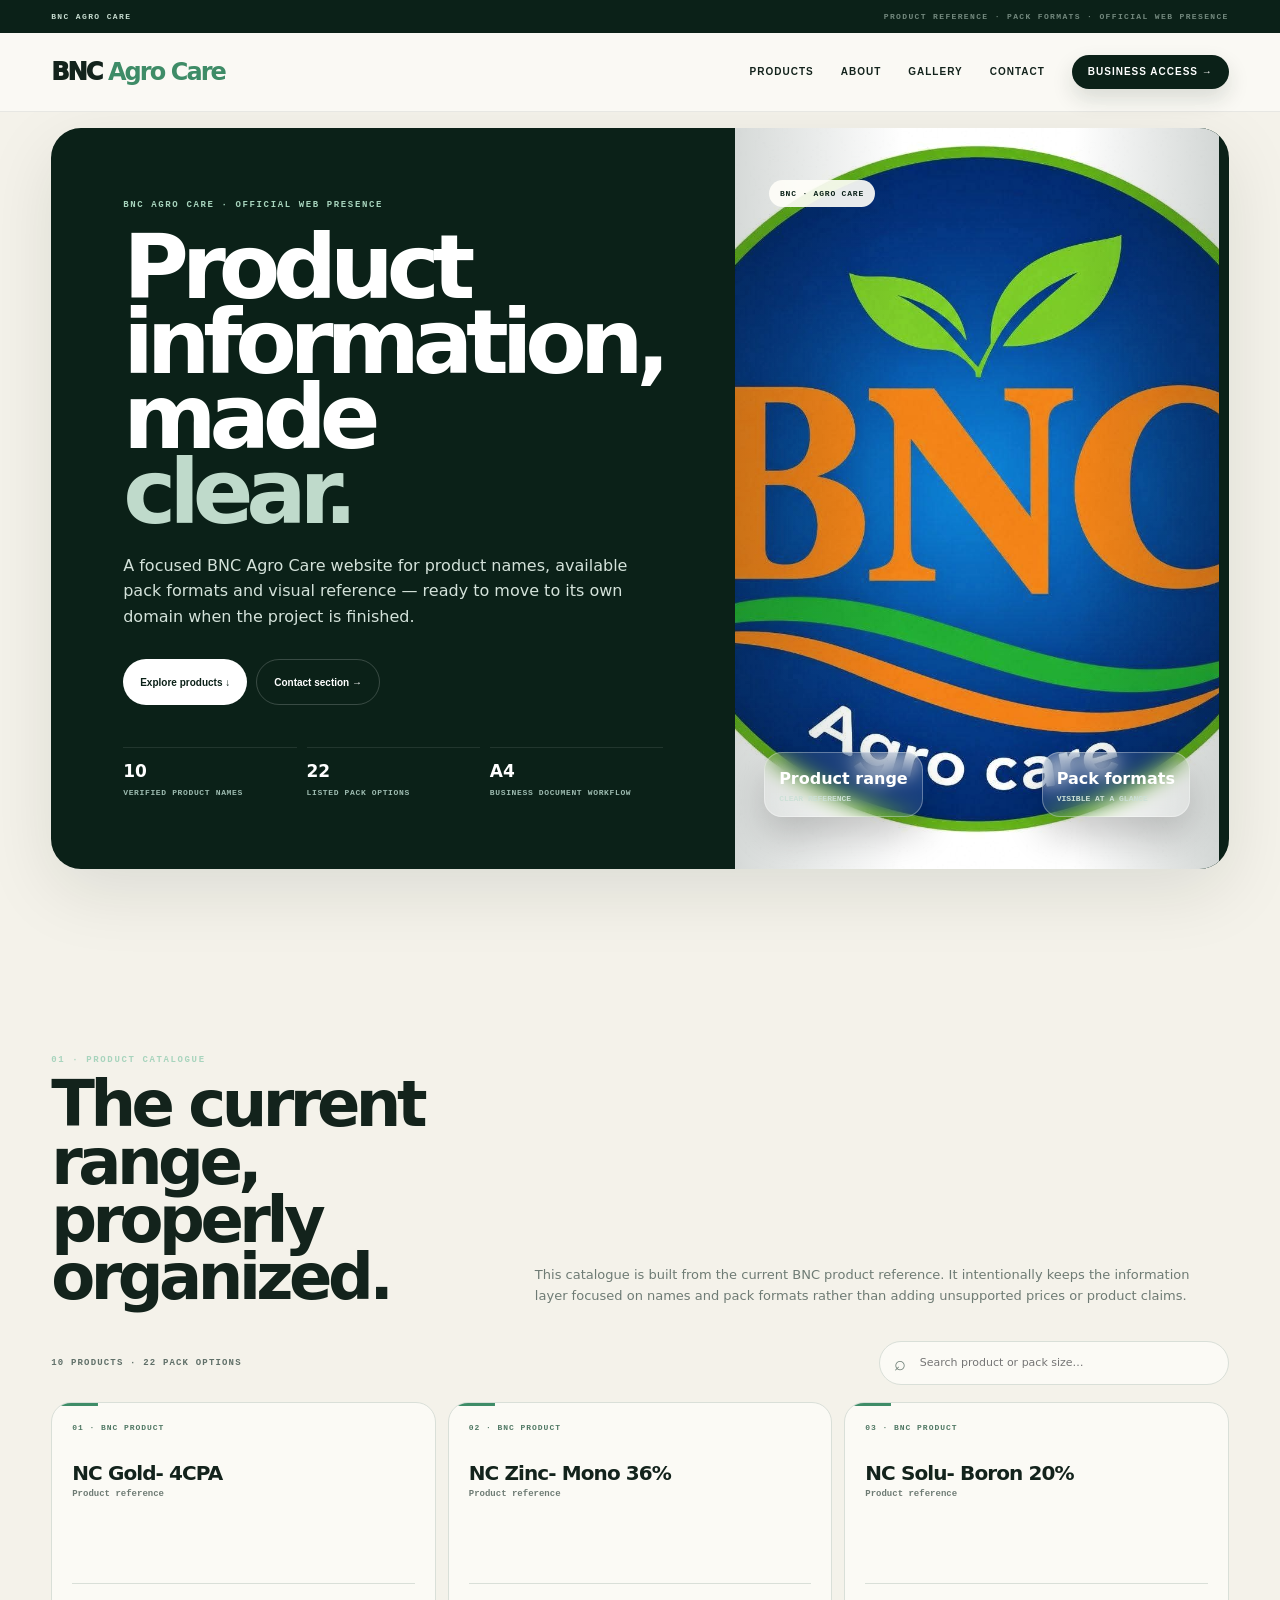
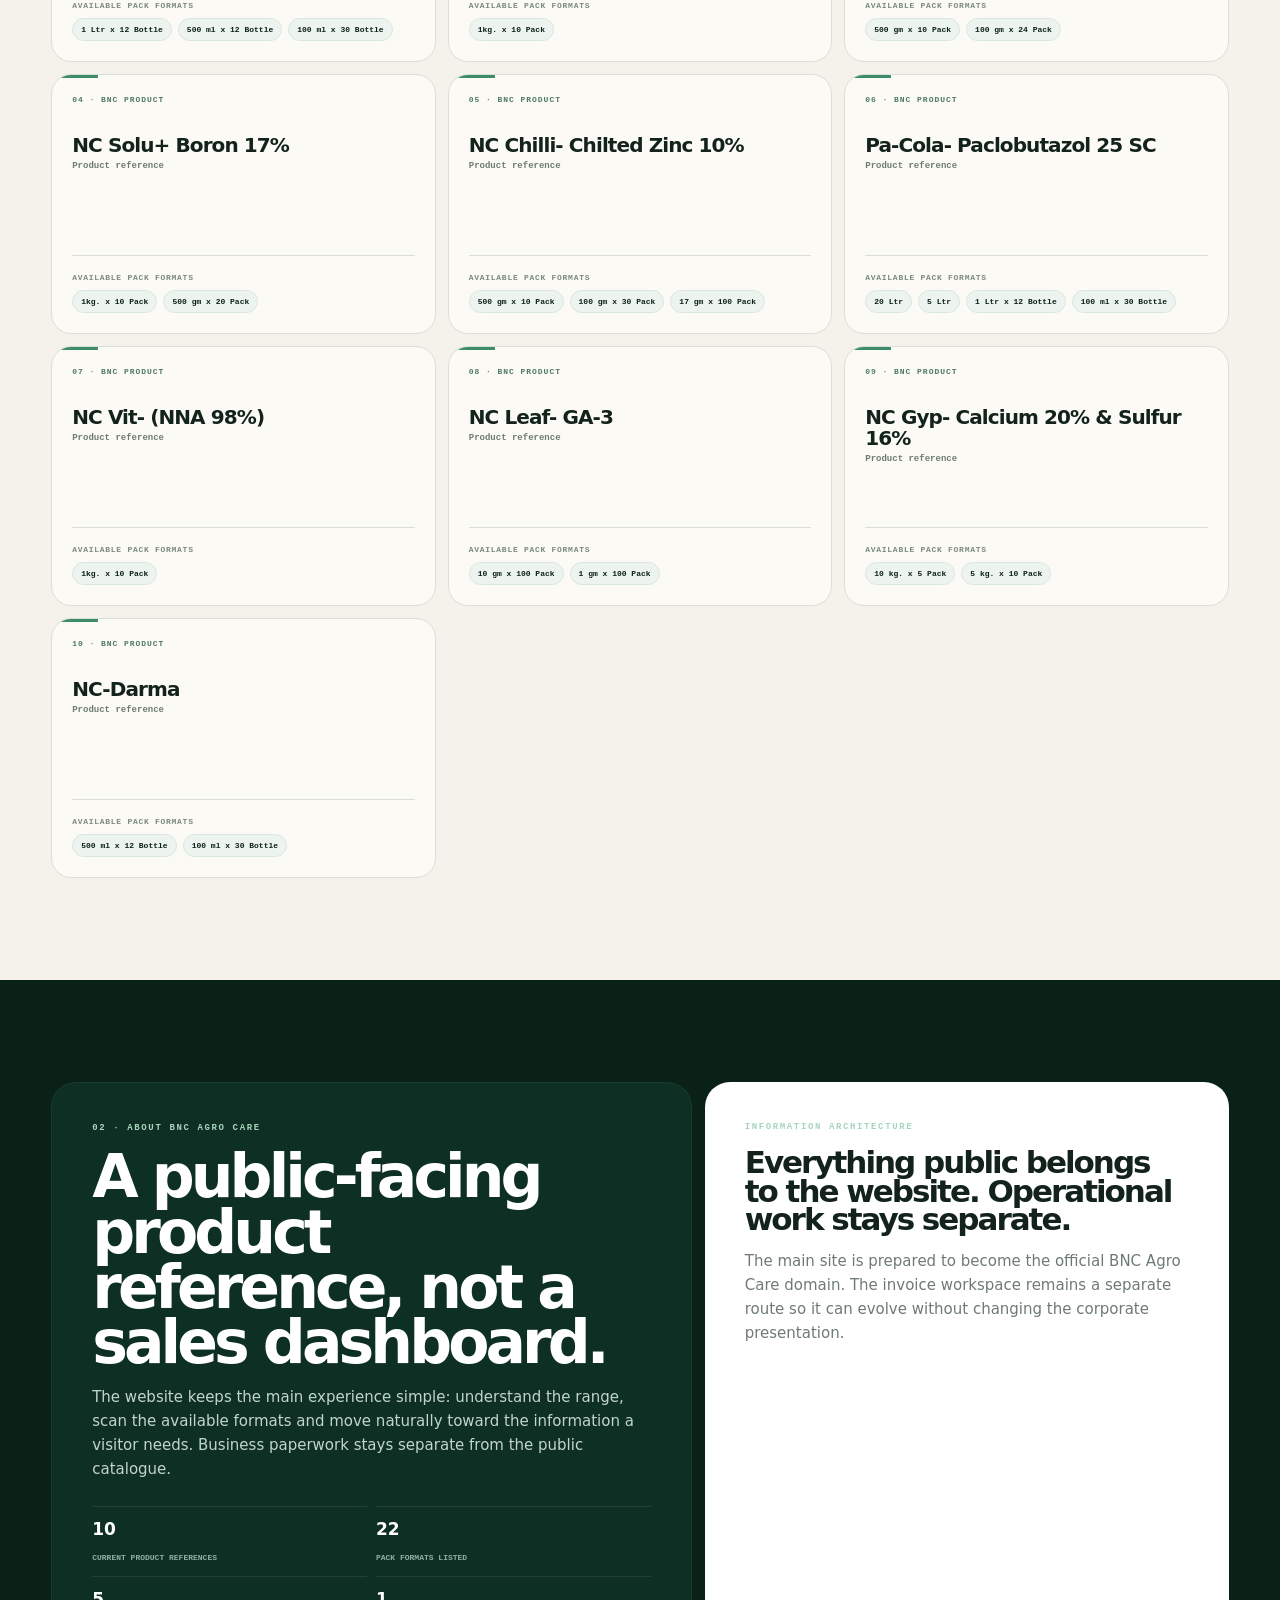
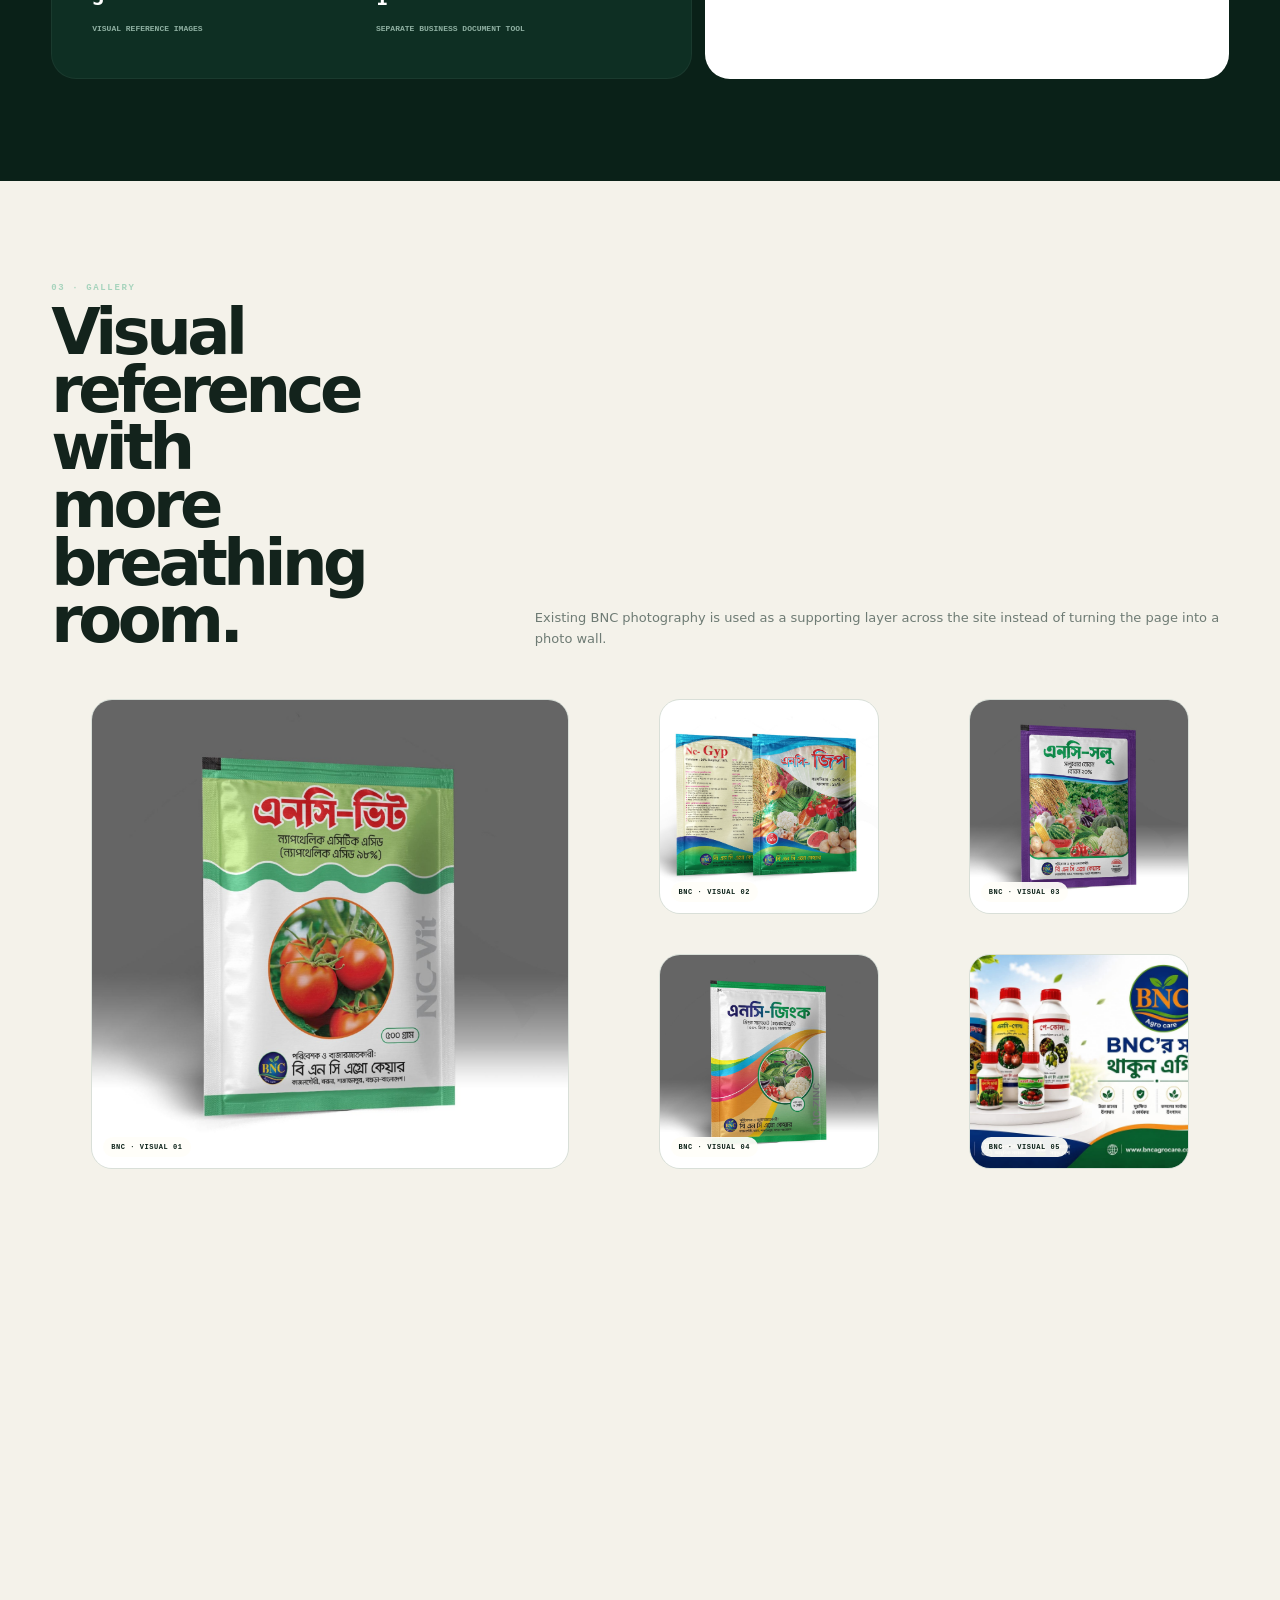
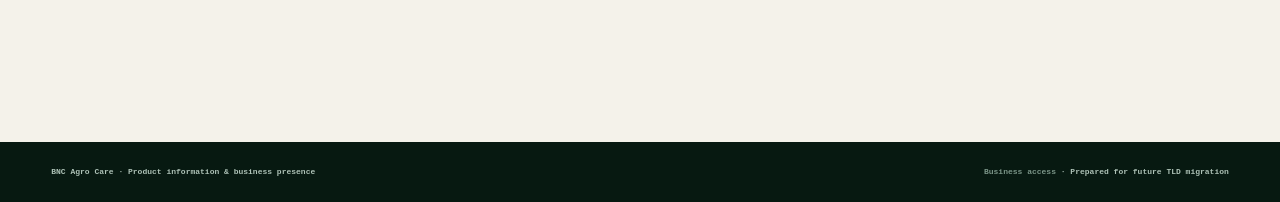
==== index.html @ 881aab8e "Sync BNC corporate website redesign" ====
<!doctype html>
<html lang="en">
<head>
<meta charset="utf-8">
<meta name="viewport" content="width=device-width,initial-scale=1,viewport-fit=cover">
<meta name="theme-color" content="#0b2118">
<meta name="description" content="BNC Agro Care — official product and pack-size reference.">
<title>BNC Agro Care</title>
<style>
:root{--forest:#0b2118;--forest2:#12372a;--leaf:#3e8c67;--mint:#bfdacb;--cream:#f4f2ea;--paper:#fbfaf5;--ink:#13231c;--muted:#6e7b74;--line:#d9dfd8;--white:#fff;--r:24px;--shadow:0 22px 70px rgba(11,33,24,.10)}
*{box-sizing:border-box}html{scroll-behavior:smooth}body{margin:0;background:var(--cream);color:var(--ink);font:15px/1.6 Inter,system-ui,-apple-system,BlinkMacSystemFont,"Segoe UI",sans-serif;overflow-x:hidden}a{color:inherit}button,input{font:inherit}::selection{background:var(--forest);color:#fff}
.wrap{width:min(1280px,92vw);margin:auto}
.progress{position:fixed;left:0;top:0;height:2px;width:0;background:var(--mint);z-index:9999}
.topline{background:var(--forest);color:#c8ddd1;font:800 8px/1 monospace;letter-spacing:.17em;text-transform:uppercase}.topline .wrap{min-height:33px;display:flex;align-items:center;justify-content:space-between;gap:15px}.topline span:last-child{opacity:.55}
.nav{position:sticky;top:0;z-index:100;background:rgba(251,250,245,.90);backdrop-filter:blur(18px);border-bottom:1px solid rgba(19,35,28,.08);transition:box-shadow .25s}.nav.scrolled{box-shadow:0 12px 32px rgba(11,33,24,.08)}.navin{min-height:78px;display:flex;align-items:center;justify-content:space-between;gap:30px}.brand{font-size:24px;font-weight:950;letter-spacing:-.08em;text-decoration:none}.brand b{color:var(--leaf)}.links{display:flex;align-items:center;gap:27px}.links a{text-decoration:none;font:900 10px/1 Inter,sans-serif;letter-spacing:.10em;text-transform:uppercase}.links a:not(.cta)::after{content:"";display:block;height:1px;background:var(--leaf);transform:scaleX(0);transform-origin:left;transition:transform .22s}.links a:not(.cta):hover::after{transform:scaleX(1)}.cta{background:var(--forest);color:#fff!important;border-radius:999px;padding:12px 16px;box-shadow:0 10px 22px rgba(11,33,24,.14);transition:transform .2s}.cta:hover{transform:translateY(-2px)}.menu{display:none;background:transparent;border:1px solid var(--line);color:var(--forest);border-radius:999px;padding:9px 12px;font:900 9px monospace}
.mobile{display:none}
.hero{padding:16px 0 84px}.heroBox{display:grid;grid-template-columns:1.02fr .98fr;min-height:635px;background:var(--forest);border-radius:30px;overflow:hidden;box-shadow:var(--shadow)}.heroCopy{padding:72px;display:flex;flex-direction:column;justify-content:center;color:#fff}.ey{font:900 9px/1.3 monospace;letter-spacing:.18em;color:#a7d4bd;text-transform:uppercase}.hero h1{font-size:clamp(55px,7vw,95px);line-height:.84;letter-spacing:-.08em;margin:18px 0 22px;max-width:760px}.hero h1 span{display:block;color:var(--mint)}.hero p{max-width:620px;margin:0;color:#d4e2da;font-size:16px}.heroActions{display:flex;flex-wrap:wrap;gap:9px;margin-top:30px}.btn{display:inline-flex;align-items:center;justify-content:center;min-height:46px;padding:0 17px;border-radius:999px;text-decoration:none;font:900 10px Inter,sans-serif;transition:transform .2s}.btn:hover{transform:translateY(-2px)}.btn.light{background:#fff;color:var(--forest)}.btn.outline{border:1px solid #ffffff30;color:#fff}.heroMeta{display:grid;grid-template-columns:repeat(3,1fr);gap:10px;margin-top:42px;max-width:630px}.meta{border-top:1px solid #ffffff18;padding-top:10px}.meta strong{display:block;font-size:17px}.meta small{display:block;margin-top:2px;color:#9dbbb0;font:800 8px monospace;text-transform:uppercase;letter-spacing:.08em}
.heroVisual{position:relative;min-height:635px;background:#163b2d;overflow:hidden}.heroVisual>img{position:absolute;inset:0;width:100%;height:100%;object-fit:cover;filter:saturate(.86) contrast(1.04);transform:scale(1.015);transition:transform 1s cubic-bezier(.2,.8,.2,1)}.heroBox:hover .heroVisual>img{transform:scale(1.055)}.heroVisual:after{content:"";position:absolute;inset:0;background:linear-gradient(90deg,#0b21182b,transparent 35%,transparent 70%,#0b21182e)}.stamp{position:absolute;z-index:3;left:7%;top:7%;padding:9px 11px;border-radius:999px;background:#fffef9e8;color:var(--forest);font:900 8px monospace;letter-spacing:.10em}.float{position:absolute;z-index:3;border:1px solid #ffffff50;background:#ffffff17;backdrop-filter:blur(10px);color:#fff;border-radius:18px;padding:13px 14px;box-shadow:0 18px 38px #0003}.float.one{left:6%;bottom:7%}.float.two{right:6%;bottom:7%}.float b{display:block;font-size:16px}.float span{display:block;margin-top:2px;color:#cce0d6;font:800 8px monospace;text-transform:uppercase}
.section{padding:102px 0}.sectionHead{display:grid;grid-template-columns:.78fr 1.22fr;gap:40px;align-items:end;margin-bottom:34px}.sectionHead h2{margin:10px 0 0;font-size:clamp(40px,5vw,66px);line-height:.9;letter-spacing:-.07em}.sectionHead p{margin:0;color:var(--muted);font-size:13px;max-width:690px}
.controls{display:flex;justify-content:space-between;align-items:center;gap:15px;margin-bottom:17px}.count{font:900 9px monospace;color:#607069;letter-spacing:.13em;text-transform:uppercase}.search{position:relative;width:min(350px,100%)}.search input{width:100%;height:44px;border:1px solid var(--line);background:var(--paper);border-radius:999px;outline:0;padding:0 15px 0 40px;color:var(--ink);font-size:11px}.search:before{content:"⌕";position:absolute;left:15px;top:6px;font-size:20px;color:#708078}.search input:focus{border-color:#92b6a2;box-shadow:0 0 0 4px #3e8c6710}
.products{display:grid;grid-template-columns:repeat(3,1fr);gap:12px}.product{background:var(--paper);border:1px solid var(--line);border-radius:20px;padding:20px;min-height:260px;position:relative;overflow:hidden;display:flex;flex-direction:column;transition:transform .22s,box-shadow .22s,border-color .22s}.product:before{content:"";position:absolute;left:0;top:0;width:100%;height:3px;background:var(--leaf);transform:scaleX(.12);transform-origin:left;transition:transform .22s}.product:hover{transform:translateY(-5px);border-color:#c8d3ca;box-shadow:0 18px 42px rgba(11,33,24,.08)}.product:hover:before{transform:scaleX(1)}.code{font:900 8px monospace;letter-spacing:.12em;color:#507864}.product h3{margin:31px 0 5px;font-size:20px;line-height:1.06;letter-spacing:-.045em}.product small{color:var(--muted);font:700 9px monospace}.packLabel{margin-top:auto;border-top:1px solid var(--line);padding-top:17px;color:#7b8880;font:900 8px monospace;letter-spacing:.09em;text-transform:uppercase}.packs{display:flex;flex-wrap:wrap;gap:6px;margin-top:8px}.pack{background:#edf3ee;border:1px solid #dae7de;color:var(--forest);border-radius:999px;padding:6px 8px;font:800 8px monospace}
.noResults{display:none;padding:26px;border:1px dashed #c5d1c9;color:var(--muted);border-radius:18px;background:#faf9f4;font-size:12px}
.aboutBand{background:#0a2118;color:#fff}.aboutGrid{display:grid;grid-template-columns:1.1fr .9fr;gap:13px}.aboutMain,.aboutSide{border-radius:25px;padding:40px}.aboutMain{background:#0e2f23;border:1px solid #ffffff0d}.aboutSide{background:#fff;color:var(--ink)}.aboutMain h2,.aboutSide h3{margin:15px 0 13px;font-size:clamp(38px,5vw,60px);line-height:.92;letter-spacing:-.065em}.aboutSide h3{font-size:31px}.aboutMain p{color:#c2d5cc;max-width:680px}.aboutSide p{color:var(--muted)}.facts{display:grid;grid-template-columns:repeat(2,1fr);gap:9px;margin-top:25px}.fact{border-top:1px solid #ffffff15;padding-top:9px}.fact b{display:block;font-size:17px}.fact span{font:800 8px monospace;color:#8fb0a2;text-transform:uppercase}
.gallery{padding-top:85px}.galleryGrid{display:grid;grid-template-columns:1.3fr .7fr .7fr;grid-template-rows:245px 245px;gap:10px}.shot{overflow:hidden;border:1px solid var(--line);border-radius:21px;background:#dfe7e1;position:relative}.shot.big{grid-row:1 / span 2}.shot img{display:block;width:100%;height:100%;object-fit:cover;filter:saturate(.9);transition:transform .9s cubic-bezier(.2,.8,.2,1)}.shot:hover img{transform:scale(1.055)}.shot span{position:absolute;left:11px;bottom:11px;padding:6px 8px;border-radius:999px;background:#fffef9ef;color:var(--forest);font:900 7px monospace;letter-spacing:.08em}
.contact{padding-top:92px}.contactBox{background:#fff;border:1px solid var(--line);border-radius:26px;padding:38px;display:grid;grid-template-columns:1.1fr .9fr;gap:25px}.contactBox h2{margin:11px 0 11px;font-size:clamp(38px,5vw,59px);line-height:.92;letter-spacing:-.07em}.contactBox p{margin:0;color:var(--muted);max-width:680px;font-size:13px}.contactAside{display:flex;flex-direction:column;justify-content:end;align-items:flex-start;gap:10px;padding-left:20px;border-left:1px solid var(--line)}.contactAside span{color:#708078;font:800 9px monospace}.contactAside a{font:950 13px monospace;color:var(--forest);text-decoration:none}
.footer{background:#071911;color:#aec2b7;padding:24px 0;font:800 8px/1.5 monospace}.foot{display:flex;justify-content:space-between;gap:20px}.business{color:#7c9689;text-decoration:none}
.reveal{opacity:0;transform:translateY(15px);transition:opacity .7s ease,transform .7s cubic-bezier(.2,.8,.2,1)}.reveal.visible{opacity:1;transform:none}
@media(max-width:980px){.links{display:none}.menu{display:block}.mobile.open{display:grid;gap:4px;padding:9px 0 13px}.mobile a{padding:10px 12px;text-decoration:none;font:900 10px Inter,sans-serif;text-transform:uppercase}.mobile .cta{border-radius:13px}.heroBox,.sectionHead,.aboutGrid,.contactBox{grid-template-columns:1fr}.heroCopy{padding:58px 32px}.heroVisual{min-height:480px}.products{grid-template-columns:repeat(2,1fr)}.contactAside{border-left:0;border-top:1px solid var(--line);padding:19px 0 0}.galleryGrid{grid-template-columns:1fr 1fr;grid-template-rows:300px 210px 210px}.shot.big{grid-column:1/span 2;grid-row:auto}}
@media(max-width:620px){.wrap{width:92vw}.navin{min-height:69px}.hero{padding-top:9px}.heroBox{border-radius:24px}.hero h1{font-size:clamp(48px,14vw,74px)}.hero p{font-size:14px}.heroMeta{grid-template-columns:1fr}.heroVisual{min-height:410px}.float{padding:10px 11px}.float b{font-size:14px}.section{padding:78px 0}.sectionHead h2{font-size:clamp(38px,11vw,53px)}.controls{display:block}.search{width:100%;margin-top:10px}.products{grid-template-columns:1fr}.product{min-height:240px}.aboutMain,.aboutSide,.contactBox{padding:29px}.facts{grid-template-columns:1fr}.galleryGrid{grid-template-columns:1fr 1fr;grid-template-rows:240px 170px 170px;gap:8px}.shot.big{grid-column:1/span 2}.foot{display:block}.foot span+span{display:block;margin-top:7px}}
@media(prefers-reduced-motion:reduce){*{animation-duration:.01ms!important;transition:none!important;scroll-behavior:auto!important}.reveal{opacity:1;transform:none}}
</style>
</head>
<body>
<div class="progress" id="progress"></div>
<div class="topline"><div class="wrap"><span>BNC AGRO CARE</span><span>PRODUCT REFERENCE · PACK FORMATS · OFFICIAL WEB PRESENCE</span></div></div>

<header class="nav" id="nav">
  <div class="wrap navin">
    <a class="brand" href="./">BNC <b>Agro Care</b></a>
    <nav class="links">
      <a href="#products">Products</a>
      <a href="#about">About</a>
      <a href="#gallery">Gallery</a>
      <a href="#contact">Contact</a>
      <a class="cta" href="./invoice/">Business access →</a>
    </nav>
    <button class="menu" id="menu" type="button" aria-expanded="false">Menu</button>
  </div>
  <nav class="wrap mobile" id="mobile">
    <a href="#products">Products</a><a href="#about">About</a><a href="#gallery">Gallery</a><a href="#contact">Contact</a><a class="cta" href="./invoice/">Business access →</a>
  </nav>
</header>

<main>
<section class="hero">
  <div class="wrap">
    <div class="heroBox reveal">
      <div class="heroCopy">
        <div class="ey">BNC AGRO CARE · OFFICIAL WEB PRESENCE</div>
        <h1>Product information, made <span>clear.</span></h1>
        <p>A focused BNC Agro Care website for product names, available pack formats and visual reference — ready to move to its own domain when the project is finished.</p>
        <div class="heroActions">
          <a class="btn light" href="#products">Explore products ↓</a>
          <a class="btn outline" href="#contact">Contact section →</a>
        </div>
        <div class="heroMeta">
          <div class="meta"><strong>10</strong><small>verified product names</small></div>
          <div class="meta"><strong>22</strong><small>listed pack options</small></div>
          <div class="meta"><strong>A4</strong><small>business document workflow</small></div>
        </div>
      </div>
      <div class="heroVisual">
        <img src="./FB_IMG_1789811599210.jpg" alt="BNC Agro Care" fetchpriority="high">
        <div class="stamp">BNC · AGRO CARE</div>
        <div class="float one"><b>Product range</b><span>Clear reference</span></div>
        <div class="float two"><b>Pack formats</b><span>Visible at a glance</span></div>
      </div>
    </div>
  </div>
</section>

<section class="section" id="products">
  <div class="wrap">
    <div class="sectionHead reveal">
      <div><div class="ey">01 · Product catalogue</div><h2>The current range,<br>properly organized.</h2></div>
      <p>This catalogue is built from the current BNC product reference. It intentionally keeps the information layer focused on names and pack formats rather than adding unsupported prices or product claims.</p>
    </div>
    <div class="controls reveal"><div class="count" id="count">10 PRODUCTS · 22 PACK OPTIONS</div><label class="search"><input id="search" type="search" placeholder="Search product or pack size…" autocomplete="off"></label></div>
    <div class="products" id="productsGrid"></div>
    <div class="noResults" id="noResults">No product or pack format matches that search.</div>
  </div>
</section>

<section class="section aboutBand" id="about">
  <div class="wrap">
    <div class="aboutGrid">
      <article class="aboutMain reveal">
        <div class="ey">02 · About BNC Agro Care</div>
        <h2>A public-facing product reference, not a sales dashboard.</h2>
        <p>The website keeps the main experience simple: understand the range, scan the available formats and move naturally toward the information a visitor needs. Business paperwork stays separate from the public catalogue.</p>
        <div class="facts">
          <div class="fact"><b>10</b><span>current product references</span></div>
          <div class="fact"><b>22</b><span>pack formats listed</span></div>
          <div class="fact"><b>5</b><span>visual reference images</span></div>
          <div class="fact"><b>1</b><span>separate business document tool</span></div>
        </div>
      </article>
      <article class="aboutSide reveal">
        <div class="ey">Information architecture</div>
        <h3>Everything public belongs to the website. Operational work stays separate.</h3>
        <p>The main site is prepared to become the official BNC Agro Care domain. The invoice workspace remains a separate route so it can evolve without changing the corporate presentation.</p>
      </article>
    </div>
  </div>
</section>

<section class="section" id="gallery">
  <div class="wrap">
    <div class="sectionHead reveal">
      <div><div class="ey">03 · Gallery</div><h2>Visual reference with<br>more breathing room.</h2></div>
      <p>Existing BNC photography is used as a supporting layer across the site instead of turning the page into a photo wall.</p>
    </div>
    <div class="galleryGrid reveal">
      <figure class="shot big"><img src="./IMG-20260713-WA0001.jpg" alt="BNC Agro Care visual reference" loading="lazy"><span>BNC · VISUAL 01</span></figure>
      <figure class="shot"><img src="./IMG-20260713-WA0003.jpg" alt="BNC Agro Care visual reference" loading="lazy"><span>BNC · VISUAL 02</span></figure>
      <figure class="shot"><img src="./IMG-20260713-WA0000.jpg" alt="BNC Agro Care visual reference" loading="lazy"><span>BNC · VISUAL 03</span></figure>
      <figure class="shot"><img src="./IMG-20260713-WA0002.jpg" alt="BNC Agro Care visual reference" loading="lazy"><span>BNC · VISUAL 04</span></figure>
      <figure class="shot"><img src="./FB_IMG_1789811611633.jpg" alt="BNC Agro Care visual reference" loading="lazy"><span>BNC · VISUAL 05</span></figure>
    </div>
  </div>
</section>

<section class="section contact" id="contact">
  <div class="wrap">
    <div class="contactBox reveal">
      <div>
        <div class="ey">04 · Contact</div>
        <h2>Ready for the official domain.</h2>
        <p>This project is structured so the public page can move from the current project path to BNC Agro Care's final domain without redesigning the information architecture.</p>
      </div>
      <div class="contactAside">
        <span>BUSINESS WORKSPACE</span>
        <a href="./invoice/">Open the private invoice workflow →</a>
        <span style="margin-top:14px">DOMAIN READY</span>
        <span>Public content is kept separate from the internal document tool.</span>
      </div>
    </div>
  </div>
</section>
</main>

<footer class="footer">
  <div class="wrap foot">
    <span>BNC Agro Care · Product information &amp; business presence</span>
    <span><a class="business" href="./invoice/">Business access</a> · Prepared for future TLD migration</span>
  </div>
</footer>

<script>
const PRODUCTS=[
["01","NC Gold- 4CPA",["1 Ltr x 12 Bottle","500 ml x 12 Bottle","100 ml x 30 Bottle"]],
["02","NC Zinc- Mono 36%",["1kg. x 10 Pack"]],
["03","NC Solu- Boron 20%",["500 gm x 10 Pack","100 gm x 24 Pack"]],
["04","NC Solu+ Boron 17%",["1kg. x 10 Pack","500 gm x 20 Pack"]],
["05","NC Chilli- Chilted Zinc 10%",["500 gm x 10 Pack","100 gm x 30 Pack","17 gm x 100 Pack"]],
["06","Pa-Cola- Paclobutazol 25 SC",["20 Ltr","5 Ltr","1 Ltr x 12 Bottle","100 ml x 30 Bottle"]],
["07","NC Vit- (NNA 98%)",["1kg. x 10 Pack"]],
["08","NC Leaf- GA-3",["10 gm x 100 Pack","1 gm x 100 Pack"]],
["09","NC Gyp- Calcium 20% & Sulfur 16%",["10 kg. x 5 Pack","5 kg. x 10 Pack"]],
["10","NC-Darma",["500 ml x 12 Bottle","100 ml x 30 Bottle"]]
];
const grid=document.getElementById("productsGrid"),search=document.getElementById("search"),count=document.getElementById("count"),empty=document.getElementById("noResults");
function render(q=""){const x=q.trim().toLowerCase();const list=PRODUCTS.filter(p=>(p[1]+" "+p[2].join(" ")).toLowerCase().includes(x));grid.innerHTML=list.map(p=>'<article class="product"><div class="code">'+p[0]+' · BNC PRODUCT</div><h3>'+p[1]+'</h3><small>Product reference</small><div class="packLabel">Available pack formats</div><div class="packs">'+p[2].map(v=>'<span class="pack">'+v+'</span>').join("")+'</div></article>').join("");empty.style.display=list.length?"none":"block";count.textContent=list.length+" PRODUCT"+(list.length===1?"":"S")+" · "+list.reduce((n,p)=>n+p[2].length,0)+" PACK OPTIONS"}
render();search.addEventListener("input",e=>render(e.target.value));
const nav=document.getElementById("nav"),progress=document.getElementById("progress");function scrollUi(){const max=document.documentElement.scrollHeight-innerHeight;progress.style.width=(max>0?scrollY/max*100:0)+"%";nav.classList.toggle("scrolled",scrollY>6)}scrollUi();addEventListener("scroll",scrollUi,{passive:true});
const menu=document.getElementById("menu"),mobile=document.getElementById("mobile");menu.addEventListener("click",()=>{const open=mobile.classList.toggle("open");menu.setAttribute("aria-expanded",String(open));menu.textContent=open?"Close":"Menu"});mobile.querySelectorAll("a").forEach(a=>a.addEventListener("click",()=>{mobile.classList.remove("open");menu.setAttribute("aria-expanded","false");menu.textContent="Menu"}));
const io="IntersectionObserver"in window?new IntersectionObserver(es=>es.forEach(e=>{if(e.isIntersecting){e.target.classList.add("visible");io.unobserve(e.target)}}),{rootMargin:"0px 0px -50px",threshold:.08}):null;document.querySelectorAll(".reveal").forEach(e=>io?io.observe(e):e.classList.add("visible"));
</script>
</body>
</html>
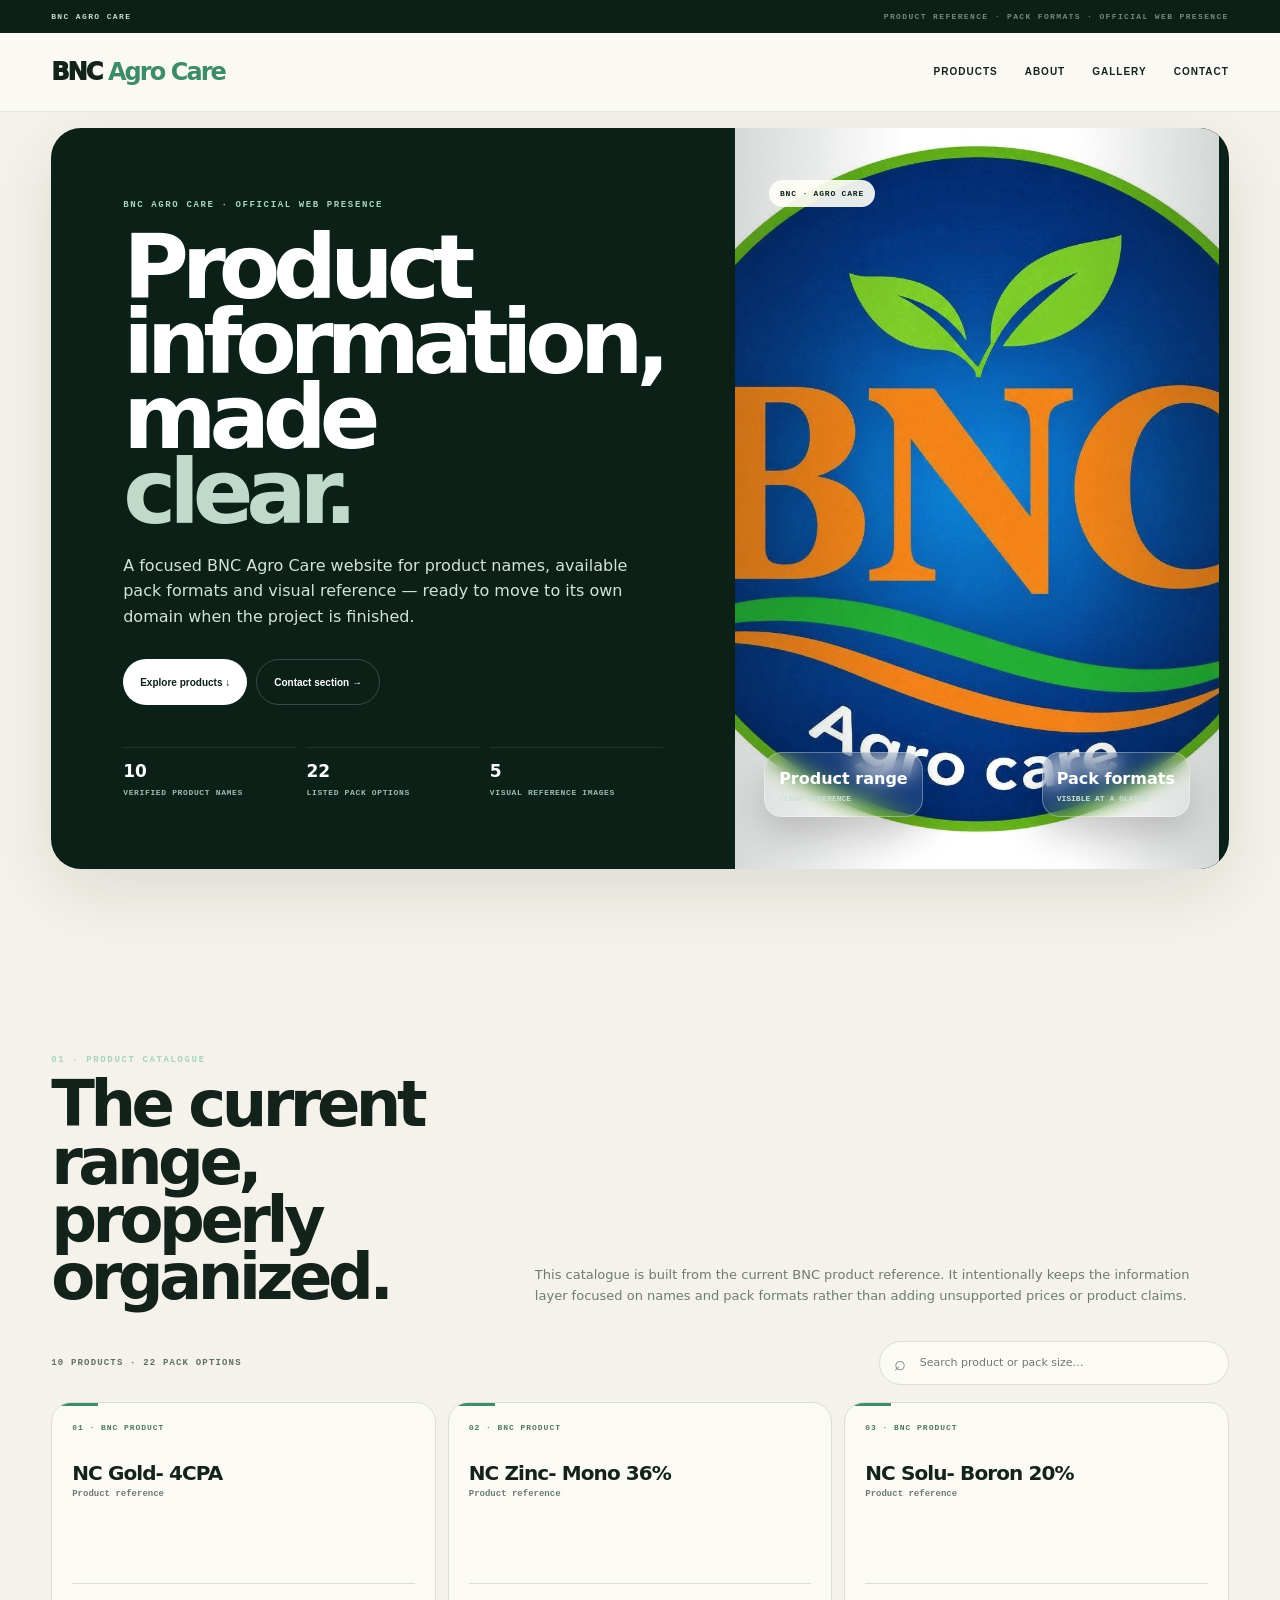
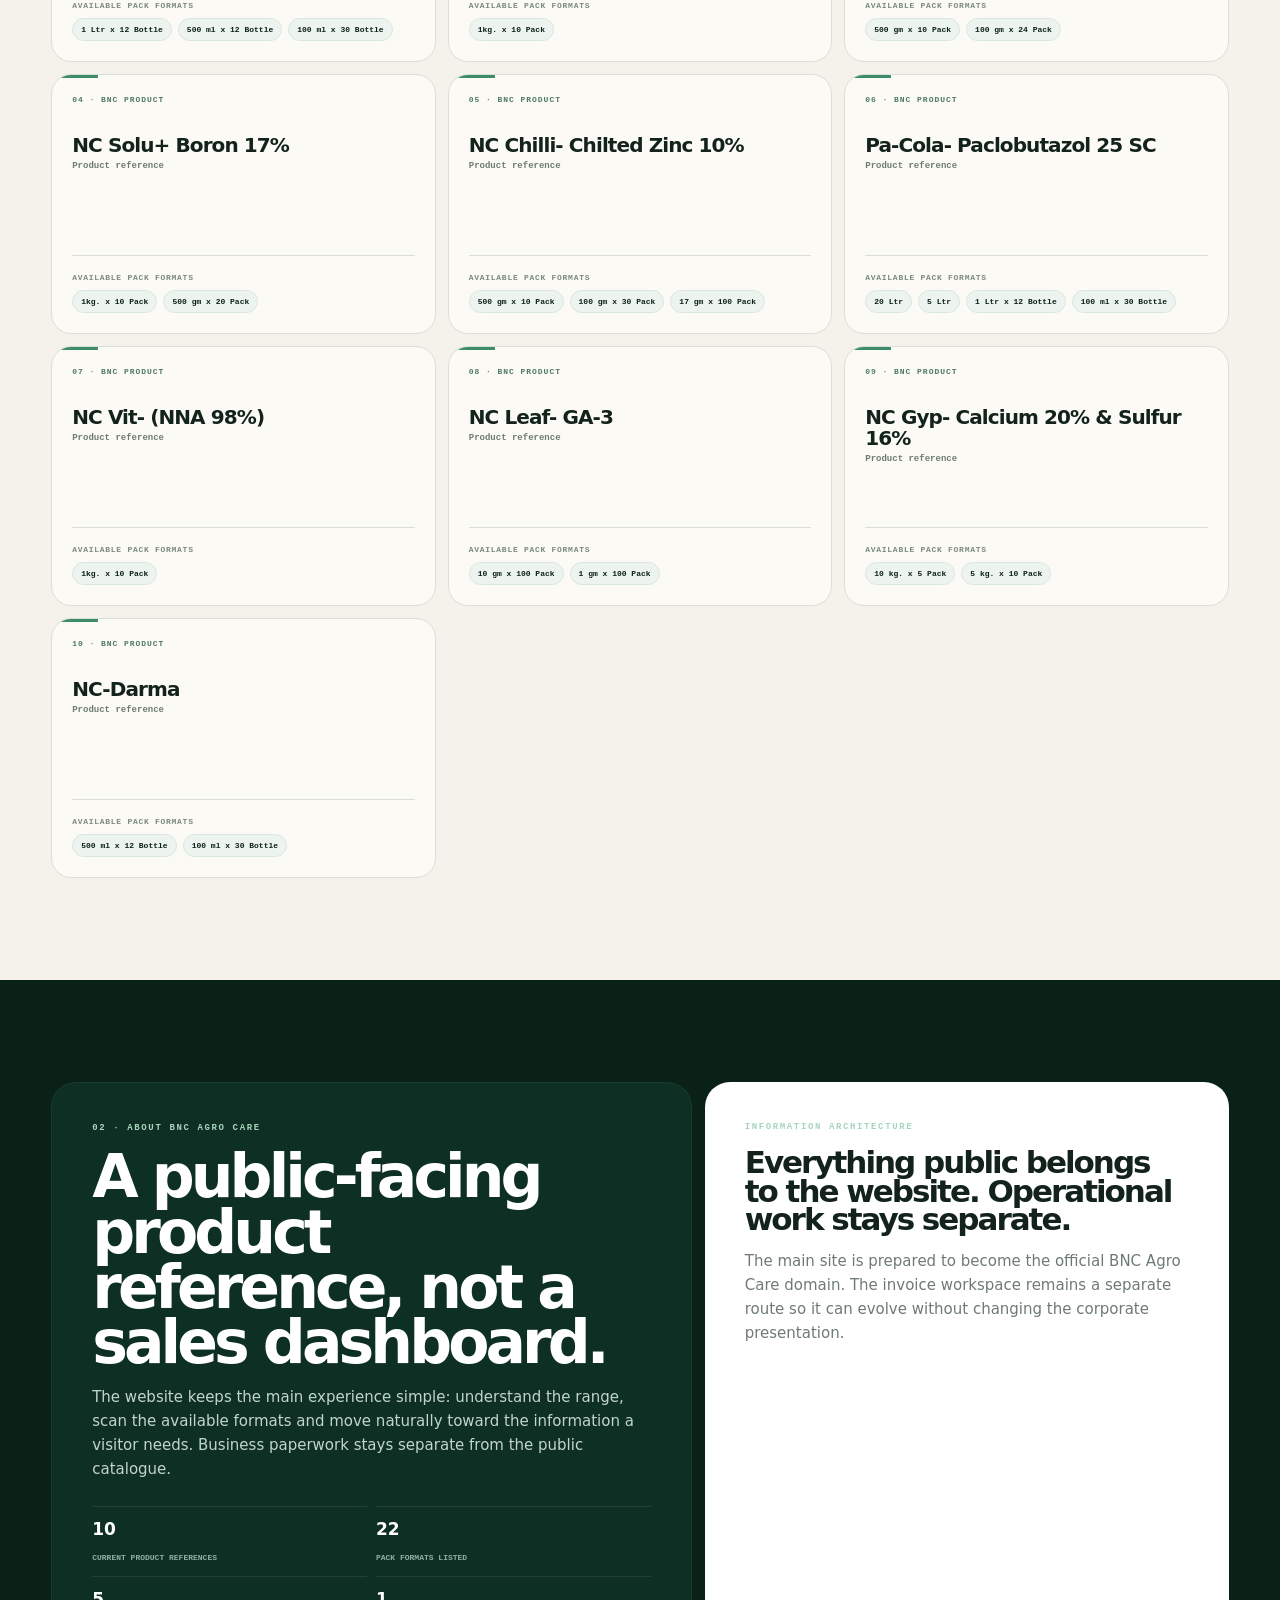
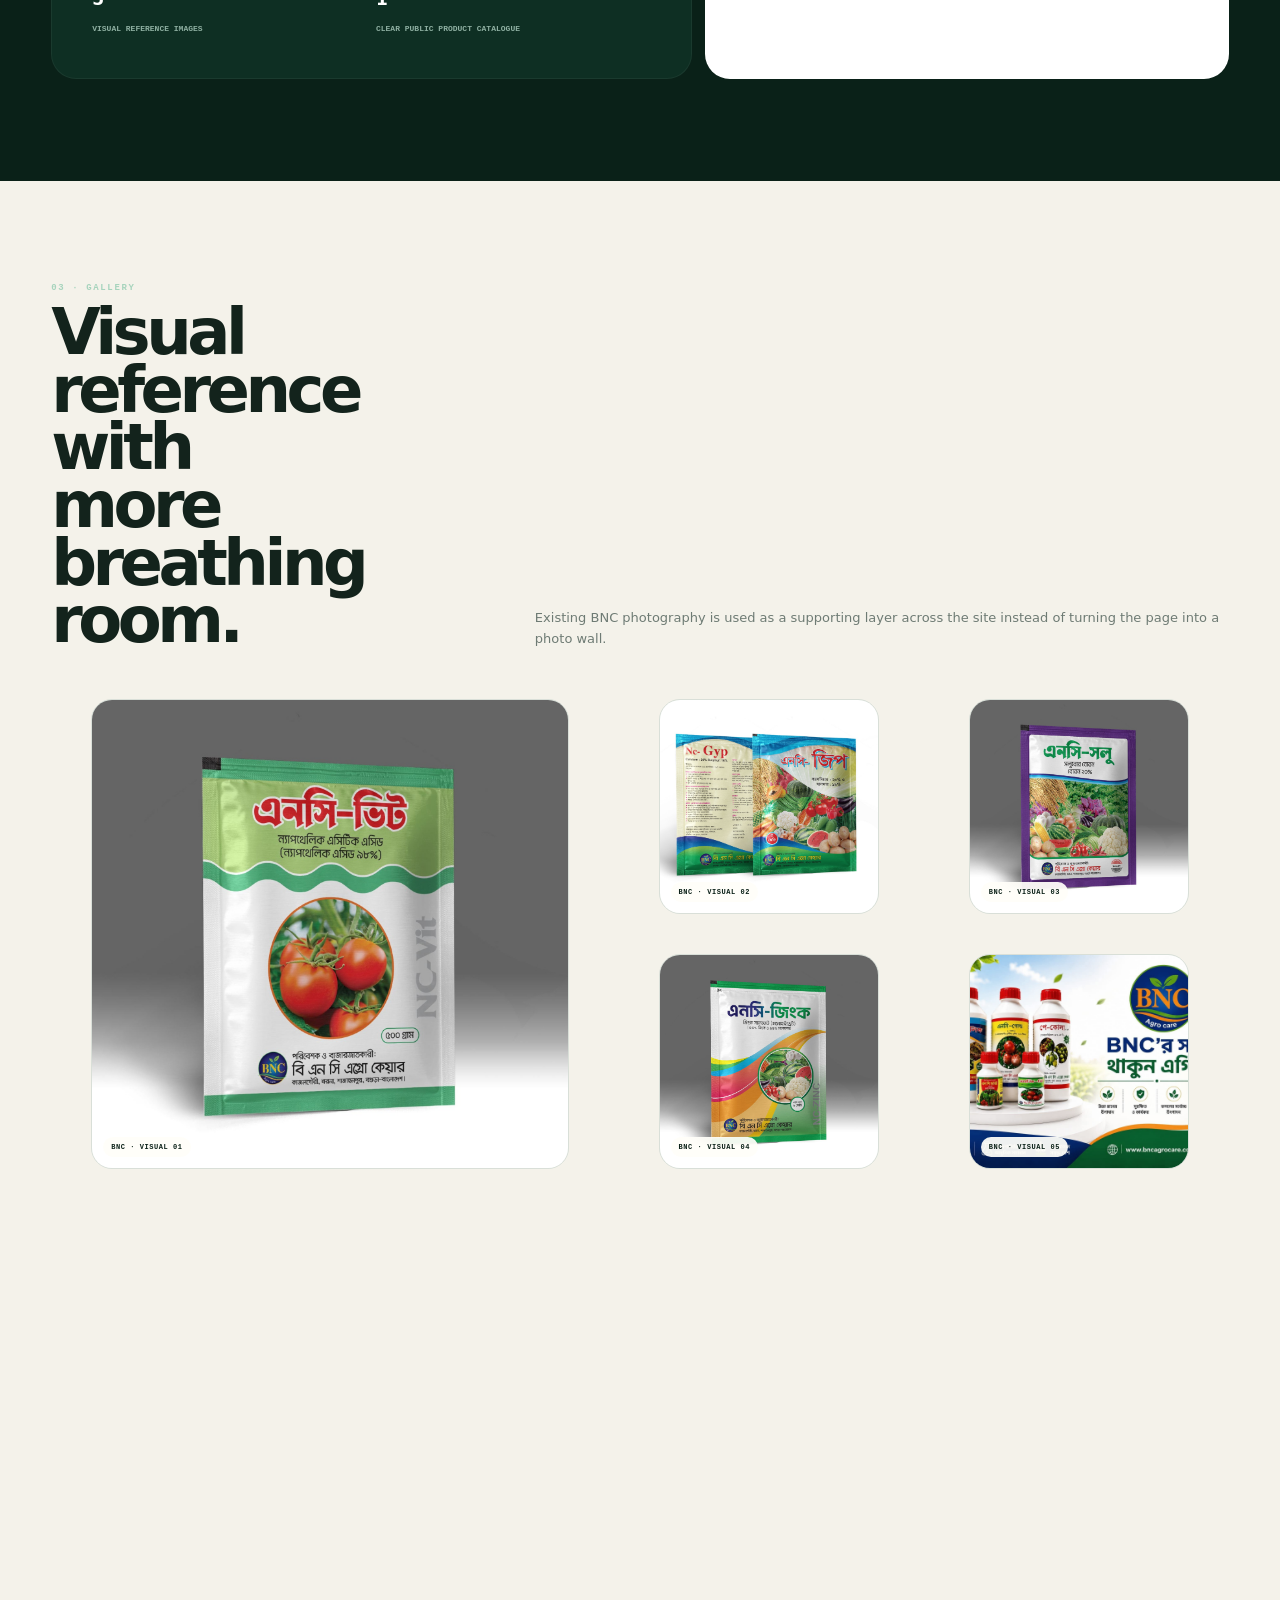
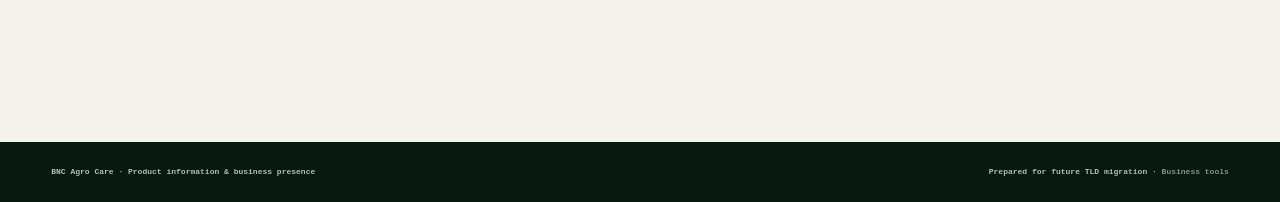
==== commit e6774e07: "Sync BNC official corporate website refinement" ====
--- a/index.html
+++ b/index.html
@@ -42,12 +42,11 @@
       <a href="#about">About</a>
       <a href="#gallery">Gallery</a>
       <a href="#contact">Contact</a>
-      <a class="cta" href="./invoice/">Business access →</a>
     </nav>
     <button class="menu" id="menu" type="button" aria-expanded="false">Menu</button>
   </div>
   <nav class="wrap mobile" id="mobile">
-    <a href="#products">Products</a><a href="#about">About</a><a href="#gallery">Gallery</a><a href="#contact">Contact</a><a class="cta" href="./invoice/">Business access →</a>
+    <a href="#products">Products</a><a href="#about">About</a><a href="#gallery">Gallery</a><a href="#contact">Contact</a>
   </nav>
 </header>
 
@@ -66,7 +65,7 @@
         <div class="heroMeta">
           <div class="meta"><strong>10</strong><small>verified product names</small></div>
           <div class="meta"><strong>22</strong><small>listed pack options</small></div>
-          <div class="meta"><strong>A4</strong><small>business document workflow</small></div>
+          <div class="meta"><strong>5</strong><small>visual reference images</small></div>
         </div>
       </div>
       <div class="heroVisual">
@@ -102,7 +101,7 @@
           <div class="fact"><b>10</b><span>current product references</span></div>
           <div class="fact"><b>22</b><span>pack formats listed</span></div>
           <div class="fact"><b>5</b><span>visual reference images</span></div>
-          <div class="fact"><b>1</b><span>separate business document tool</span></div>
+          <div class="fact"><b>1</b><span>clear public product catalogue</span></div>
         </div>
       </article>
       <article class="aboutSide reveal">
@@ -139,10 +138,12 @@
         <p>This project is structured so the public page can move from the current project path to BNC Agro Care's final domain without redesigning the information architecture.</p>
       </div>
       <div class="contactAside">
-        <span>BUSINESS WORKSPACE</span>
-        <a href="./invoice/">Open the private invoice workflow →</a>
-        <span style="margin-top:14px">DOMAIN READY</span>
-        <span>Public content is kept separate from the internal document tool.</span>
+        <span>REPRESENTATIVE</span>
+        <a href="tel:+8801718306103">Md Rezaul Karim</a>
+        <span>Officer BNC Agro Care · Area Manager</span>
+        <a href="tel:+8801718306103">01718-306103</a>
+        <span style="margin-top:14px">OFFICIAL WEB PRESENCE</span>
+        <span>The public site is structured for migration to the final BNC domain.</span>
       </div>
     </div>
   </div>
@@ -152,7 +153,7 @@
 <footer class="footer">
   <div class="wrap foot">
     <span>BNC Agro Care · Product information &amp; business presence</span>
-    <span><a class="business" href="./invoice/">Business access</a> · Prepared for future TLD migration</span>
+    <span>Prepared for future TLD migration · <a class="business" href="./invoice/">Business tools</a></span>
   </div>
 </footer>
 
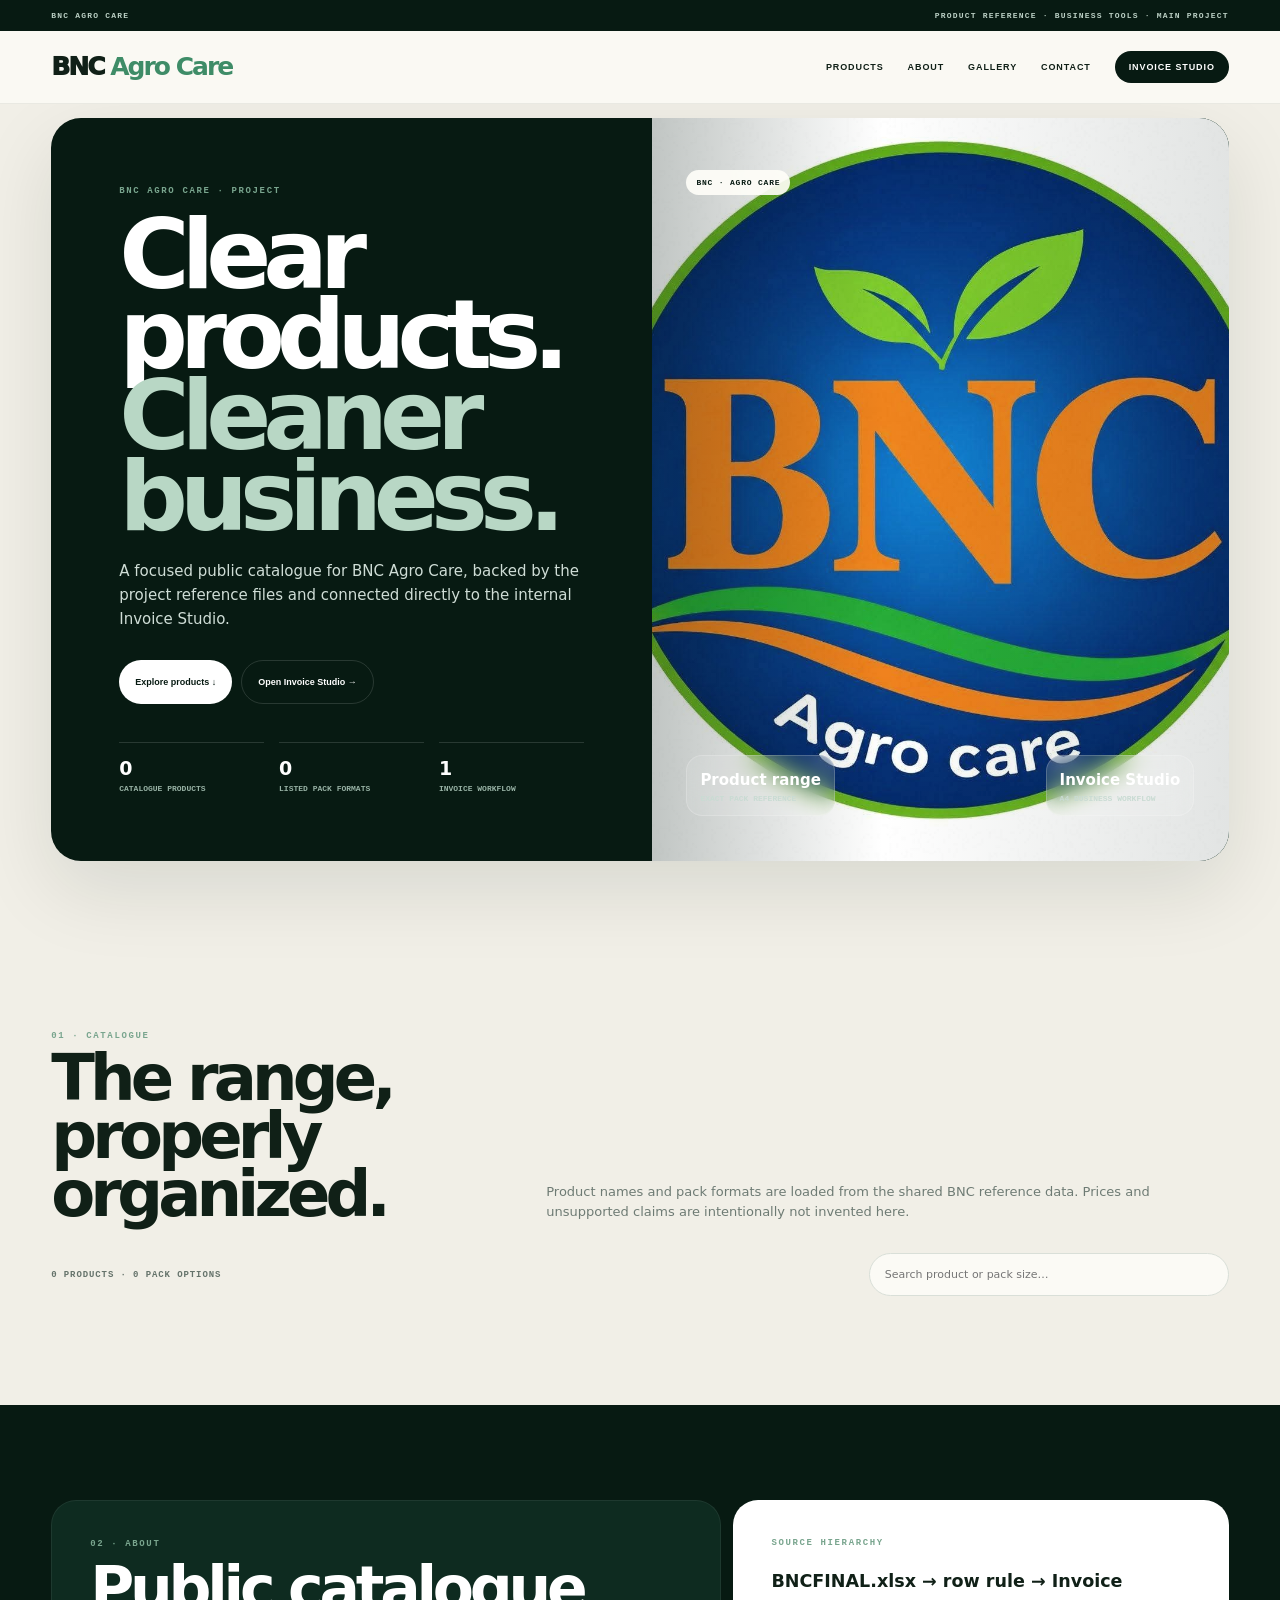
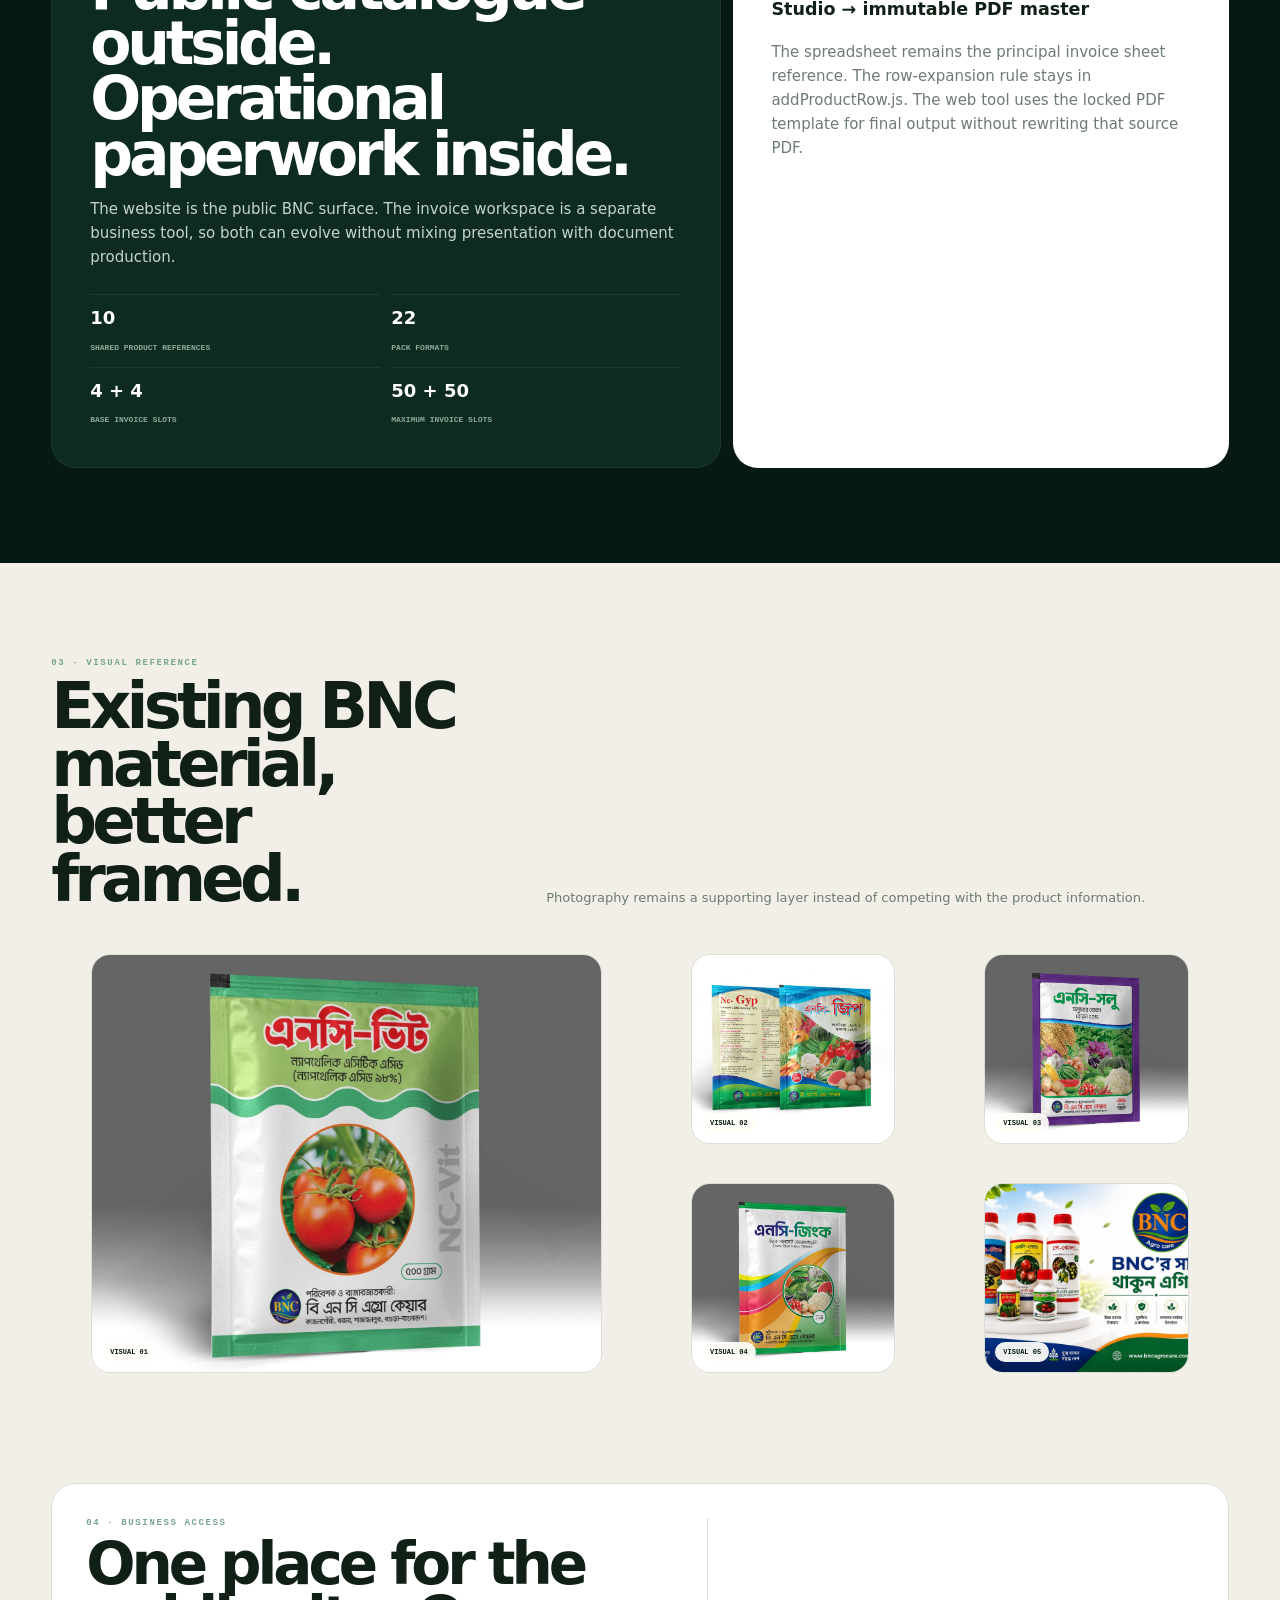
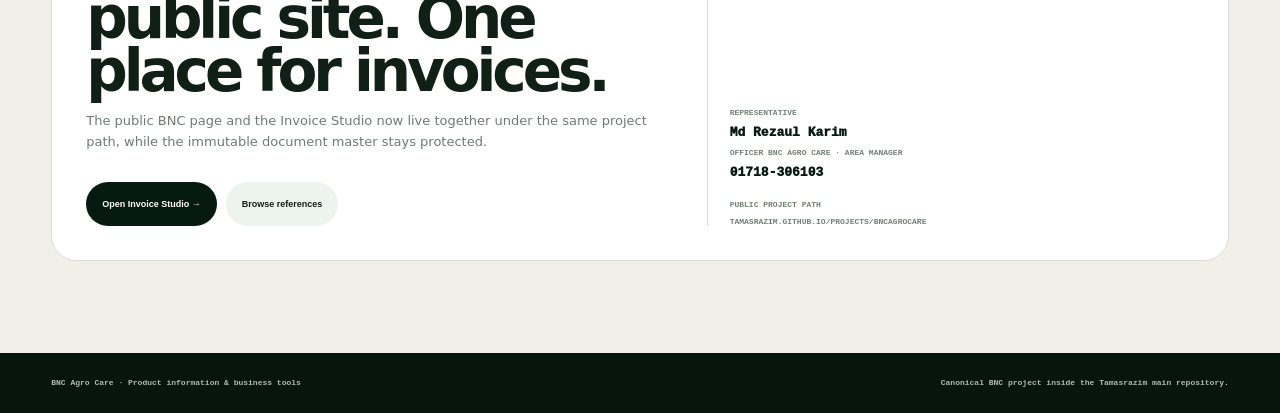
==== commit 6af038d9: "Sync BNC canonical project" ====
--- a/index.html
+++ b/index.html
@@ -3,179 +3,31 @@
 <head>
 <meta charset="utf-8">
 <meta name="viewport" content="width=device-width,initial-scale=1,viewport-fit=cover">
-<meta name="theme-color" content="#0b2118">
-<meta name="description" content="BNC Agro Care — official product and pack-size reference.">
+<meta name="theme-color" content="#071a12">
+<meta name="description" content="BNC Agro Care — product catalogue, pack-size reference and business tools.">
 <title>BNC Agro Care</title>
 <style>
-:root{--forest:#0b2118;--forest2:#12372a;--leaf:#3e8c67;--mint:#bfdacb;--cream:#f4f2ea;--paper:#fbfaf5;--ink:#13231c;--muted:#6e7b74;--line:#d9dfd8;--white:#fff;--r:24px;--shadow:0 22px 70px rgba(11,33,24,.10)}
-*{box-sizing:border-box}html{scroll-behavior:smooth}body{margin:0;background:var(--cream);color:var(--ink);font:15px/1.6 Inter,system-ui,-apple-system,BlinkMacSystemFont,"Segoe UI",sans-serif;overflow-x:hidden}a{color:inherit}button,input{font:inherit}::selection{background:var(--forest);color:#fff}
-.wrap{width:min(1280px,92vw);margin:auto}
-.progress{position:fixed;left:0;top:0;height:2px;width:0;background:var(--mint);z-index:9999}
-.topline{background:var(--forest);color:#c8ddd1;font:800 8px/1 monospace;letter-spacing:.17em;text-transform:uppercase}.topline .wrap{min-height:33px;display:flex;align-items:center;justify-content:space-between;gap:15px}.topline span:last-child{opacity:.55}
-.nav{position:sticky;top:0;z-index:100;background:rgba(251,250,245,.90);backdrop-filter:blur(18px);border-bottom:1px solid rgba(19,35,28,.08);transition:box-shadow .25s}.nav.scrolled{box-shadow:0 12px 32px rgba(11,33,24,.08)}.navin{min-height:78px;display:flex;align-items:center;justify-content:space-between;gap:30px}.brand{font-size:24px;font-weight:950;letter-spacing:-.08em;text-decoration:none}.brand b{color:var(--leaf)}.links{display:flex;align-items:center;gap:27px}.links a{text-decoration:none;font:900 10px/1 Inter,sans-serif;letter-spacing:.10em;text-transform:uppercase}.links a:not(.cta)::after{content:"";display:block;height:1px;background:var(--leaf);transform:scaleX(0);transform-origin:left;transition:transform .22s}.links a:not(.cta):hover::after{transform:scaleX(1)}.cta{background:var(--forest);color:#fff!important;border-radius:999px;padding:12px 16px;box-shadow:0 10px 22px rgba(11,33,24,.14);transition:transform .2s}.cta:hover{transform:translateY(-2px)}.menu{display:none;background:transparent;border:1px solid var(--line);color:var(--forest);border-radius:999px;padding:9px 12px;font:900 9px monospace}
-.mobile{display:none}
-.hero{padding:16px 0 84px}.heroBox{display:grid;grid-template-columns:1.02fr .98fr;min-height:635px;background:var(--forest);border-radius:30px;overflow:hidden;box-shadow:var(--shadow)}.heroCopy{padding:72px;display:flex;flex-direction:column;justify-content:center;color:#fff}.ey{font:900 9px/1.3 monospace;letter-spacing:.18em;color:#a7d4bd;text-transform:uppercase}.hero h1{font-size:clamp(55px,7vw,95px);line-height:.84;letter-spacing:-.08em;margin:18px 0 22px;max-width:760px}.hero h1 span{display:block;color:var(--mint)}.hero p{max-width:620px;margin:0;color:#d4e2da;font-size:16px}.heroActions{display:flex;flex-wrap:wrap;gap:9px;margin-top:30px}.btn{display:inline-flex;align-items:center;justify-content:center;min-height:46px;padding:0 17px;border-radius:999px;text-decoration:none;font:900 10px Inter,sans-serif;transition:transform .2s}.btn:hover{transform:translateY(-2px)}.btn.light{background:#fff;color:var(--forest)}.btn.outline{border:1px solid #ffffff30;color:#fff}.heroMeta{display:grid;grid-template-columns:repeat(3,1fr);gap:10px;margin-top:42px;max-width:630px}.meta{border-top:1px solid #ffffff18;padding-top:10px}.meta strong{display:block;font-size:17px}.meta small{display:block;margin-top:2px;color:#9dbbb0;font:800 8px monospace;text-transform:uppercase;letter-spacing:.08em}
-.heroVisual{position:relative;min-height:635px;background:#163b2d;overflow:hidden}.heroVisual>img{position:absolute;inset:0;width:100%;height:100%;object-fit:cover;filter:saturate(.86) contrast(1.04);transform:scale(1.015);transition:transform 1s cubic-bezier(.2,.8,.2,1)}.heroBox:hover .heroVisual>img{transform:scale(1.055)}.heroVisual:after{content:"";position:absolute;inset:0;background:linear-gradient(90deg,#0b21182b,transparent 35%,transparent 70%,#0b21182e)}.stamp{position:absolute;z-index:3;left:7%;top:7%;padding:9px 11px;border-radius:999px;background:#fffef9e8;color:var(--forest);font:900 8px monospace;letter-spacing:.10em}.float{position:absolute;z-index:3;border:1px solid #ffffff50;background:#ffffff17;backdrop-filter:blur(10px);color:#fff;border-radius:18px;padding:13px 14px;box-shadow:0 18px 38px #0003}.float.one{left:6%;bottom:7%}.float.two{right:6%;bottom:7%}.float b{display:block;font-size:16px}.float span{display:block;margin-top:2px;color:#cce0d6;font:800 8px monospace;text-transform:uppercase}
-.section{padding:102px 0}.sectionHead{display:grid;grid-template-columns:.78fr 1.22fr;gap:40px;align-items:end;margin-bottom:34px}.sectionHead h2{margin:10px 0 0;font-size:clamp(40px,5vw,66px);line-height:.9;letter-spacing:-.07em}.sectionHead p{margin:0;color:var(--muted);font-size:13px;max-width:690px}
-.controls{display:flex;justify-content:space-between;align-items:center;gap:15px;margin-bottom:17px}.count{font:900 9px monospace;color:#607069;letter-spacing:.13em;text-transform:uppercase}.search{position:relative;width:min(350px,100%)}.search input{width:100%;height:44px;border:1px solid var(--line);background:var(--paper);border-radius:999px;outline:0;padding:0 15px 0 40px;color:var(--ink);font-size:11px}.search:before{content:"⌕";position:absolute;left:15px;top:6px;font-size:20px;color:#708078}.search input:focus{border-color:#92b6a2;box-shadow:0 0 0 4px #3e8c6710}
-.products{display:grid;grid-template-columns:repeat(3,1fr);gap:12px}.product{background:var(--paper);border:1px solid var(--line);border-radius:20px;padding:20px;min-height:260px;position:relative;overflow:hidden;display:flex;flex-direction:column;transition:transform .22s,box-shadow .22s,border-color .22s}.product:before{content:"";position:absolute;left:0;top:0;width:100%;height:3px;background:var(--leaf);transform:scaleX(.12);transform-origin:left;transition:transform .22s}.product:hover{transform:translateY(-5px);border-color:#c8d3ca;box-shadow:0 18px 42px rgba(11,33,24,.08)}.product:hover:before{transform:scaleX(1)}.code{font:900 8px monospace;letter-spacing:.12em;color:#507864}.product h3{margin:31px 0 5px;font-size:20px;line-height:1.06;letter-spacing:-.045em}.product small{color:var(--muted);font:700 9px monospace}.packLabel{margin-top:auto;border-top:1px solid var(--line);padding-top:17px;color:#7b8880;font:900 8px monospace;letter-spacing:.09em;text-transform:uppercase}.packs{display:flex;flex-wrap:wrap;gap:6px;margin-top:8px}.pack{background:#edf3ee;border:1px solid #dae7de;color:var(--forest);border-radius:999px;padding:6px 8px;font:800 8px monospace}
-.noResults{display:none;padding:26px;border:1px dashed #c5d1c9;color:var(--muted);border-radius:18px;background:#faf9f4;font-size:12px}
-.aboutBand{background:#0a2118;color:#fff}.aboutGrid{display:grid;grid-template-columns:1.1fr .9fr;gap:13px}.aboutMain,.aboutSide{border-radius:25px;padding:40px}.aboutMain{background:#0e2f23;border:1px solid #ffffff0d}.aboutSide{background:#fff;color:var(--ink)}.aboutMain h2,.aboutSide h3{margin:15px 0 13px;font-size:clamp(38px,5vw,60px);line-height:.92;letter-spacing:-.065em}.aboutSide h3{font-size:31px}.aboutMain p{color:#c2d5cc;max-width:680px}.aboutSide p{color:var(--muted)}.facts{display:grid;grid-template-columns:repeat(2,1fr);gap:9px;margin-top:25px}.fact{border-top:1px solid #ffffff15;padding-top:9px}.fact b{display:block;font-size:17px}.fact span{font:800 8px monospace;color:#8fb0a2;text-transform:uppercase}
-.gallery{padding-top:85px}.galleryGrid{display:grid;grid-template-columns:1.3fr .7fr .7fr;grid-template-rows:245px 245px;gap:10px}.shot{overflow:hidden;border:1px solid var(--line);border-radius:21px;background:#dfe7e1;position:relative}.shot.big{grid-row:1 / span 2}.shot img{display:block;width:100%;height:100%;object-fit:cover;filter:saturate(.9);transition:transform .9s cubic-bezier(.2,.8,.2,1)}.shot:hover img{transform:scale(1.055)}.shot span{position:absolute;left:11px;bottom:11px;padding:6px 8px;border-radius:999px;background:#fffef9ef;color:var(--forest);font:900 7px monospace;letter-spacing:.08em}
-.contact{padding-top:92px}.contactBox{background:#fff;border:1px solid var(--line);border-radius:26px;padding:38px;display:grid;grid-template-columns:1.1fr .9fr;gap:25px}.contactBox h2{margin:11px 0 11px;font-size:clamp(38px,5vw,59px);line-height:.92;letter-spacing:-.07em}.contactBox p{margin:0;color:var(--muted);max-width:680px;font-size:13px}.contactAside{display:flex;flex-direction:column;justify-content:end;align-items:flex-start;gap:10px;padding-left:20px;border-left:1px solid var(--line)}.contactAside span{color:#708078;font:800 9px monospace}.contactAside a{font:950 13px monospace;color:var(--forest);text-decoration:none}
-.footer{background:#071911;color:#aec2b7;padding:24px 0;font:800 8px/1.5 monospace}.foot{display:flex;justify-content:space-between;gap:20px}.business{color:#7c9689;text-decoration:none}
-.reveal{opacity:0;transform:translateY(15px);transition:opacity .7s ease,transform .7s cubic-bezier(.2,.8,.2,1)}.reveal.visible{opacity:1;transform:none}
-@media(max-width:980px){.links{display:none}.menu{display:block}.mobile.open{display:grid;gap:4px;padding:9px 0 13px}.mobile a{padding:10px 12px;text-decoration:none;font:900 10px Inter,sans-serif;text-transform:uppercase}.mobile .cta{border-radius:13px}.heroBox,.sectionHead,.aboutGrid,.contactBox{grid-template-columns:1fr}.heroCopy{padding:58px 32px}.heroVisual{min-height:480px}.products{grid-template-columns:repeat(2,1fr)}.contactAside{border-left:0;border-top:1px solid var(--line);padding:19px 0 0}.galleryGrid{grid-template-columns:1fr 1fr;grid-template-rows:300px 210px 210px}.shot.big{grid-column:1/span 2;grid-row:auto}}
-@media(max-width:620px){.wrap{width:92vw}.navin{min-height:69px}.hero{padding-top:9px}.heroBox{border-radius:24px}.hero h1{font-size:clamp(48px,14vw,74px)}.hero p{font-size:14px}.heroMeta{grid-template-columns:1fr}.heroVisual{min-height:410px}.float{padding:10px 11px}.float b{font-size:14px}.section{padding:78px 0}.sectionHead h2{font-size:clamp(38px,11vw,53px)}.controls{display:block}.search{width:100%;margin-top:10px}.products{grid-template-columns:1fr}.product{min-height:240px}.aboutMain,.aboutSide,.contactBox{padding:29px}.facts{grid-template-columns:1fr}.galleryGrid{grid-template-columns:1fr 1fr;grid-template-rows:240px 170px 170px;gap:8px}.shot.big{grid-column:1/span 2}.foot{display:block}.foot span+span{display:block;margin-top:7px}}
-@media(prefers-reduced-motion:reduce){*{animation-duration:.01ms!important;transition:none!important;scroll-behavior:auto!important}.reveal{opacity:1;transform:none}}
+:root{--ink:#102017;--deep:#071a12;--deep2:#0e2b20;--mint:#b8d7c5;--leaf:#3e8c67;--paper:#fbfaf5;--cream:#f1efe7;--muted:#6e7b74;--line:#d9dfd8}
+*{box-sizing:border-box}html{scroll-behavior:smooth}body{margin:0;background:var(--cream);color:var(--ink);font:15px/1.6 Inter,system-ui,-apple-system,BlinkMacSystemFont,"Segoe UI",sans-serif}a{color:inherit}button,input{font:inherit}::selection{background:var(--deep);color:#fff}.wrap{width:min(1280px,92vw);margin:auto}.ey{font:900 9px/1.2 ui-monospace,SFMono-Regular,Consolas,monospace;letter-spacing:.18em;text-transform:uppercase;color:#79a58e}.top{background:var(--deep);color:#bcd0c5;font:800 8px/1 ui-monospace,SFMono-Regular,Consolas,monospace;letter-spacing:.15em;text-transform:uppercase}.top .wrap{min-height:31px;display:flex;align-items:center;justify-content:space-between}.nav{position:sticky;top:0;z-index:10;background:#fbfaf5e8;backdrop-filter:blur(16px);border-bottom:1px solid #10201712}.navin{min-height:72px;display:flex;align-items:center;justify-content:space-between;gap:25px}.brand{text-decoration:none;font-size:25px;font-weight:950;letter-spacing:-.08em}.brand b{color:var(--leaf)}.links{display:flex;gap:24px;align-items:center}.links a{text-decoration:none;font:900 9px Inter,sans-serif;letter-spacing:.1em;text-transform:uppercase}.links .tool{background:var(--deep);color:#fff;border-radius:999px;padding:11px 14px}.menu{display:none;border:1px solid var(--line);background:transparent;border-radius:999px;padding:8px 12px;font:900 9px ui-monospace,SFMono-Regular,Consolas,monospace}.mobile{display:none}.hero{padding:14px 0 75px}.heroBox{display:grid;grid-template-columns:1.02fr .98fr;min-height:620px;border-radius:30px;overflow:hidden;background:var(--deep);box-shadow:0 28px 80px #071a121c}.heroCopy{padding:68px;color:#fff;display:flex;flex-direction:column;justify-content:center}.hero h1{font-size:clamp(54px,7.5vw,98px);line-height:.84;letter-spacing:-.085em;margin:18px 0 22px}.hero h1 span{color:var(--mint)}.hero p{max-width:620px;color:#cfddd6;margin:0;font-size:15px}.actions{display:flex;gap:9px;flex-wrap:wrap;margin-top:29px}.btn{display:inline-flex;align-items:center;justify-content:center;min-height:44px;padding:0 16px;border-radius:999px;text-decoration:none;font:900 9px Inter,sans-serif}.btn.primary{background:#fff;color:var(--deep)}.btn.ghost{border:1px solid #fff2;color:#fff}.stats{display:grid;grid-template-columns:repeat(3,1fr);gap:15px;margin-top:38px;max-width:620px}.stat{border-top:1px solid #fff2;padding-top:10px}.stat b{display:block;font-size:19px}.stat span{display:block;color:#98b2a5;font:800 8px ui-monospace,SFMono-Regular,Consolas,monospace;text-transform:uppercase}.heroVisual{position:relative;min-height:620px;overflow:hidden;background:#163b2d}.heroVisual img{position:absolute;inset:0;width:100%;height:100%;object-fit:cover;filter:saturate(.83) contrast(1.03);transition:transform .8s ease}.heroBox:hover .heroVisual img{transform:scale(1.045)}.heroVisual:after{content:"";position:absolute;inset:0;background:linear-gradient(90deg,#071a1240,transparent 40%,#071a121e)}.tag,.float{position:absolute;z-index:2}.tag{top:7%;left:6%;background:#fffef9e8;color:var(--deep);padding:8px 10px;border-radius:999px;font:900 8px ui-monospace,SFMono-Regular,Consolas,monospace;letter-spacing:.1em}.float{bottom:6%;padding:12px 13px;border:1px solid #ffffff30;background:#ffffff18;backdrop-filter:blur(12px);border-radius:16px;color:#fff}.float b{display:block;font-size:15px}.float span{display:block;margin-top:2px;color:#c9dbd3;font:800 8px ui-monospace,SFMono-Regular,Consolas,monospace;text-transform:uppercase}.float.one{left:6%}.float.two{right:6%}.section{padding:95px 0}.head{display:grid;grid-template-columns:.8fr 1.2fr;gap:40px;align-items:end;margin-bottom:30px}.head h2{font-size:clamp(40px,5vw,68px);line-height:.9;letter-spacing:-.075em;margin:9px 0 0}.head p{margin:0;color:var(--muted);font-size:13px;max-width:680px}.controls{display:flex;justify-content:space-between;align-items:center;gap:15px;margin-bottom:14px}.count{font:900 9px ui-monospace,SFMono-Regular,Consolas,monospace;color:#65736b;letter-spacing:.1em;text-transform:uppercase}.search{width:min(360px,100%)}.search input{width:100%;height:43px;border:1px solid var(--line);background:var(--paper);border-radius:999px;padding:0 15px;outline:0;color:var(--ink);font-size:11px}.products{display:grid;grid-template-columns:repeat(3,1fr);gap:11px}.product{background:var(--paper);border:1px solid var(--line);border-radius:20px;padding:19px;min-height:250px;display:flex;flex-direction:column;position:relative;overflow:hidden;transition:transform .2s,box-shadow .2s}.product:before{content:"";height:3px;width:100%;background:var(--leaf);position:absolute;left:0;top:0;transform:scaleX(.12);transform-origin:left;transition:transform .25s}.product:hover{transform:translateY(-4px);box-shadow:0 17px 42px #071a1210}.product:hover:before{transform:scaleX(1)}.code{font:900 8px ui-monospace,SFMono-Regular,Consolas,monospace;color:#4c8066;letter-spacing:.1em}.product h3{font-size:20px;line-height:1.06;letter-spacing:-.045em;margin:29px 0 5px}.product small{color:var(--muted);font:700 9px ui-monospace,SFMono-Regular,Consolas,monospace}.packLabel{margin-top:auto;border-top:1px solid var(--line);padding-top:14px;color:#7a857f;font:900 8px ui-monospace,SFMono-Regular,Consolas,monospace;text-transform:uppercase;letter-spacing:.1em}.packs{display:flex;flex-wrap:wrap;gap:6px;margin-top:8px}.pack{background:#edf3ee;border:1px solid #d9e5dc;border-radius:999px;padding:5px 8px;color:var(--deep);font:800 8px ui-monospace,SFMono-Regular,Consolas,monospace}.band{background:var(--deep);color:#fff}.bandGrid{display:grid;grid-template-columns:1.15fr .85fr;gap:12px}.bandMain,.bandSide{border-radius:25px;padding:38px}.bandMain{background:var(--deep2);border:1px solid #fff1}.bandSide{background:#fff;color:var(--ink)}.band h2{font-size:clamp(38px,5vw,60px);line-height:.92;letter-spacing:-.07em;margin:11px 0}.band p{color:#c4d4cc;max-width:680px}.bandSide p{color:var(--muted)}.facts{display:grid;grid-template-columns:repeat(2,1fr);gap:10px;margin-top:25px}.fact{border-top:1px solid #fff1;padding-top:9px}.fact b{display:block;font-size:18px}.fact span{color:#8eaa9d;font:800 8px ui-monospace,SFMono-Regular,Consolas,monospace;text-transform:uppercase}.showcase{display:grid;grid-template-columns:1.35fr .65fr .65fr;grid-template-rows:220px 220px;gap:9px}.shot{position:relative;overflow:hidden;border-radius:19px;border:1px solid var(--line)}.shot.big{grid-row:1/span 2}.shot img{width:100%;height:100%;display:block;object-fit:cover;transition:transform .8s ease}.shot:hover img{transform:scale(1.055)}.shot span{position:absolute;left:10px;bottom:10px;background:#fffef9ed;color:var(--deep);padding:6px 8px;border-radius:999px;font:900 7px ui-monospace,SFMono-Regular,Consolas,monospace}.cta{padding-bottom:92px}.ctaBox{background:#fff;border:1px solid var(--line);border-radius:25px;padding:34px;display:grid;grid-template-columns:1.1fr .9fr;gap:25px}.ctaBox h2{font-size:clamp(38px,5vw,58px);line-height:.92;letter-spacing:-.07em;margin:10px 0}.ctaBox p{max-width:650px;color:var(--muted);font-size:13px}.contact{border-left:1px solid var(--line);padding-left:22px;display:flex;flex-direction:column;justify-content:flex-end;gap:8px}.contact span{color:#738077;font:800 8px ui-monospace,SFMono-Regular,Consolas,monospace;text-transform:uppercase}.contact a{font:950 13px ui-monospace,SFMono-Regular,Consolas,monospace;color:var(--deep);text-decoration:none}.foot{background:#06150e;color:#a9c0b3;padding:24px 0;font:800 8px/1.5 ui-monospace,SFMono-Regular,Consolas,monospace}.footIn{display:flex;justify-content:space-between;gap:20px}.reveal{opacity:0;transform:translateY(14px);transition:opacity .6s ease,transform .6s ease}.reveal.on{opacity:1;transform:none}@media(max-width:980px){.links{display:none}.menu{display:block}.mobile.open{display:flex;flex-direction:column;padding:10px 0 12px}.heroBox,.head,.bandGrid,.ctaBox{grid-template-columns:1fr}.heroCopy{padding:55px 31px}.heroVisual{min-height:430px}.products{grid-template-columns:repeat(2,1fr)}.contact{border-left:0;border-top:1px solid var(--line);padding:18px 0 0}.showcase{grid-template-columns:1fr 1fr;grid-template-rows:260px 180px 180px}.shot.big{grid-column:1/span 2;grid-row:auto}}@media(max-width:620px){.wrap{width:92vw}.hero{padding-top:8px}.heroBox{border-radius:24px}.hero h1{font-size:clamp(47px,14vw,73px)}.stats{grid-template-columns:1fr}.heroVisual{min-height:380px}.section{padding:76px 0}.head h2{font-size:clamp(38px,11vw,53px)}.controls{display:block}.search{display:block;margin-top:9px}.products{grid-template-columns:1fr}.bandMain,.bandSide,.ctaBox{padding:28px}.facts{grid-template-columns:1fr}.showcase{grid-template-columns:1fr 1fr;grid-template-rows:240px 165px 165px}.shot.big{grid-column:1/span 2}.footIn{display:block}.footIn div+div{margin-top:7px}}
 </style>
 </head>
 <body>
-<div class="progress" id="progress"></div>
-<div class="topline"><div class="wrap"><span>BNC AGRO CARE</span><span>PRODUCT REFERENCE · PACK FORMATS · OFFICIAL WEB PRESENCE</span></div></div>
-
-<header class="nav" id="nav">
-  <div class="wrap navin">
-    <a class="brand" href="./">BNC <b>Agro Care</b></a>
-    <nav class="links">
-      <a href="#products">Products</a>
-      <a href="#about">About</a>
-      <a href="#gallery">Gallery</a>
-      <a href="#contact">Contact</a>
-    </nav>
-    <button class="menu" id="menu" type="button" aria-expanded="false">Menu</button>
-  </div>
-  <nav class="wrap mobile" id="mobile">
-    <a href="#products">Products</a><a href="#about">About</a><a href="#gallery">Gallery</a><a href="#contact">Contact</a>
-  </nav>
-</header>
-
+<div class="top"><div class="wrap"><span>BNC AGRO CARE</span><span>PRODUCT REFERENCE · BUSINESS TOOLS · MAIN PROJECT</span></div></div>
+<header class="nav"><div class="wrap navin"><a class="brand" href="./">BNC <b>Agro Care</b></a><nav class="links"><a href="#products">Products</a><a href="#about">About</a><a href="#gallery">Gallery</a><a href="#contact">Contact</a><a class="tool" href="./invoice/">Invoice Studio</a></nav><button class="menu" id="menu" type="button" aria-expanded="false">Menu</button></div><nav class="wrap links mobile" id="mobile"><a href="#products">Products</a><a href="#about">About</a><a href="#gallery">Gallery</a><a href="#contact">Contact</a><a class="tool" href="./invoice/">Invoice Studio</a></nav></header>
 <main>
-<section class="hero">
-  <div class="wrap">
-    <div class="heroBox reveal">
-      <div class="heroCopy">
-        <div class="ey">BNC AGRO CARE · OFFICIAL WEB PRESENCE</div>
-        <h1>Product information, made <span>clear.</span></h1>
-        <p>A focused BNC Agro Care website for product names, available pack formats and visual reference — ready to move to its own domain when the project is finished.</p>
-        <div class="heroActions">
-          <a class="btn light" href="#products">Explore products ↓</a>
-          <a class="btn outline" href="#contact">Contact section →</a>
-        </div>
-        <div class="heroMeta">
-          <div class="meta"><strong>10</strong><small>verified product names</small></div>
-          <div class="meta"><strong>22</strong><small>listed pack options</small></div>
-          <div class="meta"><strong>5</strong><small>visual reference images</small></div>
-        </div>
-      </div>
-      <div class="heroVisual">
-        <img src="./FB_IMG_1789811599210.jpg" alt="BNC Agro Care" fetchpriority="high">
-        <div class="stamp">BNC · AGRO CARE</div>
-        <div class="float one"><b>Product range</b><span>Clear reference</span></div>
-        <div class="float two"><b>Pack formats</b><span>Visible at a glance</span></div>
-      </div>
-    </div>
-  </div>
-</section>
-
-<section class="section" id="products">
-  <div class="wrap">
-    <div class="sectionHead reveal">
-      <div><div class="ey">01 · Product catalogue</div><h2>The current range,<br>properly organized.</h2></div>
-      <p>This catalogue is built from the current BNC product reference. It intentionally keeps the information layer focused on names and pack formats rather than adding unsupported prices or product claims.</p>
-    </div>
-    <div class="controls reveal"><div class="count" id="count">10 PRODUCTS · 22 PACK OPTIONS</div><label class="search"><input id="search" type="search" placeholder="Search product or pack size…" autocomplete="off"></label></div>
-    <div class="products" id="productsGrid"></div>
-    <div class="noResults" id="noResults">No product or pack format matches that search.</div>
-  </div>
-</section>
-
-<section class="section aboutBand" id="about">
-  <div class="wrap">
-    <div class="aboutGrid">
-      <article class="aboutMain reveal">
-        <div class="ey">02 · About BNC Agro Care</div>
-        <h2>A public-facing product reference, not a sales dashboard.</h2>
-        <p>The website keeps the main experience simple: understand the range, scan the available formats and move naturally toward the information a visitor needs. Business paperwork stays separate from the public catalogue.</p>
-        <div class="facts">
-          <div class="fact"><b>10</b><span>current product references</span></div>
-          <div class="fact"><b>22</b><span>pack formats listed</span></div>
-          <div class="fact"><b>5</b><span>visual reference images</span></div>
-          <div class="fact"><b>1</b><span>clear public product catalogue</span></div>
-        </div>
-      </article>
-      <article class="aboutSide reveal">
-        <div class="ey">Information architecture</div>
-        <h3>Everything public belongs to the website. Operational work stays separate.</h3>
-        <p>The main site is prepared to become the official BNC Agro Care domain. The invoice workspace remains a separate route so it can evolve without changing the corporate presentation.</p>
-      </article>
-    </div>
-  </div>
-</section>
-
-<section class="section" id="gallery">
-  <div class="wrap">
-    <div class="sectionHead reveal">
-      <div><div class="ey">03 · Gallery</div><h2>Visual reference with<br>more breathing room.</h2></div>
-      <p>Existing BNC photography is used as a supporting layer across the site instead of turning the page into a photo wall.</p>
-    </div>
-    <div class="galleryGrid reveal">
-      <figure class="shot big"><img src="./IMG-20260713-WA0001.jpg" alt="BNC Agro Care visual reference" loading="lazy"><span>BNC · VISUAL 01</span></figure>
-      <figure class="shot"><img src="./IMG-20260713-WA0003.jpg" alt="BNC Agro Care visual reference" loading="lazy"><span>BNC · VISUAL 02</span></figure>
-      <figure class="shot"><img src="./IMG-20260713-WA0000.jpg" alt="BNC Agro Care visual reference" loading="lazy"><span>BNC · VISUAL 03</span></figure>
-      <figure class="shot"><img src="./IMG-20260713-WA0002.jpg" alt="BNC Agro Care visual reference" loading="lazy"><span>BNC · VISUAL 04</span></figure>
-      <figure class="shot"><img src="./FB_IMG_1789811611633.jpg" alt="BNC Agro Care visual reference" loading="lazy"><span>BNC · VISUAL 05</span></figure>
-    </div>
-  </div>
-</section>
-
-<section class="section contact" id="contact">
-  <div class="wrap">
-    <div class="contactBox reveal">
-      <div>
-        <div class="ey">04 · Contact</div>
-        <h2>Ready for the official domain.</h2>
-        <p>This project is structured so the public page can move from the current project path to BNC Agro Care's final domain without redesigning the information architecture.</p>
-      </div>
-      <div class="contactAside">
-        <span>REPRESENTATIVE</span>
-        <a href="tel:+8801718306103">Md Rezaul Karim</a>
-        <span>Officer BNC Agro Care · Area Manager</span>
-        <a href="tel:+8801718306103">01718-306103</a>
-        <span style="margin-top:14px">OFFICIAL WEB PRESENCE</span>
-        <span>The public site is structured for migration to the final BNC domain.</span>
-      </div>
-    </div>
-  </div>
-</section>
+<section class="hero"><div class="wrap"><div class="heroBox reveal"><div class="heroCopy"><div class="ey">BNC AGRO CARE · PROJECT</div><h1>Clear products.<br><span>Cleaner business.</span></h1><p>A focused public catalogue for BNC Agro Care, backed by the project reference files and connected directly to the internal Invoice Studio.</p><div class="actions"><a class="btn primary" href="#products">Explore products ↓</a><a class="btn ghost" href="./invoice/">Open Invoice Studio →</a></div><div class="stats"><div class="stat"><b id="productCount">10</b><span>catalogue products</span></div><div class="stat"><b id="packCount">22</b><span>listed pack formats</span></div><div class="stat"><b>1</b><span>invoice workflow</span></div></div></div><div class="heroVisual"><img src="./FB_IMG_1789811599210.jpg" alt="BNC Agro Care reference" fetchpriority="high"><div class="tag">BNC · AGRO CARE</div><div class="float one"><b>Product range</b><span>Exact pack reference</span></div><div class="float two"><b>Invoice Studio</b><span>A4 business workflow</span></div></div></div></div></section>
+<section class="section" id="products"><div class="wrap"><div class="head reveal"><div><div class="ey">01 · Catalogue</div><h2>The range,<br>properly organized.</h2></div><p>Product names and pack formats are loaded from the shared BNC reference data. Prices and unsupported claims are intentionally not invented here.</p></div><div class="controls reveal"><div class="count" id="count">10 PRODUCTS · 22 PACK OPTIONS</div><label class="search"><input id="search" type="search" placeholder="Search product or pack size…" autocomplete="off"></label></div><div class="products" id="productsGrid"></div></div></section>
+<section class="section band" id="about"><div class="wrap"><div class="bandGrid"><article class="bandMain reveal"><div class="ey">02 · About</div><h2>Public catalogue outside. Operational paperwork inside.</h2><p>The website is the public BNC surface. The invoice workspace is a separate business tool, so both can evolve without mixing presentation with document production.</p><div class="facts"><div class="fact"><b>10</b><span>shared product references</span></div><div class="fact"><b>22</b><span>pack formats</span></div><div class="fact"><b>4 + 4</b><span>base invoice slots</span></div><div class="fact"><b>50 + 50</b><span>maximum invoice slots</span></div></div></article><article class="bandSide reveal"><div class="ey">Source hierarchy</div><h3>BNCFINAL.xlsx → row rule → Invoice Studio → immutable PDF master</h3><p>The spreadsheet remains the principal invoice sheet reference. The row-expansion rule stays in addProductRow.js. The web tool uses the locked PDF template for final output without rewriting that source PDF.</p></article></div></div></section>
+<section class="section" id="gallery"><div class="wrap"><div class="head reveal"><div><div class="ey">03 · Visual reference</div><h2>Existing BNC material,<br>better framed.</h2></div><p>Photography remains a supporting layer instead of competing with the product information.</p></div><div class="showcase reveal"><figure class="shot big"><img src="./IMG-20260713-WA0001.jpg" alt="BNC reference image" loading="lazy"><span>VISUAL 01</span></figure><figure class="shot"><img src="./IMG-20260713-WA0003.jpg" alt="BNC reference image" loading="lazy"><span>VISUAL 02</span></figure><figure class="shot"><img src="./IMG-20260713-WA0000.jpg" alt="BNC reference image" loading="lazy"><span>VISUAL 03</span></figure><figure class="shot"><img src="./IMG-20260713-WA0002.jpg" alt="BNC reference image" loading="lazy"><span>VISUAL 04</span></figure><figure class="shot"><img src="./FB_IMG_1789811611633.jpg" alt="BNC reference image" loading="lazy"><span>VISUAL 05</span></figure></div></div></section>
+<section class="cta" id="contact"><div class="wrap"><div class="ctaBox reveal"><div><div class="ey">04 · Business access</div><h2>One place for the public site. One place for invoices.</h2><p>The public BNC page and the Invoice Studio now live together under the same project path, while the immutable document master stays protected.</p><div class="actions"><a class="btn" style="background:#071a12;color:#fff" href="./invoice/">Open Invoice Studio →</a><a class="btn" style="background:#edf3ee;color:#102017" href="./reference/">Browse references</a></div></div><div class="contact"><span>REPRESENTATIVE</span><a href="tel:+8801718306103">Md Rezaul Karim</a><span>Officer BNC Agro Care · Area Manager</span><a href="tel:+8801718306103">01718-306103</a><span style="margin-top:12px">PUBLIC PROJECT PATH</span><span>tamasrazim.github.io/projects/bncagrocare</span></div></div></div></section>
 </main>
-
-<footer class="footer">
-  <div class="wrap foot">
-    <span>BNC Agro Care · Product information &amp; business presence</span>
-    <span>Prepared for future TLD migration · <a class="business" href="./invoice/">Business tools</a></span>
-  </div>
-</footer>
-
+<footer class="foot"><div class="wrap footIn"><div>BNC Agro Care · Product information &amp; business tools</div><div>Canonical BNC project inside the Tamasrazim main repository.</div></div></footer>
+<script src="./reference/products.js"></script>
 <script>
-const PRODUCTS=[
-["01","NC Gold- 4CPA",["1 Ltr x 12 Bottle","500 ml x 12 Bottle","100 ml x 30 Bottle"]],
-["02","NC Zinc- Mono 36%",["1kg. x 10 Pack"]],
-["03","NC Solu- Boron 20%",["500 gm x 10 Pack","100 gm x 24 Pack"]],
-["04","NC Solu+ Boron 17%",["1kg. x 10 Pack","500 gm x 20 Pack"]],
-["05","NC Chilli- Chilted Zinc 10%",["500 gm x 10 Pack","100 gm x 30 Pack","17 gm x 100 Pack"]],
-["06","Pa-Cola- Paclobutazol 25 SC",["20 Ltr","5 Ltr","1 Ltr x 12 Bottle","100 ml x 30 Bottle"]],
-["07","NC Vit- (NNA 98%)",["1kg. x 10 Pack"]],
-["08","NC Leaf- GA-3",["10 gm x 100 Pack","1 gm x 100 Pack"]],
-["09","NC Gyp- Calcium 20% & Sulfur 16%",["10 kg. x 5 Pack","5 kg. x 10 Pack"]],
-["10","NC-Darma",["500 ml x 12 Bottle","100 ml x 30 Bottle"]]
-];
-const grid=document.getElementById("productsGrid"),search=document.getElementById("search"),count=document.getElementById("count"),empty=document.getElementById("noResults");
-function render(q=""){const x=q.trim().toLowerCase();const list=PRODUCTS.filter(p=>(p[1]+" "+p[2].join(" ")).toLowerCase().includes(x));grid.innerHTML=list.map(p=>'<article class="product"><div class="code">'+p[0]+' · BNC PRODUCT</div><h3>'+p[1]+'</h3><small>Product reference</small><div class="packLabel">Available pack formats</div><div class="packs">'+p[2].map(v=>'<span class="pack">'+v+'</span>').join("")+'</div></article>').join("");empty.style.display=list.length?"none":"block";count.textContent=list.length+" PRODUCT"+(list.length===1?"":"S")+" · "+list.reduce((n,p)=>n+p[2].length,0)+" PACK OPTIONS"}
-render();search.addEventListener("input",e=>render(e.target.value));
-const nav=document.getElementById("nav"),progress=document.getElementById("progress");function scrollUi(){const max=document.documentElement.scrollHeight-innerHeight;progress.style.width=(max>0?scrollY/max*100:0)+"%";nav.classList.toggle("scrolled",scrollY>6)}scrollUi();addEventListener("scroll",scrollUi,{passive:true});
+const products=window.BNC_PRODUCTS||[],grid=document.getElementById("productsGrid"),search=document.getElementById("search"),count=document.getElementById("count"),productCount=document.getElementById("productCount"),packCount=document.getElementById("packCount");
+function render(q=""){const s=q.trim().toLowerCase();const list=products.filter(p=>(p.name+" "+p.packs.join(" ")).toLowerCase().includes(s));grid.innerHTML=list.map(p=>'<article class="product"><div class="code">'+p.code+' · BNC PRODUCT</div><h3>'+p.name+'</h3><small>Shared reference data</small><div class="packLabel">Available pack formats</div><div class="packs">'+p.packs.map(v=>'<span class="pack">'+v+'</span>').join("")+'</div></article>').join("");count.textContent=list.length+" PRODUCT"+(list.length===1?"":"S")+" · "+list.reduce((n,p)=>n+p.packs.length,0)+" PACK OPTIONS";if(!s){productCount.textContent=products.length;packCount.textContent=products.reduce((n,p)=>n+p.packs.length,0)}}render();search.addEventListener("input",e=>render(e.target.value));
 const menu=document.getElementById("menu"),mobile=document.getElementById("mobile");menu.addEventListener("click",()=>{const open=mobile.classList.toggle("open");menu.setAttribute("aria-expanded",String(open));menu.textContent=open?"Close":"Menu"});mobile.querySelectorAll("a").forEach(a=>a.addEventListener("click",()=>{mobile.classList.remove("open");menu.setAttribute("aria-expanded","false");menu.textContent="Menu"}));
-const io="IntersectionObserver"in window?new IntersectionObserver(es=>es.forEach(e=>{if(e.isIntersecting){e.target.classList.add("visible");io.unobserve(e.target)}}),{rootMargin:"0px 0px -50px",threshold:.08}):null;document.querySelectorAll(".reveal").forEach(e=>io?io.observe(e):e.classList.add("visible"));
+const io="IntersectionObserver"in window?new IntersectionObserver(es=>es.forEach(e=>{if(e.isIntersecting){e.target.classList.add("on");io.unobserve(e.target)}}),{threshold:.07}):null;document.querySelectorAll(".reveal").forEach(e=>io?io.observe(e):e.classList.add("on"));
 </script>
 </body>
 </html>
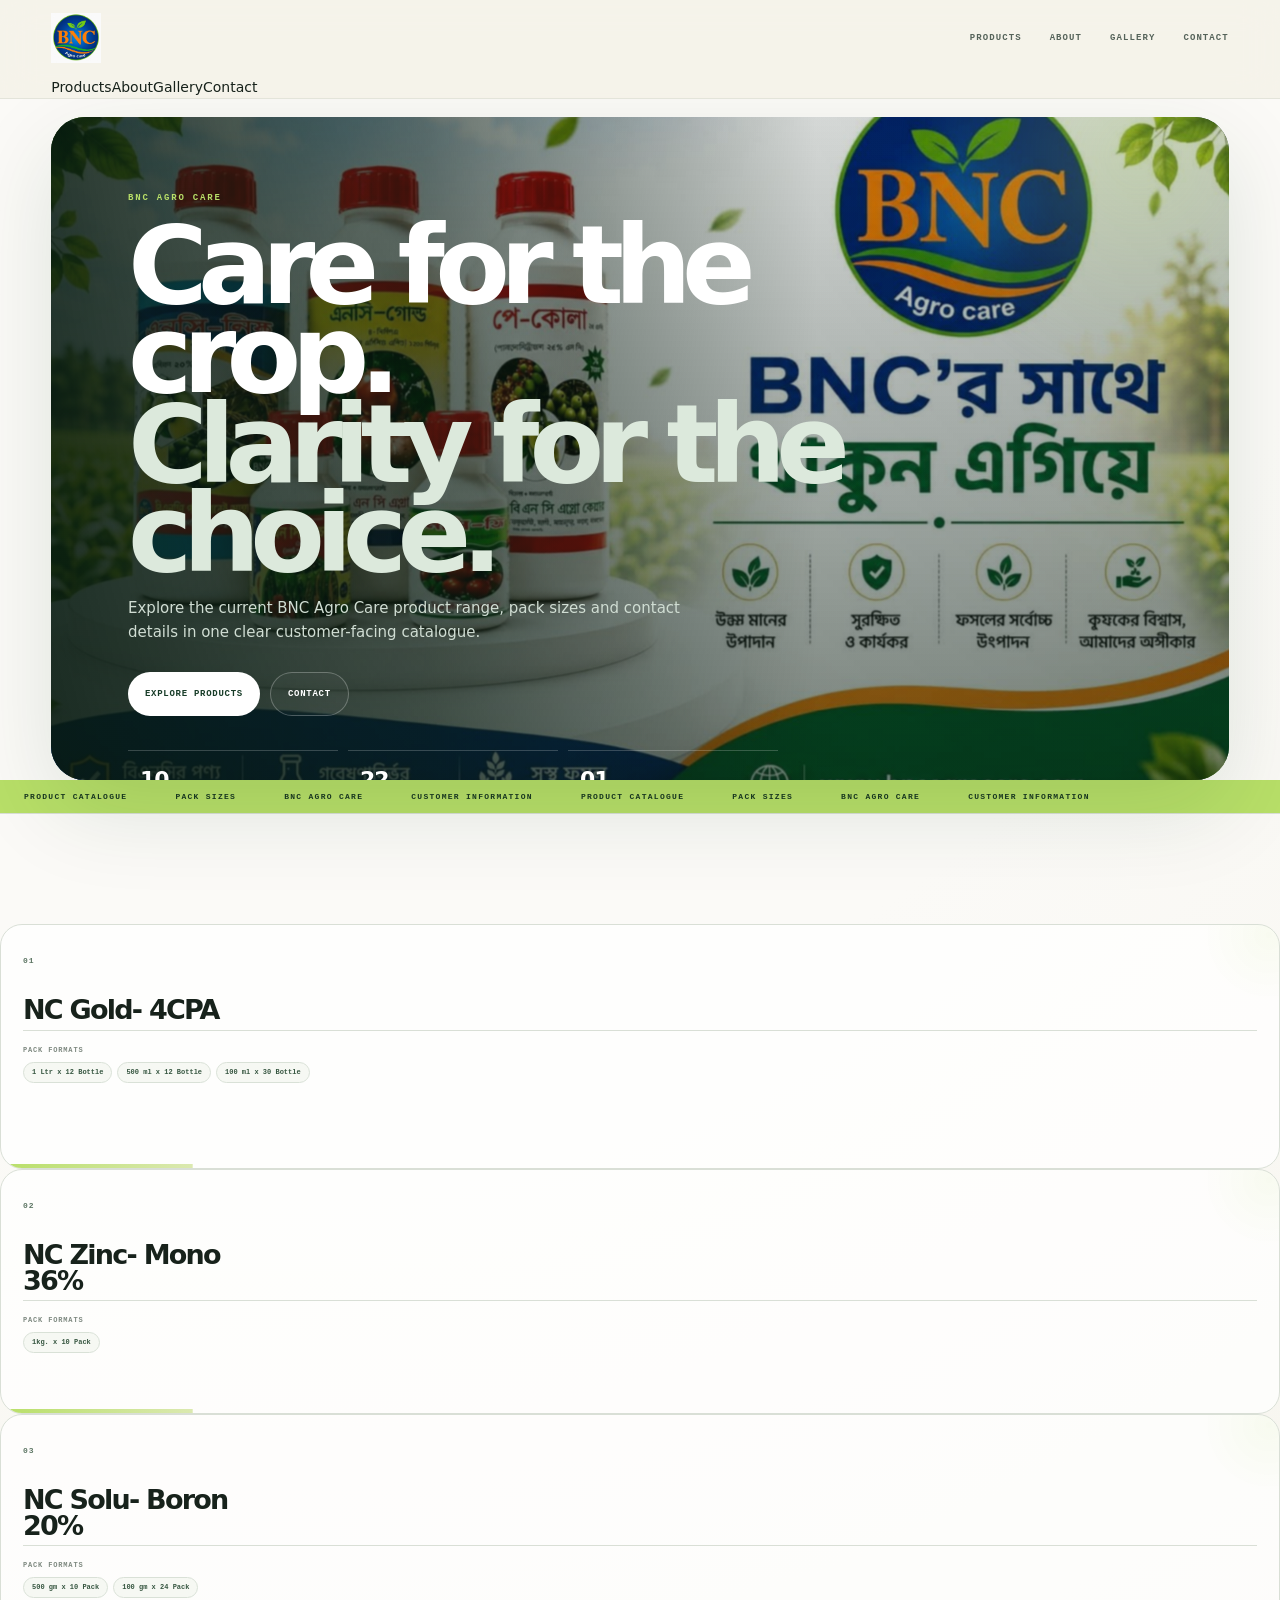
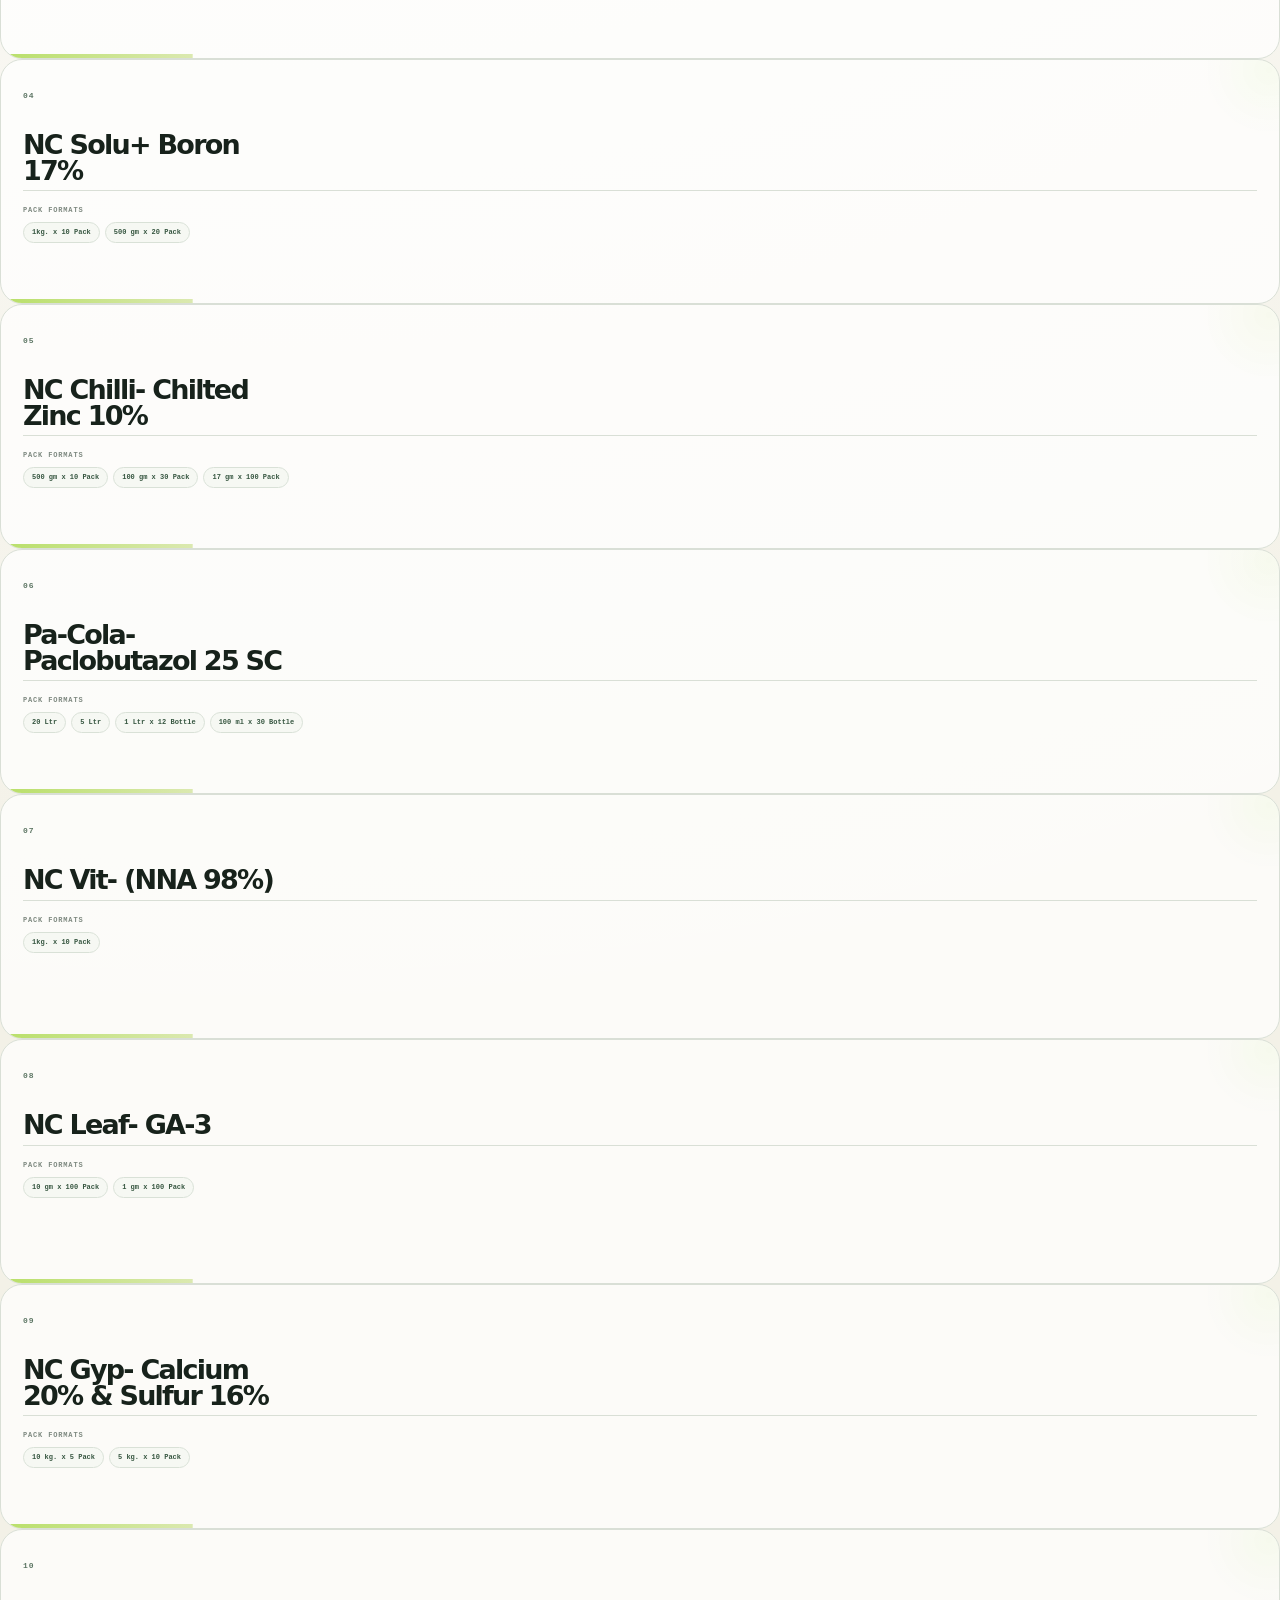
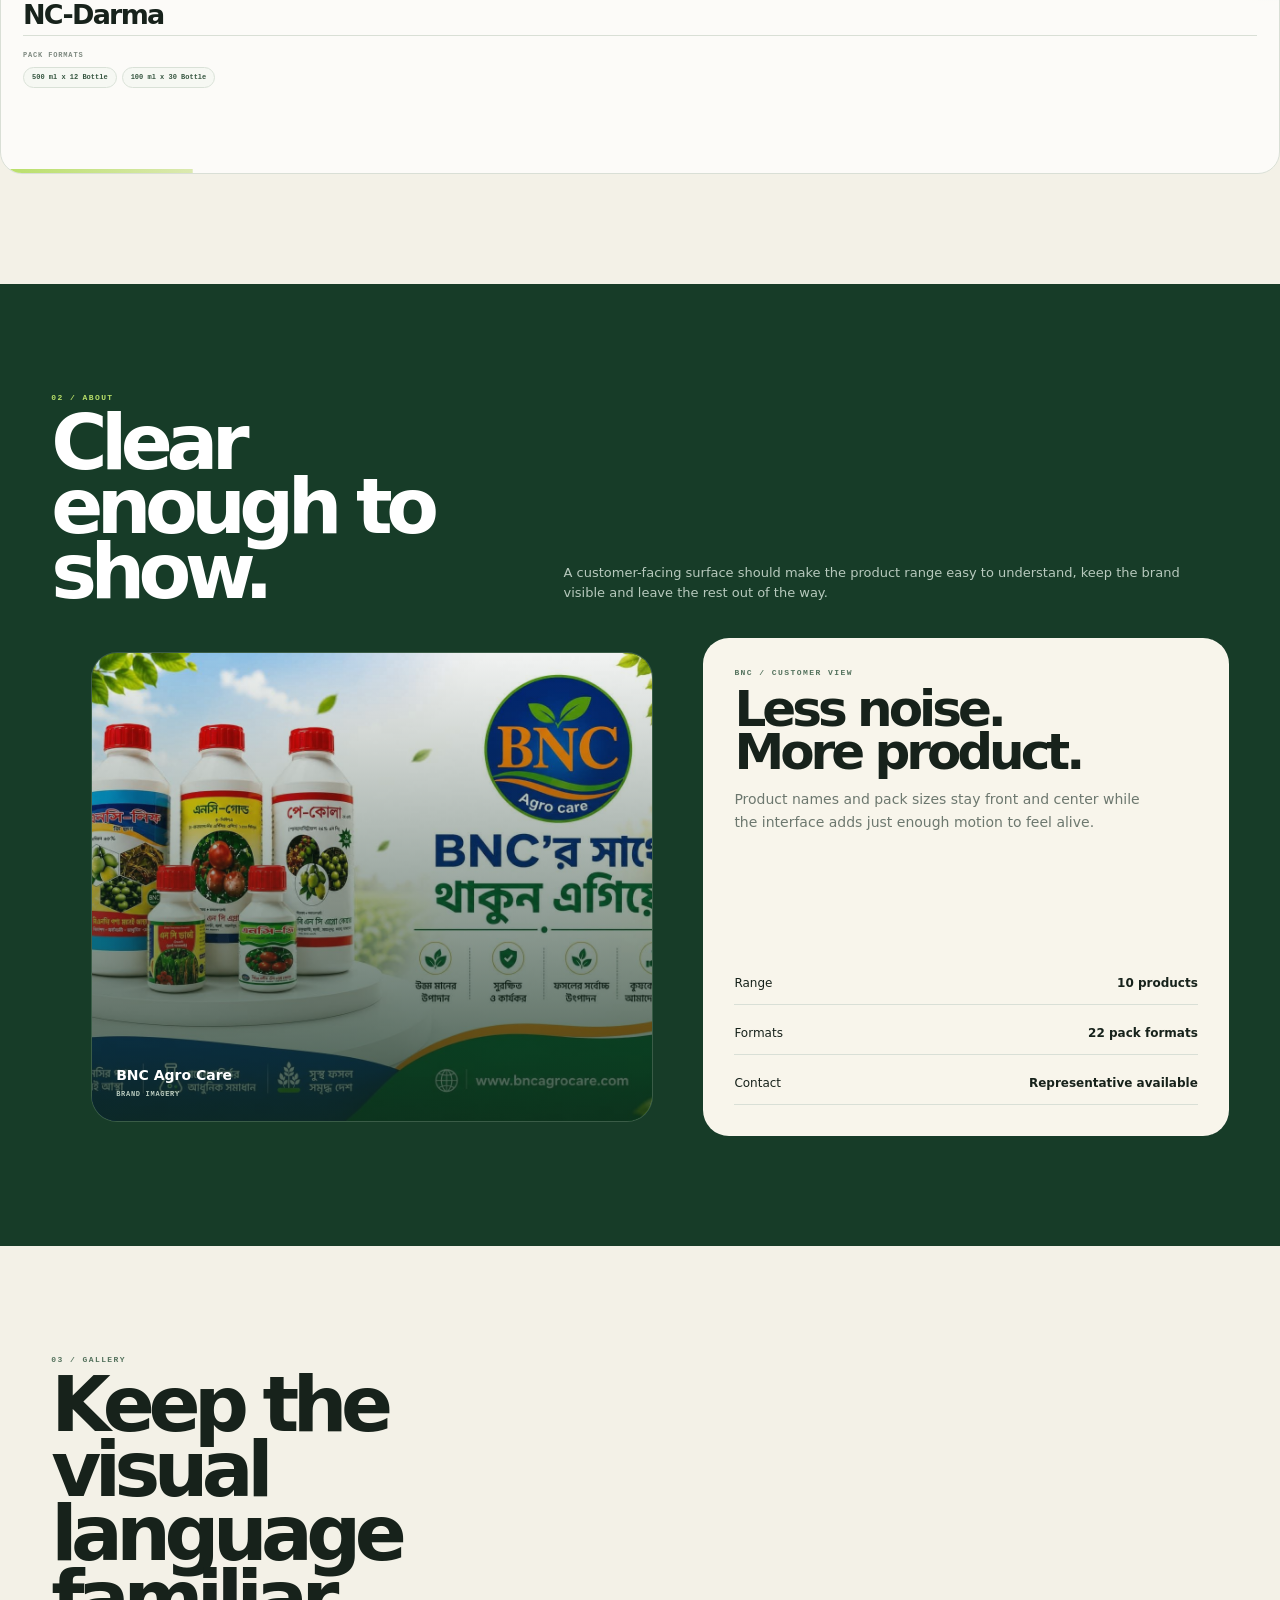
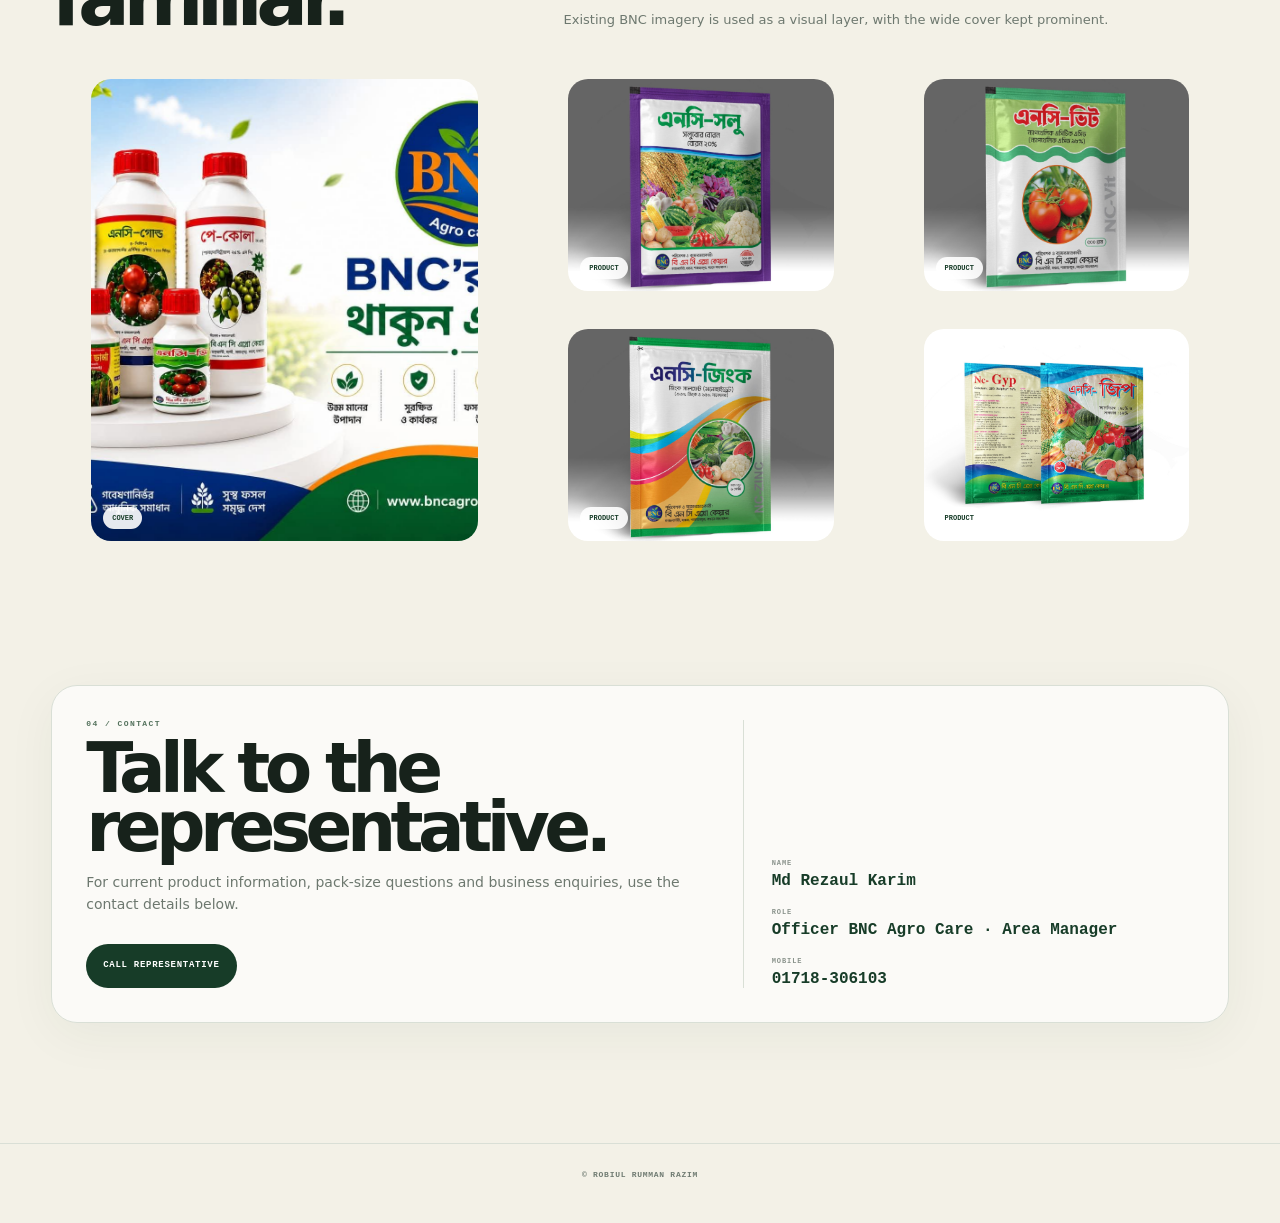
==== commit 84c85561: "Sync BNC surface from main repository" ====
--- a/index.html
+++ b/index.html
@@ -3,31 +3,122 @@
 <head>
 <meta charset="utf-8">
 <meta name="viewport" content="width=device-width,initial-scale=1,viewport-fit=cover">
-<meta name="theme-color" content="#071a12">
-<meta name="description" content="BNC Agro Care — product catalogue, pack-size reference and business tools.">
+<meta name="theme-color" content="#173c28">
+<meta name="description" content="BNC Agro Care — agricultural products, pack sizes and company information.">
+<link rel="manifest" href="./manifest.webmanifest">
+<link rel="icon" href="./FB_IMG_1789811599210.jpg">
 <title>BNC Agro Care</title>
 <style>
-:root{--ink:#102017;--deep:#071a12;--deep2:#0e2b20;--mint:#b8d7c5;--leaf:#3e8c67;--paper:#fbfaf5;--cream:#f1efe7;--muted:#6e7b74;--line:#d9dfd8}
-*{box-sizing:border-box}html{scroll-behavior:smooth}body{margin:0;background:var(--cream);color:var(--ink);font:15px/1.6 Inter,system-ui,-apple-system,BlinkMacSystemFont,"Segoe UI",sans-serif}a{color:inherit}button,input{font:inherit}::selection{background:var(--deep);color:#fff}.wrap{width:min(1280px,92vw);margin:auto}.ey{font:900 9px/1.2 ui-monospace,SFMono-Regular,Consolas,monospace;letter-spacing:.18em;text-transform:uppercase;color:#79a58e}.top{background:var(--deep);color:#bcd0c5;font:800 8px/1 ui-monospace,SFMono-Regular,Consolas,monospace;letter-spacing:.15em;text-transform:uppercase}.top .wrap{min-height:31px;display:flex;align-items:center;justify-content:space-between}.nav{position:sticky;top:0;z-index:10;background:#fbfaf5e8;backdrop-filter:blur(16px);border-bottom:1px solid #10201712}.navin{min-height:72px;display:flex;align-items:center;justify-content:space-between;gap:25px}.brand{text-decoration:none;font-size:25px;font-weight:950;letter-spacing:-.08em}.brand b{color:var(--leaf)}.links{display:flex;gap:24px;align-items:center}.links a{text-decoration:none;font:900 9px Inter,sans-serif;letter-spacing:.1em;text-transform:uppercase}.links .tool{background:var(--deep);color:#fff;border-radius:999px;padding:11px 14px}.menu{display:none;border:1px solid var(--line);background:transparent;border-radius:999px;padding:8px 12px;font:900 9px ui-monospace,SFMono-Regular,Consolas,monospace}.mobile{display:none}.hero{padding:14px 0 75px}.heroBox{display:grid;grid-template-columns:1.02fr .98fr;min-height:620px;border-radius:30px;overflow:hidden;background:var(--deep);box-shadow:0 28px 80px #071a121c}.heroCopy{padding:68px;color:#fff;display:flex;flex-direction:column;justify-content:center}.hero h1{font-size:clamp(54px,7.5vw,98px);line-height:.84;letter-spacing:-.085em;margin:18px 0 22px}.hero h1 span{color:var(--mint)}.hero p{max-width:620px;color:#cfddd6;margin:0;font-size:15px}.actions{display:flex;gap:9px;flex-wrap:wrap;margin-top:29px}.btn{display:inline-flex;align-items:center;justify-content:center;min-height:44px;padding:0 16px;border-radius:999px;text-decoration:none;font:900 9px Inter,sans-serif}.btn.primary{background:#fff;color:var(--deep)}.btn.ghost{border:1px solid #fff2;color:#fff}.stats{display:grid;grid-template-columns:repeat(3,1fr);gap:15px;margin-top:38px;max-width:620px}.stat{border-top:1px solid #fff2;padding-top:10px}.stat b{display:block;font-size:19px}.stat span{display:block;color:#98b2a5;font:800 8px ui-monospace,SFMono-Regular,Consolas,monospace;text-transform:uppercase}.heroVisual{position:relative;min-height:620px;overflow:hidden;background:#163b2d}.heroVisual img{position:absolute;inset:0;width:100%;height:100%;object-fit:cover;filter:saturate(.83) contrast(1.03);transition:transform .8s ease}.heroBox:hover .heroVisual img{transform:scale(1.045)}.heroVisual:after{content:"";position:absolute;inset:0;background:linear-gradient(90deg,#071a1240,transparent 40%,#071a121e)}.tag,.float{position:absolute;z-index:2}.tag{top:7%;left:6%;background:#fffef9e8;color:var(--deep);padding:8px 10px;border-radius:999px;font:900 8px ui-monospace,SFMono-Regular,Consolas,monospace;letter-spacing:.1em}.float{bottom:6%;padding:12px 13px;border:1px solid #ffffff30;background:#ffffff18;backdrop-filter:blur(12px);border-radius:16px;color:#fff}.float b{display:block;font-size:15px}.float span{display:block;margin-top:2px;color:#c9dbd3;font:800 8px ui-monospace,SFMono-Regular,Consolas,monospace;text-transform:uppercase}.float.one{left:6%}.float.two{right:6%}.section{padding:95px 0}.head{display:grid;grid-template-columns:.8fr 1.2fr;gap:40px;align-items:end;margin-bottom:30px}.head h2{font-size:clamp(40px,5vw,68px);line-height:.9;letter-spacing:-.075em;margin:9px 0 0}.head p{margin:0;color:var(--muted);font-size:13px;max-width:680px}.controls{display:flex;justify-content:space-between;align-items:center;gap:15px;margin-bottom:14px}.count{font:900 9px ui-monospace,SFMono-Regular,Consolas,monospace;color:#65736b;letter-spacing:.1em;text-transform:uppercase}.search{width:min(360px,100%)}.search input{width:100%;height:43px;border:1px solid var(--line);background:var(--paper);border-radius:999px;padding:0 15px;outline:0;color:var(--ink);font-size:11px}.products{display:grid;grid-template-columns:repeat(3,1fr);gap:11px}.product{background:var(--paper);border:1px solid var(--line);border-radius:20px;padding:19px;min-height:250px;display:flex;flex-direction:column;position:relative;overflow:hidden;transition:transform .2s,box-shadow .2s}.product:before{content:"";height:3px;width:100%;background:var(--leaf);position:absolute;left:0;top:0;transform:scaleX(.12);transform-origin:left;transition:transform .25s}.product:hover{transform:translateY(-4px);box-shadow:0 17px 42px #071a1210}.product:hover:before{transform:scaleX(1)}.code{font:900 8px ui-monospace,SFMono-Regular,Consolas,monospace;color:#4c8066;letter-spacing:.1em}.product h3{font-size:20px;line-height:1.06;letter-spacing:-.045em;margin:29px 0 5px}.product small{color:var(--muted);font:700 9px ui-monospace,SFMono-Regular,Consolas,monospace}.packLabel{margin-top:auto;border-top:1px solid var(--line);padding-top:14px;color:#7a857f;font:900 8px ui-monospace,SFMono-Regular,Consolas,monospace;text-transform:uppercase;letter-spacing:.1em}.packs{display:flex;flex-wrap:wrap;gap:6px;margin-top:8px}.pack{background:#edf3ee;border:1px solid #d9e5dc;border-radius:999px;padding:5px 8px;color:var(--deep);font:800 8px ui-monospace,SFMono-Regular,Consolas,monospace}.band{background:var(--deep);color:#fff}.bandGrid{display:grid;grid-template-columns:1.15fr .85fr;gap:12px}.bandMain,.bandSide{border-radius:25px;padding:38px}.bandMain{background:var(--deep2);border:1px solid #fff1}.bandSide{background:#fff;color:var(--ink)}.band h2{font-size:clamp(38px,5vw,60px);line-height:.92;letter-spacing:-.07em;margin:11px 0}.band p{color:#c4d4cc;max-width:680px}.bandSide p{color:var(--muted)}.facts{display:grid;grid-template-columns:repeat(2,1fr);gap:10px;margin-top:25px}.fact{border-top:1px solid #fff1;padding-top:9px}.fact b{display:block;font-size:18px}.fact span{color:#8eaa9d;font:800 8px ui-monospace,SFMono-Regular,Consolas,monospace;text-transform:uppercase}.showcase{display:grid;grid-template-columns:1.35fr .65fr .65fr;grid-template-rows:220px 220px;gap:9px}.shot{position:relative;overflow:hidden;border-radius:19px;border:1px solid var(--line)}.shot.big{grid-row:1/span 2}.shot img{width:100%;height:100%;display:block;object-fit:cover;transition:transform .8s ease}.shot:hover img{transform:scale(1.055)}.shot span{position:absolute;left:10px;bottom:10px;background:#fffef9ed;color:var(--deep);padding:6px 8px;border-radius:999px;font:900 7px ui-monospace,SFMono-Regular,Consolas,monospace}.cta{padding-bottom:92px}.ctaBox{background:#fff;border:1px solid var(--line);border-radius:25px;padding:34px;display:grid;grid-template-columns:1.1fr .9fr;gap:25px}.ctaBox h2{font-size:clamp(38px,5vw,58px);line-height:.92;letter-spacing:-.07em;margin:10px 0}.ctaBox p{max-width:650px;color:var(--muted);font-size:13px}.contact{border-left:1px solid var(--line);padding-left:22px;display:flex;flex-direction:column;justify-content:flex-end;gap:8px}.contact span{color:#738077;font:800 8px ui-monospace,SFMono-Regular,Consolas,monospace;text-transform:uppercase}.contact a{font:950 13px ui-monospace,SFMono-Regular,Consolas,monospace;color:var(--deep);text-decoration:none}.foot{background:#06150e;color:#a9c0b3;padding:24px 0;font:800 8px/1.5 ui-monospace,SFMono-Regular,Consolas,monospace}.footIn{display:flex;justify-content:space-between;gap:20px}.reveal{opacity:0;transform:translateY(14px);transition:opacity .6s ease,transform .6s ease}.reveal.on{opacity:1;transform:none}@media(max-width:980px){.links{display:none}.menu{display:block}.mobile.open{display:flex;flex-direction:column;padding:10px 0 12px}.heroBox,.head,.bandGrid,.ctaBox{grid-template-columns:1fr}.heroCopy{padding:55px 31px}.heroVisual{min-height:430px}.products{grid-template-columns:repeat(2,1fr)}.contact{border-left:0;border-top:1px solid var(--line);padding:18px 0 0}.showcase{grid-template-columns:1fr 1fr;grid-template-rows:260px 180px 180px}.shot.big{grid-column:1/span 2;grid-row:auto}}@media(max-width:620px){.wrap{width:92vw}.hero{padding-top:8px}.heroBox{border-radius:24px}.hero h1{font-size:clamp(47px,14vw,73px)}.stats{grid-template-columns:1fr}.heroVisual{min-height:380px}.section{padding:76px 0}.head h2{font-size:clamp(38px,11vw,53px)}.controls{display:block}.search{display:block;margin-top:9px}.products{grid-template-columns:1fr}.bandMain,.bandSide,.ctaBox{padding:28px}.facts{grid-template-columns:1fr}.showcase{grid-template-columns:1fr 1fr;grid-template-rows:240px 165px 165px}.shot.big{grid-column:1/span 2}.footIn{display:block}.footIn div+div{margin-top:7px}}
+:root{--bg:#f3f1e7;--paper:#fbfaf5;--ink:#17221b;--muted:#6d786f;--line:#d9dfd6;--green:#173c28;--green2:#245238;--lime:#b8df68;--cream:#ece8dc;--white:#fff;--shadow:0 30px 90px rgba(18,54,34,.12);--ease:cubic-bezier(.2,.75,.2,1);--mx:0px;--my:0px}
+*{box-sizing:border-box}
+html{scroll-behavior:smooth}
+body{margin:0;background:radial-gradient(circle at 20% 0,#fbfaf7 0 18%,transparent 43%),var(--bg);color:var(--ink);font:14px/1.6 Inter,system-ui,-apple-system,BlinkMacSystemFont,"Segoe UI",sans-serif;overflow-x:hidden}
+body:before{content:"";position:fixed;inset:0;pointer-events:none;opacity:.24;background-image:linear-gradient(rgba(23,60,40,.035) 1px,transparent 1px),linear-gradient(90deg,rgba(23,60,40,.035) 1px,transparent 1px);background-size:42px 42px;mask-image:linear-gradient(to bottom,rgba(0,0,0,.5),transparent 75%)}
+a{color:inherit;text-decoration:none}button,input{font:inherit}img{max-width:100%;display:block}
+.wrap{width:min(1240px,92vw);margin:auto}
+.nav{position:sticky;top:0;z-index:30;background:rgba(243,241,231,.76);backdrop-filter:blur(18px);border-bottom:1px solid rgba(23,60,40,.08)}
+.navInner{min-height:76px;display:flex;align-items:center;justify-content:space-between;gap:25px}
+.logo{display:flex;align-items:center;width:170px;height:50px}.logo img{width:100%;height:100%;object-fit:contain;object-position:left center}
+.navLinks{display:flex;align-items:center;gap:28px}.navLinks a{font:900 9px/1 ui-monospace,SFMono-Regular,Consolas,monospace;letter-spacing:.12em;text-transform:uppercase;color:#55635a;position:relative;padding:8px 0}.navLinks a:after{content:"";position:absolute;left:0;right:100%;bottom:2px;height:1px;background:var(--green);transition:right .35s var(--ease)}.navLinks a:hover{color:var(--green)}.navLinks a:hover:after{right:0}
+.menu{display:none;border:1px solid var(--line);background:rgba(255,255,255,.65);border-radius:999px;padding:10px 13px;font:900 9px ui-monospace,SFMono-Regular,Consolas,monospace}
+.hero{padding:18px 0 0}.heroShell{position:relative;aspect-ratio:16/9;border-radius:34px;overflow:hidden;background:var(--green);box-shadow:var(--shadow);isolation:isolate}
+.heroMedia{position:absolute;inset:0}.heroMedia img{width:100%;height:100%;object-fit:cover;object-position:center;transform:scale(1.035) translate3d(calc(var(--mx)*.035),calc(var(--my)*.025),0);transition:transform .25s ease-out;filter:saturate(.98) contrast(1.02)}
+.heroMedia:after{content:"";position:absolute;inset:0;background:linear-gradient(90deg,rgba(8,27,17,.85) 0%,rgba(8,27,17,.58) 32%,rgba(8,27,17,.1) 65%,rgba(8,27,17,.15) 100%),linear-gradient(180deg,rgba(8,27,17,.08),rgba(8,27,17,.5))}
+.heroGlow{position:absolute;width:38vw;height:38vw;max-width:520px;max-height:520px;border-radius:50%;background:radial-gradient(circle,rgba(184,223,104,.24),transparent 68%);filter:blur(10px);right:-12vw;top:-16vw;transform:translate3d(calc(var(--mx)*-.06),calc(var(--my)*-.04),0);pointer-events:none}
+.heroContent{position:relative;z-index:2;min-height:100%;display:flex;align-items:flex-end;padding:clamp(40px,6vw,80px);color:#fff}.heroCopy{max-width:760px}
+.kicker{font:900 9px/1 ui-monospace,SFMono-Regular,Consolas,monospace;letter-spacing:.2em;text-transform:uppercase;color:var(--lime)}
+.hero h1{margin:18px 0 18px;font-size:clamp(58px,8.5vw,118px);line-height:.82;letter-spacing:-.09em;max-width:820px}.hero h1 em{font-style:normal;color:#dce9dc}.heroText{max-width:600px;color:#d0ddd3;font-size:15px}
+.heroActions{display:flex;flex-wrap:wrap;gap:10px;margin-top:28px}.btn{display:inline-flex;align-items:center;justify-content:center;min-height:44px;padding:0 17px;border-radius:999px;font:900 9px/1 ui-monospace,SFMono-Regular,Consolas,monospace;letter-spacing:.08em;text-transform:uppercase;transition:transform .35s var(--ease),background .25s,border-color .25s}.btnPrimary{background:#fff;color:var(--green)}.btnGhost{border:1px solid rgba(255,255,255,.26);color:#fff;background:rgba(255,255,255,.03)}.btn:hover{transform:translateY(-2px)}
+.heroFacts{display:grid;grid-template-columns:repeat(3,minmax(0,1fr));gap:10px;margin-top:34px;max-width:650px}.fact{padding:11px 12px 0;border-top:1px solid rgba(255,255,255,.2)}.fact strong{display:block;font-size:22px;letter-spacing:-.05em}.fact span{display:block;margin-top:3px;color:#9fb1a5;font:800 7px/1.2 ui-monospace,SFMono-Regular,Consolas,monospace;text-transform:uppercase;letter-spacing:.1em}
+.ticker{overflow:hidden;border-bottom:1px solid var(--line);background:var(--lime)}.tickerTrack{display:flex;width:max-content;animation:ticker 26s linear infinite}.tickerItem{padding:12px 24px;color:#193720;font:900 8px ui-monospace,SFMono-Regular,Consolas,monospace;text-transform:uppercase;letter-spacing:.16em}@keyframes ticker{to{transform:translateX(-50%)}}
+.section{padding:110px 0}.sectionHead{display:grid;grid-template-columns:minmax(0,.82fr) minmax(0,1.18fr);gap:50px;align-items:end;margin-bottom:34px}.eyebrow{font:900 8px/1 ui-monospace,SFMono-Regular,Consolas,monospace;letter-spacing:.18em;text-transform:uppercase;color:#54725d}.section h2{margin:9px 0 0;font-size:clamp(44px,6vw,82px);line-height:.84;letter-spacing:-.085em}.sectionLead{margin:0;color:var(--muted);max-width:650px;font-size:13px}
+.tools{display:flex;justify-content:space-between;gap:12px;align-items:center;margin-bottom:15px}.search{width:min(460px,100%);height:46px;border:1px solid var(--line);border-radius:13px;padding:0 14px;background:rgba(255,255,255,.66);outline:none;color:var(--ink);box-shadow:0 8px 30px rgba(18,54,34,.03);transition:border-color .25s,box-shadow .25s}.search:focus{border-color:#8da96f;box-shadow:0 0 0 4px rgba(141,169,111,.12)}.count{font:900 8px ui-monospace,SFMono-Regular,Consolas,monospace;text-transform:uppercase;letter-spacing:.1em;color:#7b857d}
+.products{display:grid;grid-template-columns:repeat(2,minmax(0,1fr));gap:10px}.product{position:relative;min-height:245px;border:1px solid var(--line);border-radius:22px;background:rgba(255,255,255,.72);padding:22px;overflow:hidden;transition:transform .45s var(--ease),box-shadow .45s var(--ease),border-color .35s}.product:before{content:"";position:absolute;inset:auto auto 0 0;height:4px;width:100%;background:linear-gradient(90deg,var(--lime),#dbe9b0);transform:scaleX(.15);transform-origin:left;transition:transform .5s var(--ease)}.product:after{content:"";position:absolute;width:140px;height:140px;border-radius:50%;background:radial-gradient(circle,rgba(184,223,104,.18),transparent 68%);right:-60px;top:-60px;opacity:.45;transition:transform .6s var(--ease)}.product:hover{transform:translateY(-6px);box-shadow:var(--shadow);border-color:#c9d4c8}.product:hover:before{transform:scaleX(1)}.product:hover:after{transform:scale(1.35)}.code{font:900 8px/1 ui-monospace,SFMono-Regular,Consolas,monospace;letter-spacing:.12em;color:#5d7664}.product h3{margin:28px 0 7px;font-size:27px;line-height:.94;letter-spacing:-.065em;max-width:14ch}.packTitle{margin-top:auto;padding-top:16px;border-top:1px solid var(--line);font:900 7px/1 ui-monospace,SFMono-Regular,Consolas,monospace;letter-spacing:.12em;text-transform:uppercase;color:#7d887f}.packs{display:flex;flex-wrap:wrap;gap:5px;margin-top:8px}.pack{padding:6px 8px;border:1px solid #d9e1d7;border-radius:999px;background:#f6f8f3;color:#365640;font:800 7px/1 ui-monospace,SFMono-Regular,Consolas,monospace}
+.showcase{background:var(--green);color:#fff}.showcaseGrid{display:grid;grid-template-columns:1.1fr .9fr;gap:10px}.showcaseCard{border:1px solid rgba(255,255,255,.1);border-radius:26px;overflow:hidden;min-height:470px;position:relative}.showcaseCard img{width:100%;height:100%;object-fit:cover;transition:transform .9s var(--ease)}.showcaseCard:hover img{transform:scale(1.035)}.showcaseCard:first-child{background:#244932}.showcaseCard:first-child:after{content:"";position:absolute;inset:0;background:linear-gradient(180deg,rgba(15,44,28,.05),rgba(15,44,28,.78))}.showcaseLabel{position:absolute;left:24px;right:24px;bottom:23px;z-index:2}.showcaseLabel strong{display:block;font-size:14px}.showcaseLabel span{display:block;color:#b9cbbf;font:800 7px ui-monospace,SFMono-Regular,Consolas,monospace;letter-spacing:.1em;text-transform:uppercase;margin-top:4px}.infoPanel{padding:30px;background:#f8f5eb;color:var(--ink);display:flex;flex-direction:column;justify-content:space-between}.infoPanel h3{margin:11px 0;font-size:50px;line-height:.86;letter-spacing:-.08em}.infoPanel p{color:var(--muted);max-width:420px}.infoList{display:grid;gap:8px;margin-top:30px}.infoRow{display:flex;justify-content:space-between;gap:15px;padding:11px 0;border-bottom:1px solid var(--line);font-size:12px}.infoRow span:last-child{font-weight:800;text-align:right}
+.gallery{display:grid;grid-template-columns:1.15fr .85fr .85fr;grid-template-rows:240px 240px;gap:10px}.tile{position:relative;border-radius:20px;overflow:hidden;background:#d8ded5}.tile:first-child{grid-row:span 2}.tile img{width:100%;height:100%;object-fit:cover;transition:transform .8s var(--ease)}.tile:hover img{transform:scale(1.045)}.tile span{position:absolute;left:12px;bottom:12px;padding:7px 9px;border-radius:999px;background:rgba(255,255,255,.9);color:var(--green);font:900 7px ui-monospace,SFMono-Regular,Consolas,monospace;text-transform:uppercase}
+.contact{padding:20px 0 120px}.contactCard{border:1px solid var(--line);border-radius:26px;background:rgba(255,255,255,.68);padding:34px;display:grid;grid-template-columns:1fr .72fr;gap:30px;box-shadow:0 12px 50px rgba(18,54,34,.05)}.contactCard h2{margin:11px 0;font-size:clamp(44px,5.4vw,72px);line-height:.85;letter-spacing:-.08em}.contactCard p{color:var(--muted);max-width:620px}.contactSide{border-left:1px solid var(--line);padding-left:28px;display:flex;flex-direction:column;justify-content:flex-end}.contactSide small{font:900 7px ui-monospace,SFMono-Regular,Consolas,monospace;text-transform:uppercase;color:#8a938c;letter-spacing:.13em}.contactSide a{margin-top:5px;font:900 16px ui-monospace,SFMono-Regular,Consolas,monospace;color:var(--green)}.contactSide a+a{margin-top:14px}
+.footer{padding:26px 0 44px;text-align:center;border-top:1px solid var(--line);font:800 8px ui-monospace,SFMono-Regular,Consolas,monospace;text-transform:uppercase;letter-spacing:.09em;color:#6f7b72}.footer a{transition:color .25s}.footer a:hover{color:var(--green)}
+.reveal{opacity:0;transform:translateY(22px);transition:opacity .75s var(--ease),transform .75s var(--ease);transition-delay:calc(var(--delay,0) * 70ms)}.reveal.in{opacity:1;transform:none}
+@media(max-width:980px){.navLinks{display:none}.menu{display:block}.nav.open .mobileLinks{display:flex}.mobileLinks{display:none;flex-direction:column;gap:10px;padding:10px 0 15px}.mobileLinks a{font:900 8px ui-monospace,SFMono-Regular,Consolas,monospace;text-transform:uppercase;color:#52615a}.sectionHead,.showcaseGrid,.contactCard{grid-template-columns:1fr}.contactSide{border-left:0;border-top:1px solid var(--line);padding:20px 0 0}}
+@media(max-width:720px){.wrap{width:92vw}.navInner{min-height:66px}.logo{width:140px}.heroShell{border-radius:24px;min-height:650px}.heroMedia{inset:0}.heroContent{padding:30px 24px 34px}.hero h1{font-size:clamp(48px,14vw,76px)}.heroText{font-size:13px}.heroFacts{display:none}.section{padding:78px 0}.tools{display:block}.search{width:100%;margin-bottom:8px}.products{grid-template-columns:1fr}.showcaseCard{min-height:340px}.gallery{grid-template-columns:1fr;grid-template-rows:250px}.tile:first-child{grid-row:auto}.contact{padding-bottom:85px}.contactCard{padding:25px}}
+@media(prefers-reduced-motion:reduce){html{scroll-behavior:auto}.tickerTrack{animation:none}.heroMedia img,.heroGlow{transform:none!important;transition:none}.reveal{opacity:1;transform:none;transition:none}.product,.btn,.tile img,.showcaseCard img{transition:none}}
 </style>
 </head>
 <body>
-<div class="top"><div class="wrap"><span>BNC AGRO CARE</span><span>PRODUCT REFERENCE · BUSINESS TOOLS · MAIN PROJECT</span></div></div>
-<header class="nav"><div class="wrap navin"><a class="brand" href="./">BNC <b>Agro Care</b></a><nav class="links"><a href="#products">Products</a><a href="#about">About</a><a href="#gallery">Gallery</a><a href="#contact">Contact</a><a class="tool" href="./invoice/">Invoice Studio</a></nav><button class="menu" id="menu" type="button" aria-expanded="false">Menu</button></div><nav class="wrap links mobile" id="mobile"><a href="#products">Products</a><a href="#about">About</a><a href="#gallery">Gallery</a><a href="#contact">Contact</a><a class="tool" href="./invoice/">Invoice Studio</a></nav></header>
+<header class="nav" id="nav">
+  <div class="wrap navInner">
+    <a class="logo" href="./" aria-label="BNC Agro Care"><img src="./FB_IMG_1789811599210.jpg" alt="BNC Agro Care"></a>
+    <nav class="navLinks" aria-label="Main navigation"><a href="#products">Products</a><a href="#about">About</a><a href="#gallery">Gallery</a><a href="#contact">Contact</a></nav>
+    <button class="menu" id="menu" type="button" aria-expanded="false">Menu</button>
+  </div>
+  <nav class="wrap mobileLinks" id="mobileLinks" aria-label="Mobile navigation"><a href="#products">Products</a><a href="#about">About</a><a href="#gallery">Gallery</a><a href="#contact">Contact</a></nav>
+</header>
 <main>
-<section class="hero"><div class="wrap"><div class="heroBox reveal"><div class="heroCopy"><div class="ey">BNC AGRO CARE · PROJECT</div><h1>Clear products.<br><span>Cleaner business.</span></h1><p>A focused public catalogue for BNC Agro Care, backed by the project reference files and connected directly to the internal Invoice Studio.</p><div class="actions"><a class="btn primary" href="#products">Explore products ↓</a><a class="btn ghost" href="./invoice/">Open Invoice Studio →</a></div><div class="stats"><div class="stat"><b id="productCount">10</b><span>catalogue products</span></div><div class="stat"><b id="packCount">22</b><span>listed pack formats</span></div><div class="stat"><b>1</b><span>invoice workflow</span></div></div></div><div class="heroVisual"><img src="./FB_IMG_1789811599210.jpg" alt="BNC Agro Care reference" fetchpriority="high"><div class="tag">BNC · AGRO CARE</div><div class="float one"><b>Product range</b><span>Exact pack reference</span></div><div class="float two"><b>Invoice Studio</b><span>A4 business workflow</span></div></div></div></div></section>
-<section class="section" id="products"><div class="wrap"><div class="head reveal"><div><div class="ey">01 · Catalogue</div><h2>The range,<br>properly organized.</h2></div><p>Product names and pack formats are loaded from the shared BNC reference data. Prices and unsupported claims are intentionally not invented here.</p></div><div class="controls reveal"><div class="count" id="count">10 PRODUCTS · 22 PACK OPTIONS</div><label class="search"><input id="search" type="search" placeholder="Search product or pack size…" autocomplete="off"></label></div><div class="products" id="productsGrid"></div></div></section>
-<section class="section band" id="about"><div class="wrap"><div class="bandGrid"><article class="bandMain reveal"><div class="ey">02 · About</div><h2>Public catalogue outside. Operational paperwork inside.</h2><p>The website is the public BNC surface. The invoice workspace is a separate business tool, so both can evolve without mixing presentation with document production.</p><div class="facts"><div class="fact"><b>10</b><span>shared product references</span></div><div class="fact"><b>22</b><span>pack formats</span></div><div class="fact"><b>4 + 4</b><span>base invoice slots</span></div><div class="fact"><b>50 + 50</b><span>maximum invoice slots</span></div></div></article><article class="bandSide reveal"><div class="ey">Source hierarchy</div><h3>BNCFINAL.xlsx → row rule → Invoice Studio → immutable PDF master</h3><p>The spreadsheet remains the principal invoice sheet reference. The row-expansion rule stays in addProductRow.js. The web tool uses the locked PDF template for final output without rewriting that source PDF.</p></article></div></div></section>
-<section class="section" id="gallery"><div class="wrap"><div class="head reveal"><div><div class="ey">03 · Visual reference</div><h2>Existing BNC material,<br>better framed.</h2></div><p>Photography remains a supporting layer instead of competing with the product information.</p></div><div class="showcase reveal"><figure class="shot big"><img src="./IMG-20260713-WA0001.jpg" alt="BNC reference image" loading="lazy"><span>VISUAL 01</span></figure><figure class="shot"><img src="./IMG-20260713-WA0003.jpg" alt="BNC reference image" loading="lazy"><span>VISUAL 02</span></figure><figure class="shot"><img src="./IMG-20260713-WA0000.jpg" alt="BNC reference image" loading="lazy"><span>VISUAL 03</span></figure><figure class="shot"><img src="./IMG-20260713-WA0002.jpg" alt="BNC reference image" loading="lazy"><span>VISUAL 04</span></figure><figure class="shot"><img src="./FB_IMG_1789811611633.jpg" alt="BNC reference image" loading="lazy"><span>VISUAL 05</span></figure></div></div></section>
-<section class="cta" id="contact"><div class="wrap"><div class="ctaBox reveal"><div><div class="ey">04 · Business access</div><h2>One place for the public site. One place for invoices.</h2><p>The public BNC page and the Invoice Studio now live together under the same project path, while the immutable document master stays protected.</p><div class="actions"><a class="btn" style="background:#071a12;color:#fff" href="./invoice/">Open Invoice Studio →</a><a class="btn" style="background:#edf3ee;color:#102017" href="./reference/">Browse references</a></div></div><div class="contact"><span>REPRESENTATIVE</span><a href="tel:+8801718306103">Md Rezaul Karim</a><span>Officer BNC Agro Care · Area Manager</span><a href="tel:+8801718306103">01718-306103</a><span style="margin-top:12px">PUBLIC PROJECT PATH</span><span>tamasrazim.github.io/projects/bncagrocare</span></div></div></div></section>
+<section class="hero"><div class="wrap"><div class="heroShell reveal">
+  <div class="heroMedia" aria-hidden="true"><img src="./FB_IMG_1789811611633.jpg" alt=""></div>
+  <div class="heroGlow" aria-hidden="true"></div>
+  <div class="heroContent"><div class="heroCopy">
+    <div class="kicker">BNC Agro Care</div>
+    <h1>Care for the crop.<br><em>Clarity for the choice.</em></h1>
+    <p class="heroText">Explore the current BNC Agro Care product range, pack sizes and contact details in one clear customer-facing catalogue.</p>
+    <div class="heroActions"><a class="btn btnPrimary" href="#products">Explore products</a><a class="btn btnGhost" href="#contact">Contact</a></div>
+    <div class="heroFacts"><div class="fact"><strong id="heroProducts">—</strong><span>Products</span></div><div class="fact"><strong id="heroPacks">—</strong><span>Pack formats</span></div><div class="fact"><strong>01</strong><span>Digital catalogue</span></div></div>
+  </div></div>
+</div></div></section>
+<div class="ticker" aria-hidden="true"><div class="tickerTrack"><span class="tickerItem">Product catalogue</span><span class="tickerItem">Pack sizes</span><span class="tickerItem">BNC Agro Care</span><span class="tickerItem">Customer information</span><span class="tickerItem">Product catalogue</span><span class="tickerItem">Pack sizes</span><span class="tickerItem">BNC Agro Care</span><span class="tickerItem">Customer information</span></div></div>
+<section class="section" id="products"><div class="wrap">
+  <div class="sectionHead reveal"><div><div class="eyebrow">01 / Product range</div><h2>See the range.</h2></div><p class="sectionLead">Browse the current product names and available pack formats. The catalogue stays focused on reference information rather than unsupported claims.</p></div>
+  <div class="tools reveal" style="--delay:1"><input class="search" id="search" type="search" autocomplete="off" placeholder="Search a product or pack size…"><span class="count" id="catalogCount">Loading…</span></div>
+  <div class="products" id="products" aria-live="polite"></div>
+</div></section>
+<section class="section showcase" id="about"><div class="wrap">
+  <div class="sectionHead reveal"><div><div class="eyebrow" style="color:var(--lime)">02 / About</div><h2>Clear enough to show.</h2></div><p class="sectionLead" style="color:#b7c9bd">A customer-facing surface should make the product range easy to understand, keep the brand visible and leave the rest out of the way.</p></div>
+  <div class="showcaseGrid"><figure class="showcaseCard reveal" style="--delay:1"><img src="./FB_IMG_1789811611633.jpg" alt="BNC Agro Care cover image" loading="lazy"><figcaption class="showcaseLabel"><strong>BNC Agro Care</strong><span>Brand imagery</span></figcaption></figure>
+  <article class="showcaseCard infoPanel reveal" style="--delay:2"><div><div class="eyebrow">BNC / CUSTOMER VIEW</div><h3>Less noise.<br>More product.</h3><p>Product names and pack sizes stay front and center while the interface adds just enough motion to feel alive.</p></div><div class="infoList"><div class="infoRow"><span>Range</span><span id="infoProducts">— products</span></div><div class="infoRow"><span>Formats</span><span id="infoPacks">— pack formats</span></div><div class="infoRow"><span>Contact</span><span>Representative available</span></div></div></article></div>
+</div></section>
+<section class="section" id="gallery"><div class="wrap">
+  <div class="sectionHead reveal"><div><div class="eyebrow">03 / Gallery</div><h2>Keep the visual language familiar.</h2></div><p class="sectionLead">Existing BNC imagery is used as a visual layer, with the wide cover kept prominent.</p></div>
+  <div class="gallery reveal"><figure class="tile"><img src="./FB_IMG_1789811611633.jpg" alt="BNC Agro Care cover" loading="lazy"><span>Cover</span></figure><figure class="tile"><img src="./IMG-20260713-WA0000.jpg" alt="BNC Agro Care product image" loading="lazy"><span>Product</span></figure><figure class="tile"><img src="./IMG-20260713-WA0001.jpg" alt="BNC Agro Care product image" loading="lazy"><span>Product</span></figure><figure class="tile"><img src="./IMG-20260713-WA0002.jpg" alt="BNC Agro Care product image" loading="lazy"><span>Product</span></figure><figure class="tile"><img src="./IMG-20260713-WA0003.jpg" alt="BNC Agro Care product image" loading="lazy"><span>Product</span></figure></div>
+</div></section>
+<section class="contact" id="contact"><div class="wrap"><div class="contactCard reveal">
+  <div><div class="eyebrow">04 / Contact</div><h2>Talk to the representative.</h2><p>For current product information, pack-size questions and business enquiries, use the contact details below.</p><div class="heroActions"><a class="btn" style="background:var(--green);color:#fff" href="tel:+8801718306103">Call representative</a></div></div>
+  <div class="contactSide"><small>Name</small><a href="tel:+8801718306103">Md Rezaul Karim</a><small style="margin-top:18px">Role</small><a href="#contact" aria-label="Representative role">Officer BNC Agro Care · Area Manager</a><small style="margin-top:18px">Mobile</small><a href="tel:+8801718306103">01718-306103</a></div>
+</div></div></section>
 </main>
-<footer class="foot"><div class="wrap footIn"><div>BNC Agro Care · Product information &amp; business tools</div><div>Canonical BNC project inside the Tamasrazim main repository.</div></div></footer>
+<footer class="footer"><a href="https://tamasrazim.github.io/" target="_blank" rel="noopener noreferrer">© Robiul Rumman Razim</a></footer>
 <script src="./reference/products.js"></script>
 <script>
-const products=window.BNC_PRODUCTS||[],grid=document.getElementById("productsGrid"),search=document.getElementById("search"),count=document.getElementById("count"),productCount=document.getElementById("productCount"),packCount=document.getElementById("packCount");
-function render(q=""){const s=q.trim().toLowerCase();const list=products.filter(p=>(p.name+" "+p.packs.join(" ")).toLowerCase().includes(s));grid.innerHTML=list.map(p=>'<article class="product"><div class="code">'+p.code+' · BNC PRODUCT</div><h3>'+p.name+'</h3><small>Shared reference data</small><div class="packLabel">Available pack formats</div><div class="packs">'+p.packs.map(v=>'<span class="pack">'+v+'</span>').join("")+'</div></article>').join("");count.textContent=list.length+" PRODUCT"+(list.length===1?"":"S")+" · "+list.reduce((n,p)=>n+p.packs.length,0)+" PACK OPTIONS";if(!s){productCount.textContent=products.length;packCount.textContent=products.reduce((n,p)=>n+p.packs.length,0)}}render();search.addEventListener("input",e=>render(e.target.value));
-const menu=document.getElementById("menu"),mobile=document.getElementById("mobile");menu.addEventListener("click",()=>{const open=mobile.classList.toggle("open");menu.setAttribute("aria-expanded",String(open));menu.textContent=open?"Close":"Menu"});mobile.querySelectorAll("a").forEach(a=>a.addEventListener("click",()=>{mobile.classList.remove("open");menu.setAttribute("aria-expanded","false");menu.textContent="Menu"}));
-const io="IntersectionObserver"in window?new IntersectionObserver(es=>es.forEach(e=>{if(e.isIntersecting){e.target.classList.add("on");io.unobserve(e.target)}}),{threshold:.07}):null;document.querySelectorAll(".reveal").forEach(e=>io?io.observe(e):e.classList.add("on"));
+(() => {
+  const data = Array.isArray(window.BNC_PRODUCTS) ? window.BNC_PRODUCTS : [];
+  const $ = s => document.querySelector(s);
+  const grid = $("#products"), search = $("#search"), count = $("#catalogCount");
+  const totalPacks = data.reduce((n,p) => n + (Array.isArray(p.packs) ? p.packs.length : 0), 0);
+  const hp=$("#heroProducts"), hpk=$("#heroPacks"), ip=$("#infoProducts"), ik=$("#infoPacks");
+  if(hp)hp.textContent=data.length;if(hpk)hpk.textContent=totalPacks;if(ip)ip.textContent=data.length+" products";if(ik)ik.textContent=totalPacks+" pack formats";
+  const esc = v => String(v ?? "").replace(/[&<>"]/g, c => ({ "&":"&amp;","<":"&lt;",">":"&gt;",'"':"&quot;" }[c]));
+  function render(term=""){
+    const q = term.trim().toLowerCase();
+    const list = data.filter(p => (String(p.name||"")+" "+(Array.isArray(p.packs)?p.packs.join(" "):"")).toLowerCase().includes(q));
+    const packs = list.reduce((n,p)=>n+(Array.isArray(p.packs)?p.packs.length:0),0);
+    count.textContent=list.length+" product"+(list.length===1?"":"s")+" · "+packs+" pack format"+(packs===1?"":"s");
+    if(!list.length){grid.innerHTML='<div style="grid-column:1/-1;padding:34px;border:1px dashed #c9d3ca;border-radius:20px;text-align:center;color:#748078">No matching product found.</div>';return}
+    grid.innerHTML=list.map((p,i)=>{
+      const chips=(p.packs||[]).map(x=>'<span class="pack">'+esc(x)+'</span>').join("");
+      return '<article class="product reveal" style="--delay:'+Math.min(i,7)+'"><span class="code">'+esc(p.code||String(i+1).padStart(2,"0"))+'</span><h3>'+esc(p.name)+'</h3><div class="packTitle">Pack formats</div><div class="packs">'+chips+'</div></article>';
+    }).join("");
+    requestAnimationFrame(()=>grid.querySelectorAll(".reveal").forEach(observe));
+  }
+  search.addEventListener("input",()=>render(search.value));render();
+  const nav=$("#nav"),menu=$("#menu"),mobile=$("#mobileLinks");
+  menu?.addEventListener("click",()=>{const open=nav.classList.toggle("open");menu.setAttribute("aria-expanded",String(open));});
+  mobile?.addEventListener("click",e=>{if(e.target.matches("a")){nav.classList.remove("open");menu.setAttribute("aria-expanded","false");}});
+  const reduce=matchMedia("(prefers-reduced-motion: reduce)").matches;
+  const observer=!reduce&&"IntersectionObserver"in window?new IntersectionObserver(entries=>{entries.forEach(entry=>{if(entry.isIntersecting){entry.target.classList.add("in");observer.unobserve(entry.target);}})},{threshold:.12,rootMargin:"0px 0px -30px"}):null;
+  function observe(el){if(!el)return;if(observer)observer.observe(el);else el.classList.add("in")}
+  document.querySelectorAll(".reveal").forEach(observe);
+  if(!reduce){let tx=0,ty=0,ax=0,ay=0;window.addEventListener("pointermove",e=>{tx=(e.clientX/window.innerWidth-.5)*34;ty=(e.clientY/window.innerHeight-.5)*24},{passive:true});function frame(){ax+=(tx-ax)*.06;ay+=(ty-ay)*.06;document.documentElement.style.setProperty("--mx",ax.toFixed(2)+"px");document.documentElement.style.setProperty("--my",ay.toFixed(2)+"px");requestAnimationFrame(frame)}frame()}
+})();
 </script>
+<script>if("serviceWorker"in navigator)navigator.serviceWorker.register("./sw.js").catch(()=>{});</script>
 </body>
 </html>
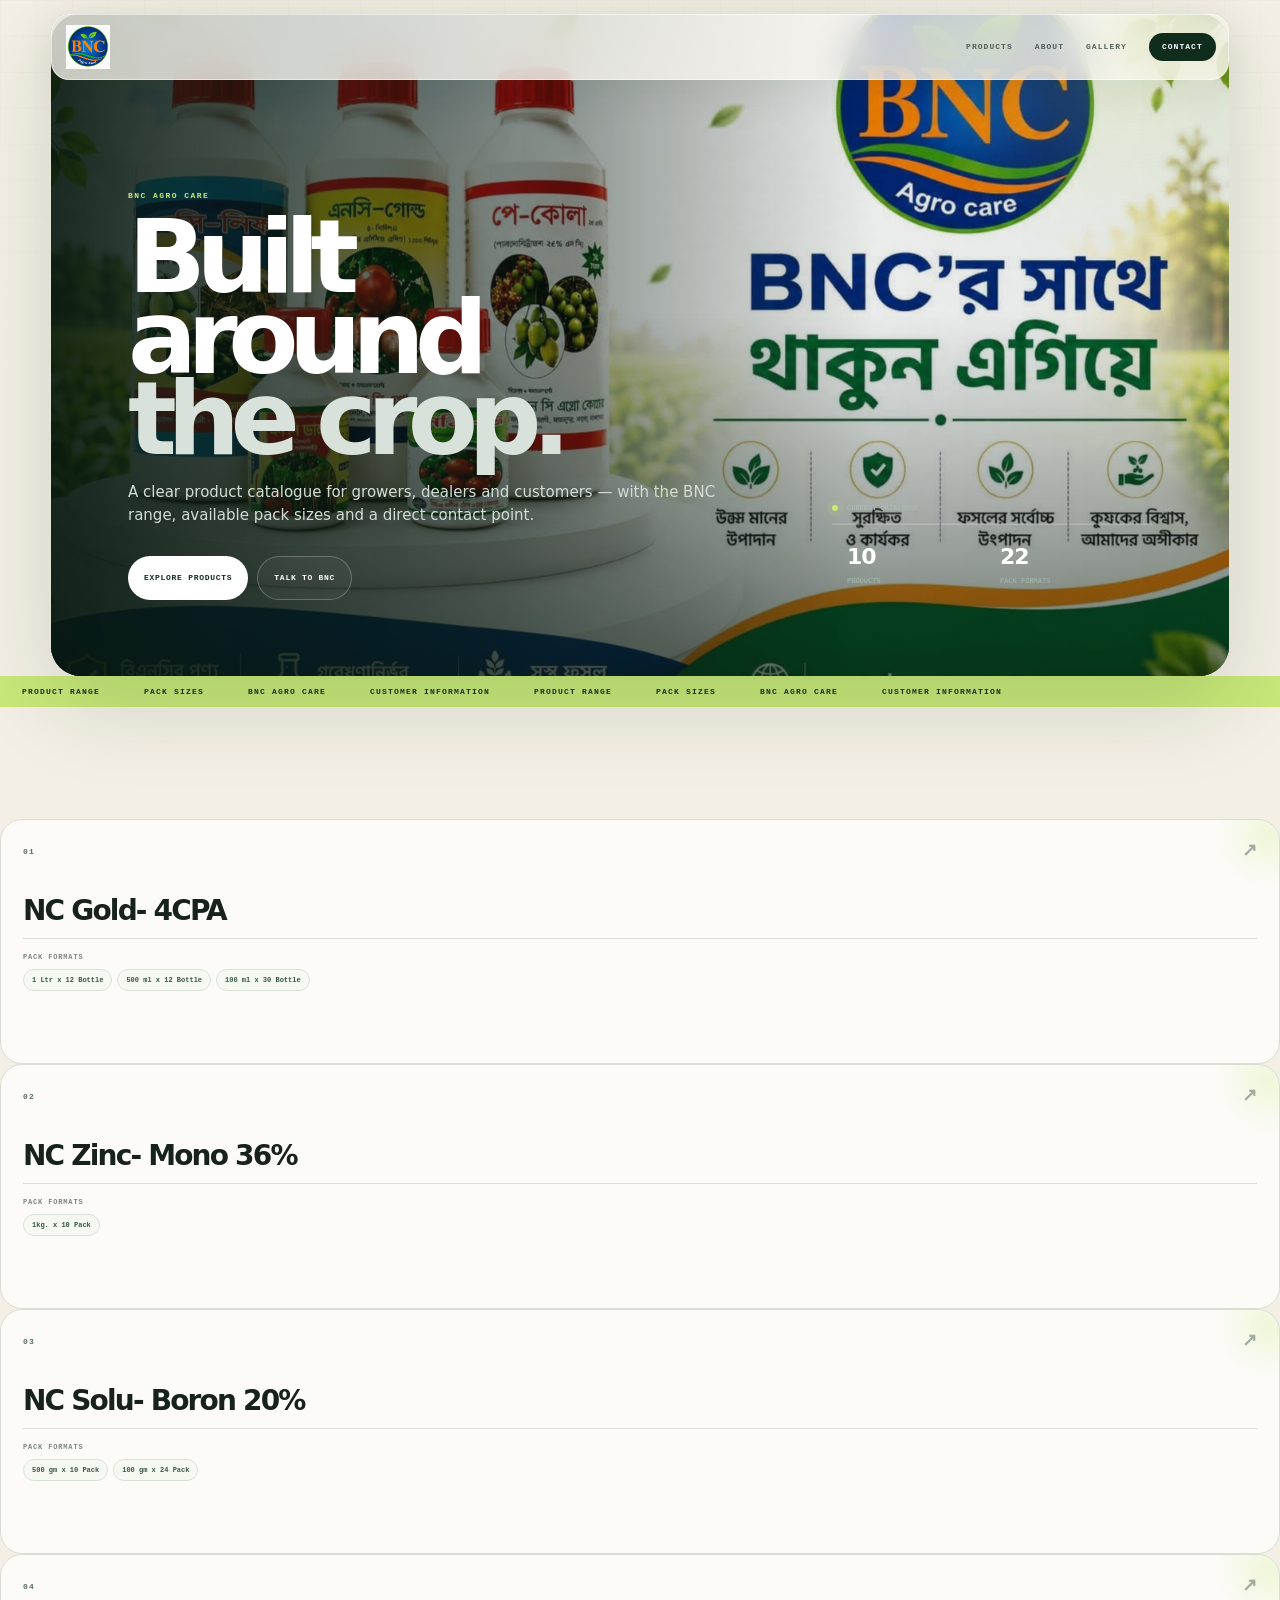
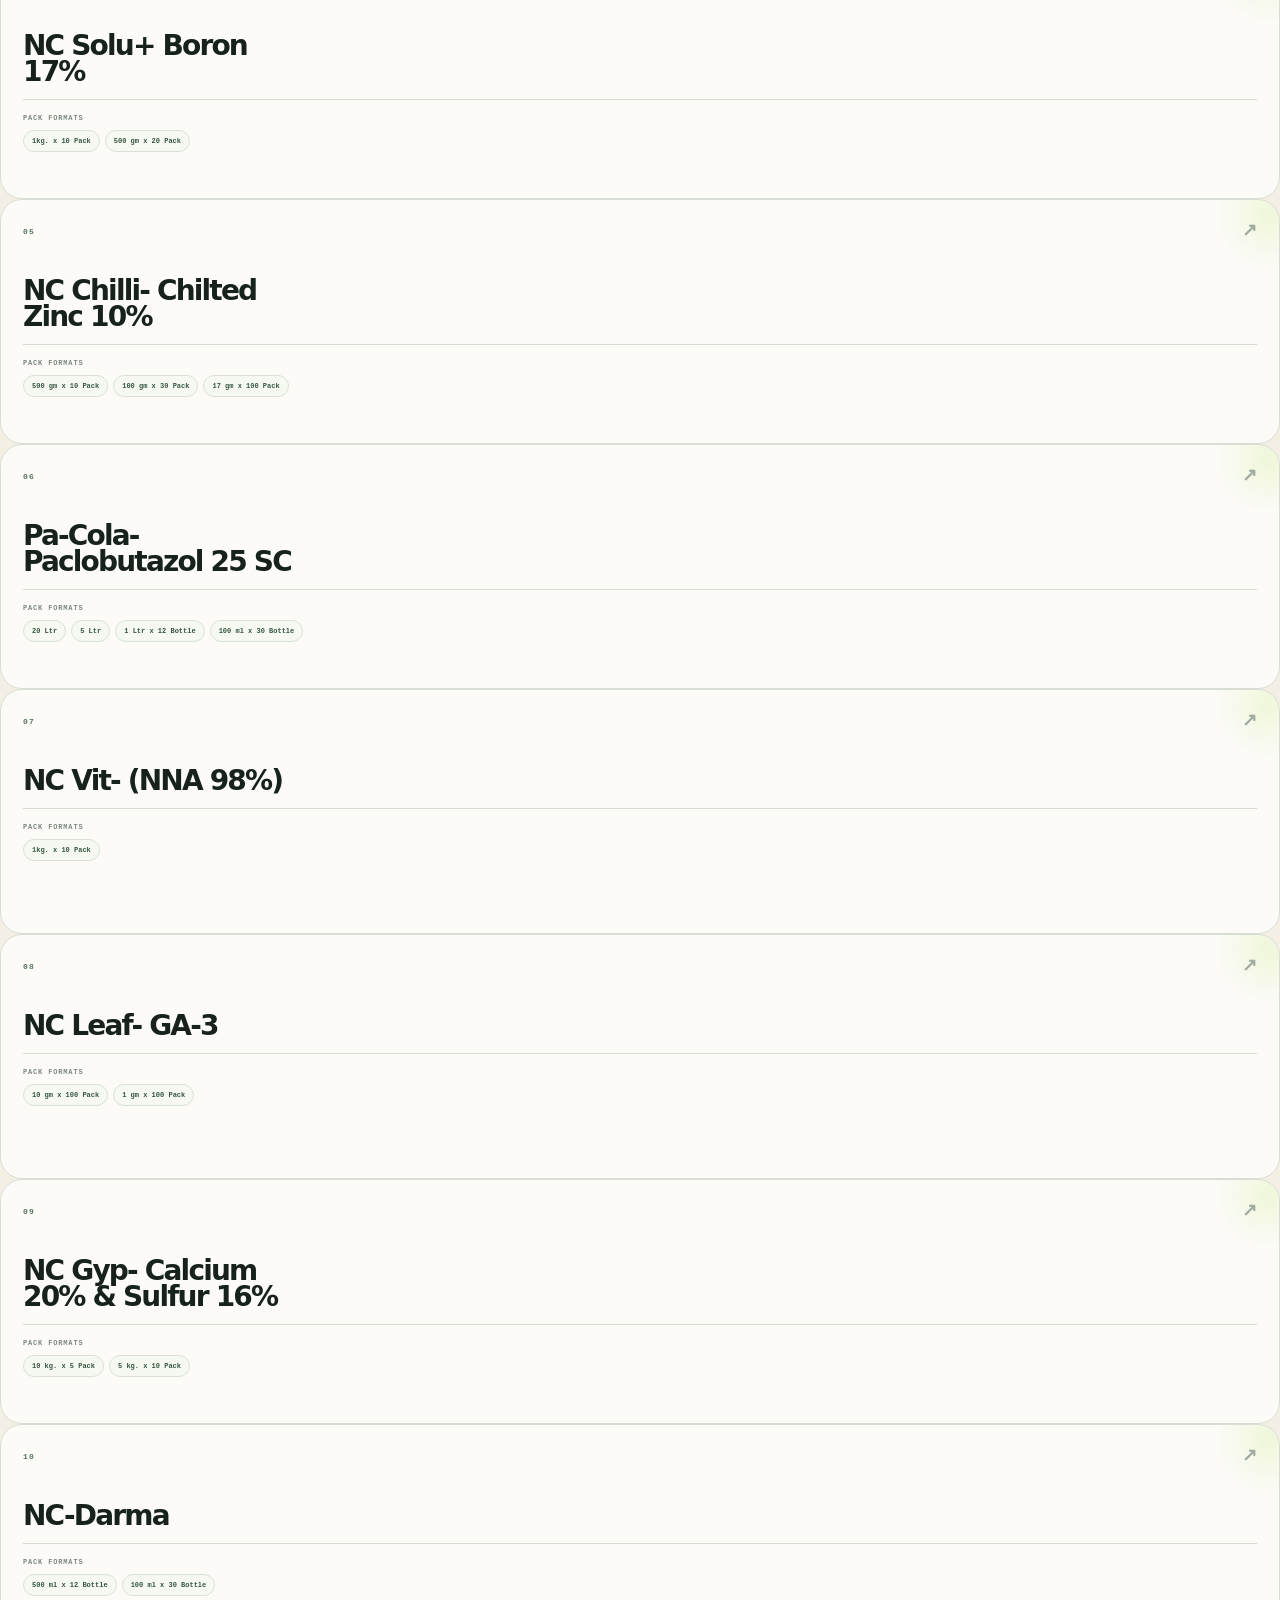
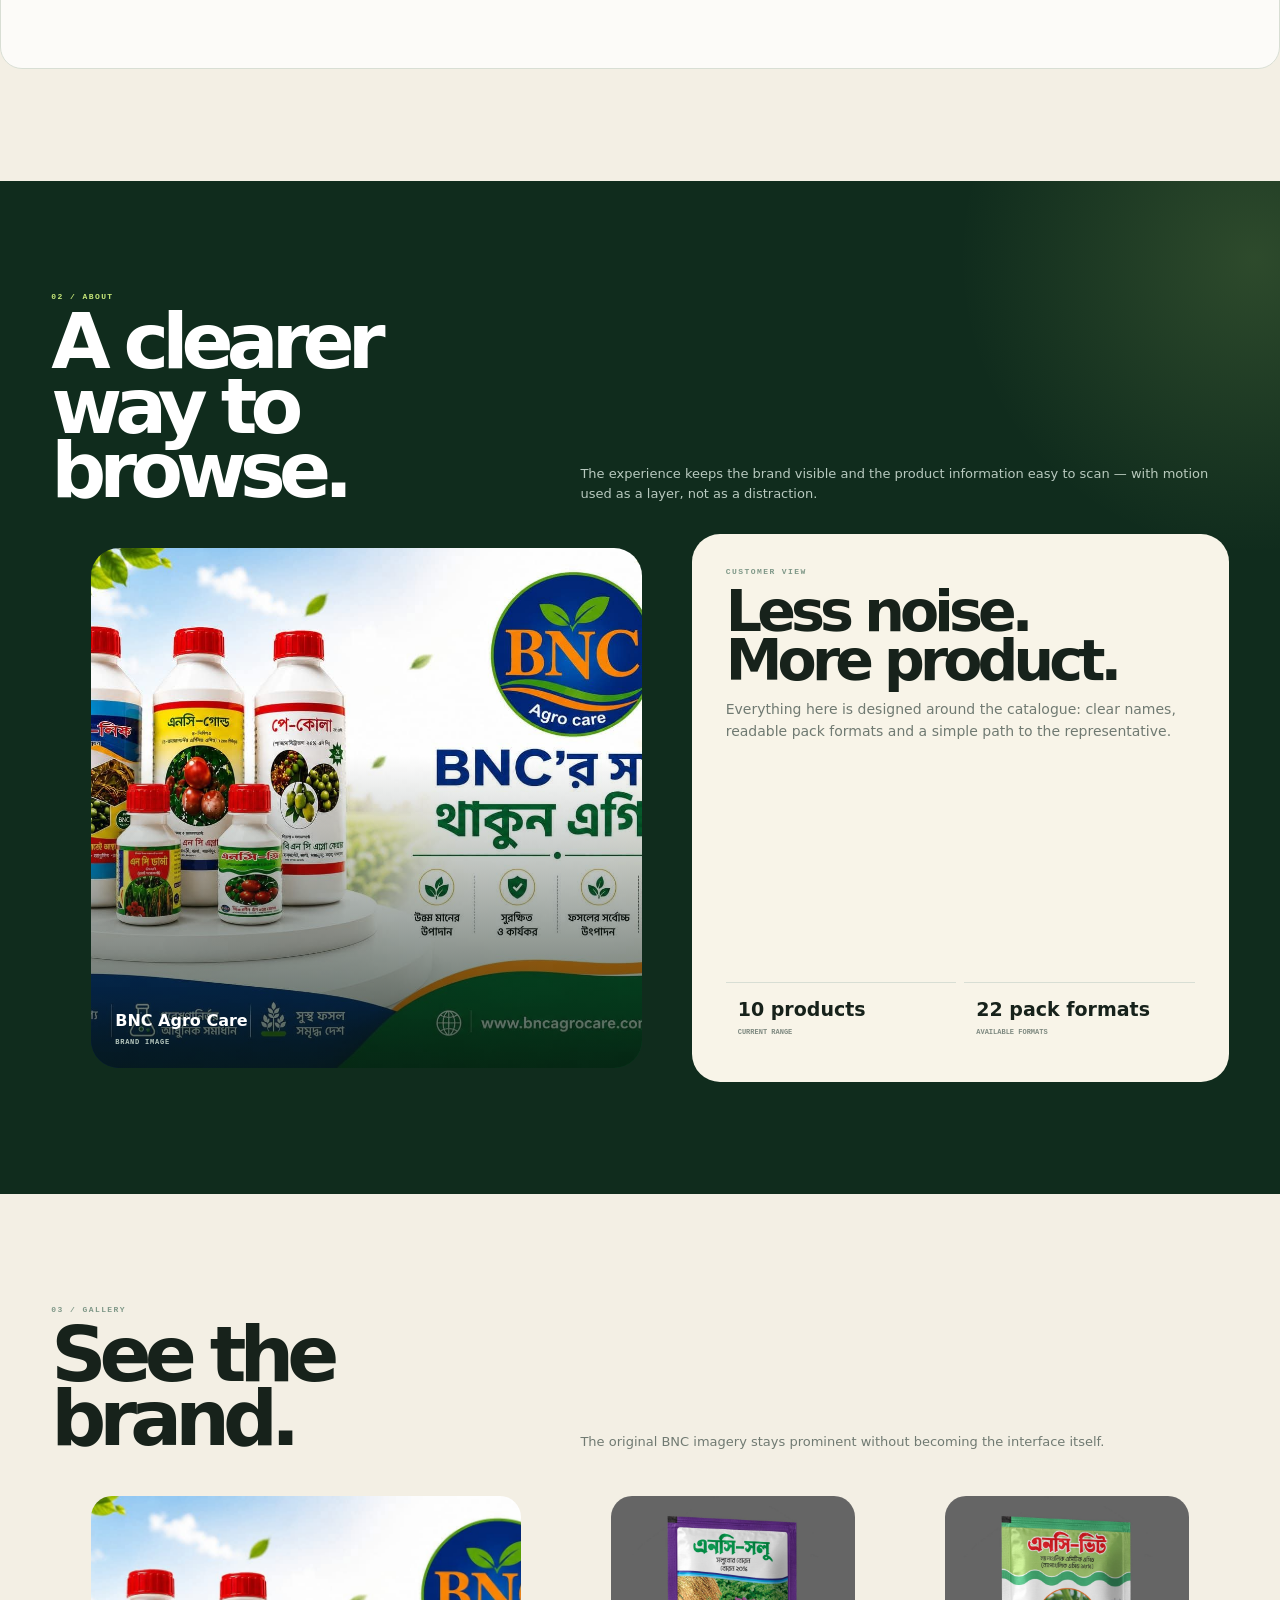
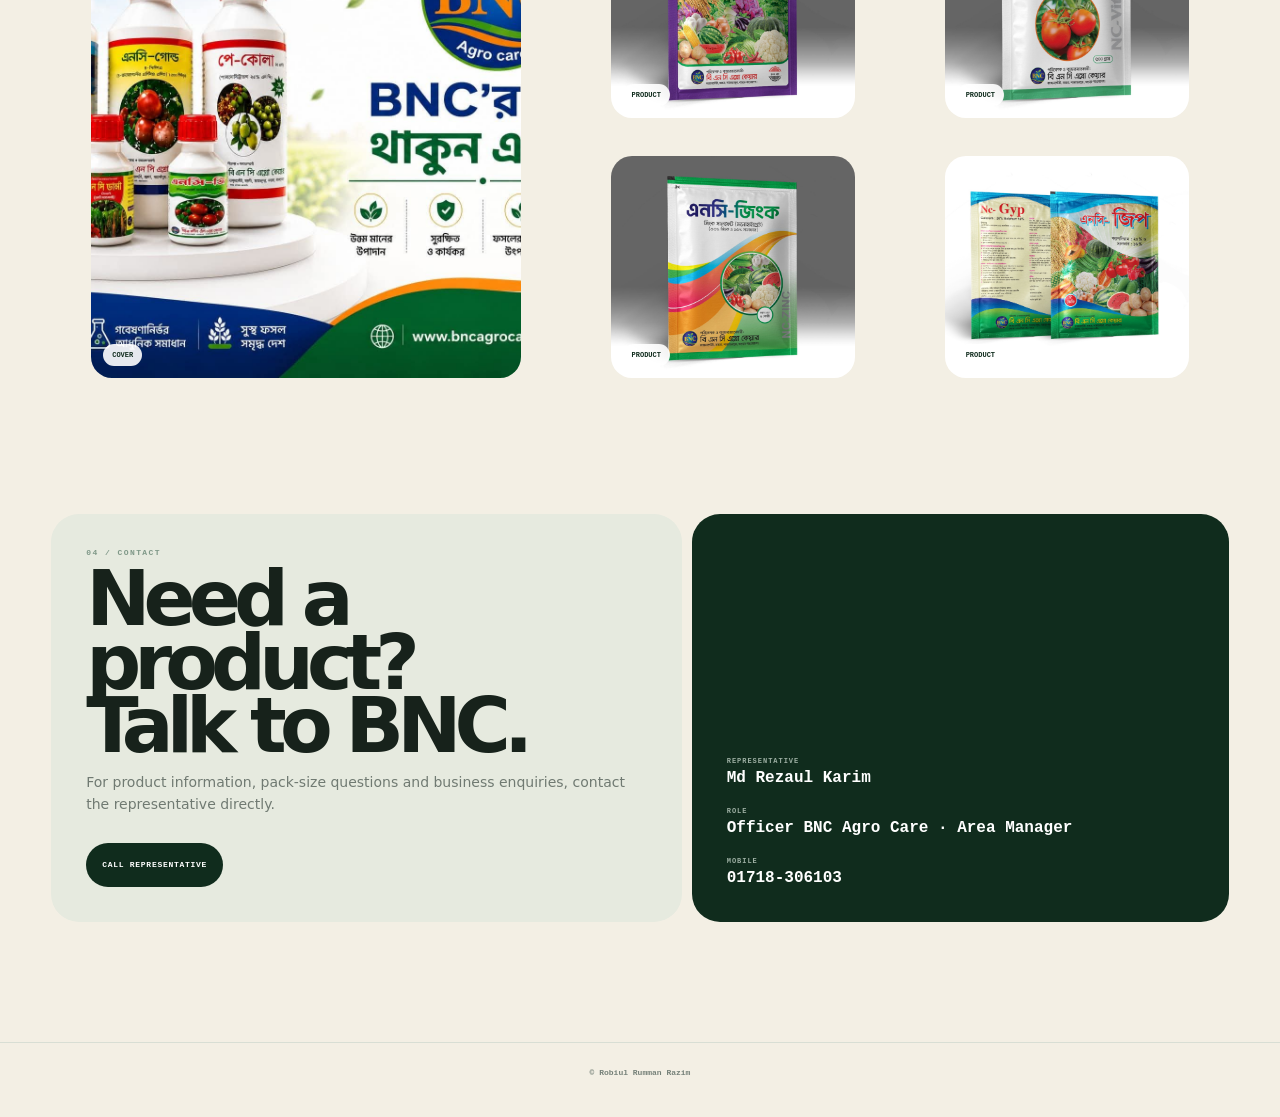
==== commit d81636ea: "Sync BNC redesign from main repository" ====
--- a/index.html
+++ b/index.html
@@ -3,120 +3,158 @@
 <head>
 <meta charset="utf-8">
 <meta name="viewport" content="width=device-width,initial-scale=1,viewport-fit=cover">
-<meta name="theme-color" content="#173c28">
-<meta name="description" content="BNC Agro Care — agricultural products, pack sizes and company information.">
+<meta name="theme-color" content="#102c1d">
+<meta name="description" content="BNC Agro Care — agricultural products, pack sizes and contact information.">
 <link rel="manifest" href="./manifest.webmanifest">
 <link rel="icon" href="./FB_IMG_1789811599210.jpg">
 <title>BNC Agro Care</title>
+<link rel="preconnect" href="https://fonts.googleapis.com">
 <style>
-:root{--bg:#f3f1e7;--paper:#fbfaf5;--ink:#17221b;--muted:#6d786f;--line:#d9dfd6;--green:#173c28;--green2:#245238;--lime:#b8df68;--cream:#ece8dc;--white:#fff;--shadow:0 30px 90px rgba(18,54,34,.12);--ease:cubic-bezier(.2,.75,.2,1);--mx:0px;--my:0px}
+:root{
+  --forest:#102c1d;--forest2:#173c28;--lime:#c8e879;--sand:#f3efe4;--paper:#fbfaf6;
+  --ink:#17221b;--muted:#707a72;--line:#d8ded4;--white:#fff;--shadow:0 28px 90px rgba(9,35,21,.14);
+  --ease:cubic-bezier(.16,.72,.2,1);--mx:0px;--my:0px
+}
 *{box-sizing:border-box}
 html{scroll-behavior:smooth}
-body{margin:0;background:radial-gradient(circle at 20% 0,#fbfaf7 0 18%,transparent 43%),var(--bg);color:var(--ink);font:14px/1.6 Inter,system-ui,-apple-system,BlinkMacSystemFont,"Segoe UI",sans-serif;overflow-x:hidden}
-body:before{content:"";position:fixed;inset:0;pointer-events:none;opacity:.24;background-image:linear-gradient(rgba(23,60,40,.035) 1px,transparent 1px),linear-gradient(90deg,rgba(23,60,40,.035) 1px,transparent 1px);background-size:42px 42px;mask-image:linear-gradient(to bottom,rgba(0,0,0,.5),transparent 75%)}
-a{color:inherit;text-decoration:none}button,input{font:inherit}img{max-width:100%;display:block}
-.wrap{width:min(1240px,92vw);margin:auto}
-.nav{position:sticky;top:0;z-index:30;background:rgba(243,241,231,.76);backdrop-filter:blur(18px);border-bottom:1px solid rgba(23,60,40,.08)}
-.navInner{min-height:76px;display:flex;align-items:center;justify-content:space-between;gap:25px}
-.logo{display:flex;align-items:center;width:170px;height:50px}.logo img{width:100%;height:100%;object-fit:contain;object-position:left center}
-.navLinks{display:flex;align-items:center;gap:28px}.navLinks a{font:900 9px/1 ui-monospace,SFMono-Regular,Consolas,monospace;letter-spacing:.12em;text-transform:uppercase;color:#55635a;position:relative;padding:8px 0}.navLinks a:after{content:"";position:absolute;left:0;right:100%;bottom:2px;height:1px;background:var(--green);transition:right .35s var(--ease)}.navLinks a:hover{color:var(--green)}.navLinks a:hover:after{right:0}
-.menu{display:none;border:1px solid var(--line);background:rgba(255,255,255,.65);border-radius:999px;padding:10px 13px;font:900 9px ui-monospace,SFMono-Regular,Consolas,monospace}
-.hero{padding:18px 0 0}.heroShell{position:relative;aspect-ratio:16/9;border-radius:34px;overflow:hidden;background:var(--green);box-shadow:var(--shadow);isolation:isolate}
-.heroMedia{position:absolute;inset:0}.heroMedia img{width:100%;height:100%;object-fit:cover;object-position:center;transform:scale(1.035) translate3d(calc(var(--mx)*.035),calc(var(--my)*.025),0);transition:transform .25s ease-out;filter:saturate(.98) contrast(1.02)}
-.heroMedia:after{content:"";position:absolute;inset:0;background:linear-gradient(90deg,rgba(8,27,17,.85) 0%,rgba(8,27,17,.58) 32%,rgba(8,27,17,.1) 65%,rgba(8,27,17,.15) 100%),linear-gradient(180deg,rgba(8,27,17,.08),rgba(8,27,17,.5))}
-.heroGlow{position:absolute;width:38vw;height:38vw;max-width:520px;max-height:520px;border-radius:50%;background:radial-gradient(circle,rgba(184,223,104,.24),transparent 68%);filter:blur(10px);right:-12vw;top:-16vw;transform:translate3d(calc(var(--mx)*-.06),calc(var(--my)*-.04),0);pointer-events:none}
-.heroContent{position:relative;z-index:2;min-height:100%;display:flex;align-items:flex-end;padding:clamp(40px,6vw,80px);color:#fff}.heroCopy{max-width:760px}
-.kicker{font:900 9px/1 ui-monospace,SFMono-Regular,Consolas,monospace;letter-spacing:.2em;text-transform:uppercase;color:var(--lime)}
-.hero h1{margin:18px 0 18px;font-size:clamp(58px,8.5vw,118px);line-height:.82;letter-spacing:-.09em;max-width:820px}.hero h1 em{font-style:normal;color:#dce9dc}.heroText{max-width:600px;color:#d0ddd3;font-size:15px}
-.heroActions{display:flex;flex-wrap:wrap;gap:10px;margin-top:28px}.btn{display:inline-flex;align-items:center;justify-content:center;min-height:44px;padding:0 17px;border-radius:999px;font:900 9px/1 ui-monospace,SFMono-Regular,Consolas,monospace;letter-spacing:.08em;text-transform:uppercase;transition:transform .35s var(--ease),background .25s,border-color .25s}.btnPrimary{background:#fff;color:var(--green)}.btnGhost{border:1px solid rgba(255,255,255,.26);color:#fff;background:rgba(255,255,255,.03)}.btn:hover{transform:translateY(-2px)}
-.heroFacts{display:grid;grid-template-columns:repeat(3,minmax(0,1fr));gap:10px;margin-top:34px;max-width:650px}.fact{padding:11px 12px 0;border-top:1px solid rgba(255,255,255,.2)}.fact strong{display:block;font-size:22px;letter-spacing:-.05em}.fact span{display:block;margin-top:3px;color:#9fb1a5;font:800 7px/1.2 ui-monospace,SFMono-Regular,Consolas,monospace;text-transform:uppercase;letter-spacing:.1em}
-.ticker{overflow:hidden;border-bottom:1px solid var(--line);background:var(--lime)}.tickerTrack{display:flex;width:max-content;animation:ticker 26s linear infinite}.tickerItem{padding:12px 24px;color:#193720;font:900 8px ui-monospace,SFMono-Regular,Consolas,monospace;text-transform:uppercase;letter-spacing:.16em}@keyframes ticker{to{transform:translateX(-50%)}}
-.section{padding:110px 0}.sectionHead{display:grid;grid-template-columns:minmax(0,.82fr) minmax(0,1.18fr);gap:50px;align-items:end;margin-bottom:34px}.eyebrow{font:900 8px/1 ui-monospace,SFMono-Regular,Consolas,monospace;letter-spacing:.18em;text-transform:uppercase;color:#54725d}.section h2{margin:9px 0 0;font-size:clamp(44px,6vw,82px);line-height:.84;letter-spacing:-.085em}.sectionLead{margin:0;color:var(--muted);max-width:650px;font-size:13px}
-.tools{display:flex;justify-content:space-between;gap:12px;align-items:center;margin-bottom:15px}.search{width:min(460px,100%);height:46px;border:1px solid var(--line);border-radius:13px;padding:0 14px;background:rgba(255,255,255,.66);outline:none;color:var(--ink);box-shadow:0 8px 30px rgba(18,54,34,.03);transition:border-color .25s,box-shadow .25s}.search:focus{border-color:#8da96f;box-shadow:0 0 0 4px rgba(141,169,111,.12)}.count{font:900 8px ui-monospace,SFMono-Regular,Consolas,monospace;text-transform:uppercase;letter-spacing:.1em;color:#7b857d}
-.products{display:grid;grid-template-columns:repeat(2,minmax(0,1fr));gap:10px}.product{position:relative;min-height:245px;border:1px solid var(--line);border-radius:22px;background:rgba(255,255,255,.72);padding:22px;overflow:hidden;transition:transform .45s var(--ease),box-shadow .45s var(--ease),border-color .35s}.product:before{content:"";position:absolute;inset:auto auto 0 0;height:4px;width:100%;background:linear-gradient(90deg,var(--lime),#dbe9b0);transform:scaleX(.15);transform-origin:left;transition:transform .5s var(--ease)}.product:after{content:"";position:absolute;width:140px;height:140px;border-radius:50%;background:radial-gradient(circle,rgba(184,223,104,.18),transparent 68%);right:-60px;top:-60px;opacity:.45;transition:transform .6s var(--ease)}.product:hover{transform:translateY(-6px);box-shadow:var(--shadow);border-color:#c9d4c8}.product:hover:before{transform:scaleX(1)}.product:hover:after{transform:scale(1.35)}.code{font:900 8px/1 ui-monospace,SFMono-Regular,Consolas,monospace;letter-spacing:.12em;color:#5d7664}.product h3{margin:28px 0 7px;font-size:27px;line-height:.94;letter-spacing:-.065em;max-width:14ch}.packTitle{margin-top:auto;padding-top:16px;border-top:1px solid var(--line);font:900 7px/1 ui-monospace,SFMono-Regular,Consolas,monospace;letter-spacing:.12em;text-transform:uppercase;color:#7d887f}.packs{display:flex;flex-wrap:wrap;gap:5px;margin-top:8px}.pack{padding:6px 8px;border:1px solid #d9e1d7;border-radius:999px;background:#f6f8f3;color:#365640;font:800 7px/1 ui-monospace,SFMono-Regular,Consolas,monospace}
-.showcase{background:var(--green);color:#fff}.showcaseGrid{display:grid;grid-template-columns:1.1fr .9fr;gap:10px}.showcaseCard{border:1px solid rgba(255,255,255,.1);border-radius:26px;overflow:hidden;min-height:470px;position:relative}.showcaseCard img{width:100%;height:100%;object-fit:cover;transition:transform .9s var(--ease)}.showcaseCard:hover img{transform:scale(1.035)}.showcaseCard:first-child{background:#244932}.showcaseCard:first-child:after{content:"";position:absolute;inset:0;background:linear-gradient(180deg,rgba(15,44,28,.05),rgba(15,44,28,.78))}.showcaseLabel{position:absolute;left:24px;right:24px;bottom:23px;z-index:2}.showcaseLabel strong{display:block;font-size:14px}.showcaseLabel span{display:block;color:#b9cbbf;font:800 7px ui-monospace,SFMono-Regular,Consolas,monospace;letter-spacing:.1em;text-transform:uppercase;margin-top:4px}.infoPanel{padding:30px;background:#f8f5eb;color:var(--ink);display:flex;flex-direction:column;justify-content:space-between}.infoPanel h3{margin:11px 0;font-size:50px;line-height:.86;letter-spacing:-.08em}.infoPanel p{color:var(--muted);max-width:420px}.infoList{display:grid;gap:8px;margin-top:30px}.infoRow{display:flex;justify-content:space-between;gap:15px;padding:11px 0;border-bottom:1px solid var(--line);font-size:12px}.infoRow span:last-child{font-weight:800;text-align:right}
-.gallery{display:grid;grid-template-columns:1.15fr .85fr .85fr;grid-template-rows:240px 240px;gap:10px}.tile{position:relative;border-radius:20px;overflow:hidden;background:#d8ded5}.tile:first-child{grid-row:span 2}.tile img{width:100%;height:100%;object-fit:cover;transition:transform .8s var(--ease)}.tile:hover img{transform:scale(1.045)}.tile span{position:absolute;left:12px;bottom:12px;padding:7px 9px;border-radius:999px;background:rgba(255,255,255,.9);color:var(--green);font:900 7px ui-monospace,SFMono-Regular,Consolas,monospace;text-transform:uppercase}
-.contact{padding:20px 0 120px}.contactCard{border:1px solid var(--line);border-radius:26px;background:rgba(255,255,255,.68);padding:34px;display:grid;grid-template-columns:1fr .72fr;gap:30px;box-shadow:0 12px 50px rgba(18,54,34,.05)}.contactCard h2{margin:11px 0;font-size:clamp(44px,5.4vw,72px);line-height:.85;letter-spacing:-.08em}.contactCard p{color:var(--muted);max-width:620px}.contactSide{border-left:1px solid var(--line);padding-left:28px;display:flex;flex-direction:column;justify-content:flex-end}.contactSide small{font:900 7px ui-monospace,SFMono-Regular,Consolas,monospace;text-transform:uppercase;color:#8a938c;letter-spacing:.13em}.contactSide a{margin-top:5px;font:900 16px ui-monospace,SFMono-Regular,Consolas,monospace;color:var(--green)}.contactSide a+a{margin-top:14px}
-.footer{padding:26px 0 44px;text-align:center;border-top:1px solid var(--line);font:800 8px ui-monospace,SFMono-Regular,Consolas,monospace;text-transform:uppercase;letter-spacing:.09em;color:#6f7b72}.footer a{transition:color .25s}.footer a:hover{color:var(--green)}
-.reveal{opacity:0;transform:translateY(22px);transition:opacity .75s var(--ease),transform .75s var(--ease);transition-delay:calc(var(--delay,0) * 70ms)}.reveal.in{opacity:1;transform:none}
-@media(max-width:980px){.navLinks{display:none}.menu{display:block}.nav.open .mobileLinks{display:flex}.mobileLinks{display:none;flex-direction:column;gap:10px;padding:10px 0 15px}.mobileLinks a{font:900 8px ui-monospace,SFMono-Regular,Consolas,monospace;text-transform:uppercase;color:#52615a}.sectionHead,.showcaseGrid,.contactCard{grid-template-columns:1fr}.contactSide{border-left:0;border-top:1px solid var(--line);padding:20px 0 0}}
-@media(max-width:720px){.wrap{width:92vw}.navInner{min-height:66px}.logo{width:140px}.heroShell{border-radius:24px;min-height:650px}.heroMedia{inset:0}.heroContent{padding:30px 24px 34px}.hero h1{font-size:clamp(48px,14vw,76px)}.heroText{font-size:13px}.heroFacts{display:none}.section{padding:78px 0}.tools{display:block}.search{width:100%;margin-bottom:8px}.products{grid-template-columns:1fr}.showcaseCard{min-height:340px}.gallery{grid-template-columns:1fr;grid-template-rows:250px}.tile:first-child{grid-row:auto}.contact{padding-bottom:85px}.contactCard{padding:25px}}
-@media(prefers-reduced-motion:reduce){html{scroll-behavior:auto}.tickerTrack{animation:none}.heroMedia img,.heroGlow{transform:none!important;transition:none}.reveal{opacity:1;transform:none;transition:none}.product,.btn,.tile img,.showcaseCard img{transition:none}}
+body{margin:0;background:var(--sand);color:var(--ink);font:14px/1.55 Inter,system-ui,-apple-system,BlinkMacSystemFont,"Segoe UI",sans-serif;overflow-x:hidden}
+body:before{content:"";position:fixed;inset:0;pointer-events:none;opacity:.13;background-image:linear-gradient(rgba(16,44,29,.11) 1px,transparent 1px),linear-gradient(90deg,rgba(16,44,29,.11) 1px,transparent 1px);background-size:36px 36px;mask-image:linear-gradient(#000,transparent 70%)}
+a{text-decoration:none;color:inherit}button,input{font:inherit}img{display:block;max-width:100%}
+.wrap{width:min(1320px,92vw);margin:auto}
+.nav{position:fixed;inset:0 0 auto;z-index:50;padding:14px 0;pointer-events:none}
+.navInner{display:flex;justify-content:space-between;align-items:center;gap:18px;pointer-events:auto;padding:10px 12px 10px 14px;background:rgba(250,248,241,.78);border:1px solid rgba(255,255,255,.54);border-radius:18px;box-shadow:0 10px 40px rgba(10,30,18,.08);backdrop-filter:blur(20px)}
+.logo{width:154px;height:44px;display:block}.logo img{width:100%;height:100%;object-fit:contain;object-position:left center}
+.navLinks{display:flex;align-items:center;gap:22px}.navLinks a{font:900 8px/1 ui-monospace,SFMono-Regular,Consolas,monospace;letter-spacing:.13em;text-transform:uppercase;color:#526058}.navLinks a:hover{color:var(--forest)}
+.navCta{padding:10px 13px;border-radius:999px;background:var(--forest);color:#fff!important}
+.menu{display:none;border:1px solid var(--line);background:#fff;border-radius:999px;padding:9px 12px;font:900 8px ui-monospace,SFMono-Regular,Consolas,monospace}
+.mobileLinks{display:none}
+
+.hero{padding:14px 0 0}
+.heroFrame{position:relative;aspect-ratio:16/9;overflow:hidden;border-radius:30px;background:var(--forest);box-shadow:var(--shadow);isolation:isolate}
+.heroImage{position:absolute;inset:0;overflow:hidden}
+.heroImage img{width:100%;height:100%;object-fit:cover;transform:scale(1.04) translate3d(calc(var(--mx)*.035),calc(var(--my)*.025),0);transition:transform .25s ease-out}
+.heroImage:after{content:"";position:absolute;inset:0;background:linear-gradient(90deg,rgba(8,25,16,.92),rgba(8,25,16,.53) 38%,rgba(8,25,16,.08) 70%,rgba(8,25,16,.1)),linear-gradient(0deg,rgba(8,25,16,.55),transparent 55%)}
+.heroGlow{position:absolute;width:38vw;height:38vw;max-width:520px;max-height:520px;border-radius:50%;right:-12vw;top:-18vw;background:radial-gradient(circle,rgba(200,232,121,.25),transparent 68%);filter:blur(5px);transform:translate3d(calc(var(--mx)*-.06),calc(var(--my)*-.05),0)}
+.heroGrid{position:relative;z-index:2;height:100%;display:grid;grid-template-columns:1.15fr .85fr;align-items:end;padding:clamp(42px,6vw,84px)}
+.heroCopy{max-width:780px;color:#fff}
+.eyebrow{font:900 8px/1 ui-monospace,SFMono-Regular,Consolas,monospace;letter-spacing:.18em;text-transform:uppercase;color:#7f9888}
+.eyebrow.light{color:var(--lime)}
+.hero h1{font-size:clamp(58px,8vw,126px);line-height:.79;letter-spacing:-.095em;margin:17px 0 21px;max-width:850px}
+.hero h1 em{font-style:normal;color:#d8e2da}
+.heroLead{max-width:600px;color:#d2ddd5;font-size:15px}
+.heroActions{display:flex;gap:9px;flex-wrap:wrap;margin-top:28px}
+.btn{display:inline-flex;align-items:center;justify-content:center;min-height:44px;padding:0 16px;border-radius:999px;font:900 8px/1 ui-monospace,SFMono-Regular,Consolas,monospace;letter-spacing:.09em;text-transform:uppercase;transition:transform .35s var(--ease),background .25s}
+.btn:hover{transform:translateY(-2px)}
+.btnPrimary{background:#fff;color:var(--forest)}.btnDark{background:var(--forest);color:#fff}.btnGhost{border:1px solid rgba(255,255,255,.24);background:rgba(255,255,255,.04);color:#fff}
+.heroMeta{align-self:end;justify-self:end;width:min(320px,100%);color:#fff}
+.metaBox{padding:15px;border-top:1px solid rgba(255,255,255,.2);display:grid;grid-template-columns:1fr 1fr;gap:16px}
+.metaBox strong{font-size:22px;letter-spacing:-.05em}.metaBox span{display:block;margin-top:3px;color:#9db0a3;font:800 7px ui-monospace,SFMono-Regular,Consolas,monospace;text-transform:uppercase}
+.metaLine{display:flex;align-items:center;gap:9px;padding:11px 0;border-bottom:1px solid rgba(255,255,255,.12);font:800 7px ui-monospace,SFMono-Regular,Consolas,monospace;text-transform:uppercase;color:#aab9b0}.metaDot{width:6px;height:6px;border-radius:50%;background:var(--lime);box-shadow:0 0 0 5px rgba(200,232,121,.1)}
+
+.rail{background:var(--lime);overflow:hidden}.railTrack{display:flex;width:max-content;animation:rail 25s linear infinite}.rail span{padding:11px 22px;font:900 8px ui-monospace,SFMono-Regular,Consolas,monospace;text-transform:uppercase;letter-spacing:.15em;color:#17331f}@keyframes rail{to{transform:translateX(-50%)}}
+
+.section{padding:112px 0}.sectionHead{display:grid;grid-template-columns:.85fr 1.15fr;gap:50px;align-items:end;margin-bottom:30px}.sectionTitle{font-size:clamp(45px,6vw,86px);line-height:.84;letter-spacing:-.09em;margin:9px 0 0}.sectionText{color:var(--muted);max-width:650px;font-size:13px;margin:0}
+
+.catalogTools{display:flex;justify-content:space-between;align-items:center;gap:14px;margin-bottom:13px}.search{height:48px;width:min(480px,100%);border:1px solid var(--line);border-radius:13px;padding:0 14px;background:rgba(255,255,255,.62);outline:none;color:var(--ink);box-shadow:0 8px 30px rgba(10,30,18,.04);transition:border-color .25s,box-shadow .25s}.search:focus{border-color:#89a36f;box-shadow:0 0 0 4px rgba(137,163,111,.12)}.count{font:900 8px ui-monospace,SFMono-Regular,Consolas,monospace;text-transform:uppercase;letter-spacing:.1em;color:#7a847d}
+.products{display:grid;grid-template-columns:repeat(2,minmax(0,1fr));gap:10px}.product{position:relative;min-height:245px;padding:22px;border:1px solid var(--line);border-radius:22px;background:rgba(255,255,255,.74);overflow:hidden;transition:transform .45s var(--ease),box-shadow .45s var(--ease),border-color .3s}.product:before{content:"";position:absolute;inset:0;background:linear-gradient(135deg,rgba(200,232,121,.13),transparent 40%);opacity:0;transition:opacity .45s}.product:after{content:"";position:absolute;width:160px;height:160px;border-radius:50%;right:-70px;top:-65px;background:radial-gradient(circle,rgba(200,232,121,.25),transparent 67%);transform:scale(.7);transition:transform .55s var(--ease)}.product:hover{transform:translateY(-5px);box-shadow:var(--shadow);border-color:#c4d0c2}.product:hover:before{opacity:1}.product:hover:after{transform:scale(1.15)}
+.productTop{display:flex;justify-content:space-between;gap:12px;align-items:center;position:relative;z-index:1}.productCode{font:900 8px ui-monospace,SFMono-Regular,Consolas,monospace;letter-spacing:.15em;color:#587260}.productArrow{font:900 18px/1 ui-monospace,SFMono-Regular,Consolas,monospace;color:#a0aba2;transition:transform .3s}.product:hover .productArrow{transform:translate(3px,-3px);color:var(--forest)}.product h3{position:relative;z-index:1;margin:38px 0 14px;max-width:15ch;font-size:28px;line-height:.92;letter-spacing:-.065em}.packLabel{position:relative;z-index:1;padding-top:14px;border-top:1px solid var(--line);font:900 7px ui-monospace,SFMono-Regular,Consolas,monospace;text-transform:uppercase;letter-spacing:.12em;color:#7c867e}.packs{position:relative;z-index:1;display:flex;flex-wrap:wrap;gap:5px;margin-top:8px}.pack{padding:6px 8px;border:1px solid #d9e1d7;border-radius:999px;background:#f6f8f2;color:#365640;font:800 7px ui-monospace,SFMono-Regular,Consolas,monospace}
+
+.story{background:var(--forest);color:#fff;position:relative;overflow:hidden}.story:before{content:"";position:absolute;width:48vw;height:48vw;border-radius:50%;right:-22vw;top:-18vw;background:radial-gradient(circle,rgba(200,232,121,.16),transparent 68%);pointer-events:none}.storyGrid{position:relative;z-index:1;display:grid;grid-template-columns:1.08fr .92fr;gap:10px}.storyMedia,.storyCard{min-height:520px;border-radius:28px;overflow:hidden}.storyMedia{position:relative}.storyMedia img{width:100%;height:100%;object-fit:cover;transition:transform .8s var(--ease)}.storyMedia:hover img{transform:scale(1.035)}.storyMedia:after{content:"";position:absolute;inset:0;background:linear-gradient(0deg,rgba(7,25,15,.72),transparent 60%)}.storyCaption{position:absolute;z-index:2;left:24px;right:24px;bottom:22px}.storyCaption strong{display:block;font-size:16px}.storyCaption span{display:block;margin-top:4px;color:#b8c9bf;font:800 7px ui-monospace,SFMono-Regular,Consolas,monospace;text-transform:uppercase;letter-spacing:.11em}
+.storyCard{background:#f8f4e8;color:var(--ink);padding:34px;display:flex;flex-direction:column;justify-content:space-between}.storyCard h3{margin:11px 0;font-size:57px;line-height:.86;letter-spacing:-.085em}.storyCard p{max-width:470px;color:var(--muted)}.stats{display:grid;grid-template-columns:1fr 1fr;gap:8px;margin-top:30px}.stat{padding:12px;border-top:1px solid var(--line)}.stat strong{display:block;font-size:19px}.stat span{display:block;margin-top:3px;color:#7e8980;font:800 7px ui-monospace,SFMono-Regular,Consolas,monospace;text-transform:uppercase}
+
+.gallery{display:grid;grid-template-columns:1.1fr .7fr .7fr;grid-template-rows:250px 250px;gap:10px}.tile{position:relative;border-radius:21px;overflow:hidden;background:#d5dbd3}.tile:first-child{grid-row:span 2}.tile img{width:100%;height:100%;object-fit:cover;transition:transform .8s var(--ease)}.tile:hover img{transform:scale(1.045)}.tileTag{position:absolute;left:12px;bottom:12px;padding:7px 9px;background:rgba(255,255,255,.9);border-radius:999px;color:var(--forest);font:900 7px ui-monospace,SFMono-Regular,Consolas,monospace;text-transform:uppercase}
+
+.contact{padding:10px 0 120px}.contactCard{display:grid;grid-template-columns:1.08fr .92fr;gap:10px}.contactMain,.contactSide{border-radius:28px;padding:35px}.contactMain{background:#e6eadf}.contactMain h2{margin:10px 0;font-size:clamp(46px,6vw,82px);line-height:.83;letter-spacing:-.09em}.contactMain p{color:var(--muted);max-width:650px}.contactSide{background:var(--forest);color:#fff;display:flex;flex-direction:column;justify-content:flex-end}.contactSide small{font:900 7px ui-monospace,SFMono-Regular,Consolas,monospace;letter-spacing:.14em;text-transform:uppercase;color:#9eb0a4}.contactSide a{margin-top:4px;font:900 16px ui-monospace,SFMono-Regular,Consolas,monospace}.contactSide a+a{margin-top:18px;color:#cce59d}
+
+.footer{padding:25px 0 40px;border-top:1px solid var(--line);text-align:center;color:#758078;font:800 8px ui-monospace,SFMono-Regular,Consolas,monospace}.footer a:hover{color:var(--forest)}
+.reveal{opacity:0;transform:translateY(24px);transition:opacity .75s var(--ease),transform .75s var(--ease);transition-delay:calc(var(--delay,0) * 70ms)}.reveal.in{opacity:1;transform:none}
+@media(max-width:960px){.navLinks{display:none}.menu{display:block}.sectionHead,.storyGrid,.contactCard{grid-template-columns:1fr}.nav.open .mobileLinks{display:flex}.mobileLinks{padding:9px 14px 13px;gap:11px;flex-direction:column;background:rgba(250,248,241,.9);border:1px solid var(--line);border-radius:16px;margin-top:5px}.mobileLinks a{font:900 8px ui-monospace,SFMono-Regular,Consolas,monospace;text-transform:uppercase;color:#536159}}
+@media(max-width:720px){.wrap{width:92vw}.hero{padding-top:78px}.heroFrame{min-height:auto;border-radius:24px}.heroGrid{display:flex;min-height:0;padding:30px 24px;align-items:flex-end}.hero h1{font-size:clamp(52px,14vw,78px)}.heroLead{font-size:13px}.heroMeta{display:none}.catalogTools{display:block}.search{width:100%;margin-bottom:8px}.products{grid-template-columns:1fr}.section{padding:78px 0}.storyMedia,.storyCard{min-height:360px}.storyCard{padding:27px}.storyCard h3{font-size:47px}.gallery{grid-template-columns:1fr;grid-template-rows:260px}.tile:first-child{grid-row:auto}.contact{padding-bottom:80px}.contactMain,.contactSide{padding:27px}}
+@media(prefers-reduced-motion:reduce){html{scroll-behavior:auto}.railTrack{animation:none}.heroImage img,.heroGlow{transform:none!important;transition:none}.reveal{opacity:1;transform:none;transition:none}.product,.btn,.tile img,.storyMedia img{transition:none}}
 </style>
 </head>
 <body>
 <header class="nav" id="nav">
   <div class="wrap navInner">
     <a class="logo" href="./" aria-label="BNC Agro Care"><img src="./FB_IMG_1789811599210.jpg" alt="BNC Agro Care"></a>
-    <nav class="navLinks" aria-label="Main navigation"><a href="#products">Products</a><a href="#about">About</a><a href="#gallery">Gallery</a><a href="#contact">Contact</a></nav>
+    <nav class="navLinks"><a href="#products">Products</a><a href="#about">About</a><a href="#gallery">Gallery</a><a href="#contact" class="navCta">Contact</a></nav>
     <button class="menu" id="menu" type="button" aria-expanded="false">Menu</button>
   </div>
-  <nav class="wrap mobileLinks" id="mobileLinks" aria-label="Mobile navigation"><a href="#products">Products</a><a href="#about">About</a><a href="#gallery">Gallery</a><a href="#contact">Contact</a></nav>
+  <nav class="wrap mobileLinks" id="mobileLinks"><a href="#products">Products</a><a href="#about">About</a><a href="#gallery">Gallery</a><a href="#contact">Contact</a></nav>
 </header>
 <main>
-<section class="hero"><div class="wrap"><div class="heroShell reveal">
-  <div class="heroMedia" aria-hidden="true"><img src="./FB_IMG_1789811611633.jpg" alt=""></div>
-  <div class="heroGlow" aria-hidden="true"></div>
-  <div class="heroContent"><div class="heroCopy">
-    <div class="kicker">BNC Agro Care</div>
-    <h1>Care for the crop.<br><em>Clarity for the choice.</em></h1>
-    <p class="heroText">Explore the current BNC Agro Care product range, pack sizes and contact details in one clear customer-facing catalogue.</p>
-    <div class="heroActions"><a class="btn btnPrimary" href="#products">Explore products</a><a class="btn btnGhost" href="#contact">Contact</a></div>
-    <div class="heroFacts"><div class="fact"><strong id="heroProducts">—</strong><span>Products</span></div><div class="fact"><strong id="heroPacks">—</strong><span>Pack formats</span></div><div class="fact"><strong>01</strong><span>Digital catalogue</span></div></div>
-  </div></div>
+<section class="hero"><div class="wrap"><div class="heroFrame reveal">
+  <div class="heroImage"><img src="./FB_IMG_1789811611633.jpg" alt="BNC Agro Care cover"></div>
+  <div class="heroGlow"></div>
+  <div class="heroGrid">
+    <div class="heroCopy">
+      <div class="eyebrow light">BNC Agro Care</div>
+      <h1>Built around<br><em>the crop.</em></h1>
+      <p class="heroLead">A clear product catalogue for growers, dealers and customers — with the BNC range, available pack sizes and a direct contact point.</p>
+      <div class="heroActions"><a class="btn btnPrimary" href="#products">Explore products</a><a class="btn btnGhost" href="#contact">Talk to BNC</a></div>
+    </div>
+    <div class="heroMeta">
+      <div class="metaLine"><i class="metaDot"></i><span>Current catalogue</span></div>
+      <div class="metaBox"><div><strong id="heroProducts">—</strong><span>Products</span></div><div><strong id="heroPacks">—</strong><span>Pack formats</span></div></div>
+    </div>
+  </div>
 </div></div></section>
-<div class="ticker" aria-hidden="true"><div class="tickerTrack"><span class="tickerItem">Product catalogue</span><span class="tickerItem">Pack sizes</span><span class="tickerItem">BNC Agro Care</span><span class="tickerItem">Customer information</span><span class="tickerItem">Product catalogue</span><span class="tickerItem">Pack sizes</span><span class="tickerItem">BNC Agro Care</span><span class="tickerItem">Customer information</span></div></div>
+
+<div class="rail" aria-hidden="true"><div class="railTrack"><span>Product range</span><span>Pack sizes</span><span>BNC Agro Care</span><span>Customer information</span><span>Product range</span><span>Pack sizes</span><span>BNC Agro Care</span><span>Customer information</span></div></div>
+
 <section class="section" id="products"><div class="wrap">
-  <div class="sectionHead reveal"><div><div class="eyebrow">01 / Product range</div><h2>See the range.</h2></div><p class="sectionLead">Browse the current product names and available pack formats. The catalogue stays focused on reference information rather than unsupported claims.</p></div>
-  <div class="tools reveal" style="--delay:1"><input class="search" id="search" type="search" autocomplete="off" placeholder="Search a product or pack size…"><span class="count" id="catalogCount">Loading…</span></div>
+  <div class="sectionHead reveal"><div><div class="eyebrow">01 / Product range</div><h2 class="sectionTitle">Know the range.</h2></div><p class="sectionText">Browse the current product names and available pack formats. The catalogue stays intentionally focused on the information customers need.</p></div>
+  <div class="catalogTools reveal" style="--delay:1"><input class="search" id="search" type="search" autocomplete="off" placeholder="Search a product or pack size…"><span class="count" id="catalogCount">Loading…</span></div>
   <div class="products" id="products" aria-live="polite"></div>
 </div></section>
-<section class="section showcase" id="about"><div class="wrap">
-  <div class="sectionHead reveal"><div><div class="eyebrow" style="color:var(--lime)">02 / About</div><h2>Clear enough to show.</h2></div><p class="sectionLead" style="color:#b7c9bd">A customer-facing surface should make the product range easy to understand, keep the brand visible and leave the rest out of the way.</p></div>
-  <div class="showcaseGrid"><figure class="showcaseCard reveal" style="--delay:1"><img src="./FB_IMG_1789811611633.jpg" alt="BNC Agro Care cover image" loading="lazy"><figcaption class="showcaseLabel"><strong>BNC Agro Care</strong><span>Brand imagery</span></figcaption></figure>
-  <article class="showcaseCard infoPanel reveal" style="--delay:2"><div><div class="eyebrow">BNC / CUSTOMER VIEW</div><h3>Less noise.<br>More product.</h3><p>Product names and pack sizes stay front and center while the interface adds just enough motion to feel alive.</p></div><div class="infoList"><div class="infoRow"><span>Range</span><span id="infoProducts">— products</span></div><div class="infoRow"><span>Formats</span><span id="infoPacks">— pack formats</span></div><div class="infoRow"><span>Contact</span><span>Representative available</span></div></div></article></div>
+
+<section class="section story" id="about"><div class="wrap">
+  <div class="sectionHead reveal"><div><div class="eyebrow light">02 / About</div><h2 class="sectionTitle">A clearer<br>way to browse.</h2></div><p class="sectionText" style="color:#b8c9bf">The experience keeps the brand visible and the product information easy to scan — with motion used as a layer, not as a distraction.</p></div>
+  <div class="storyGrid">
+    <figure class="storyMedia reveal"><img src="./FB_IMG_1789811611633.jpg" alt="BNC Agro Care cover image" loading="lazy"><figcaption class="storyCaption"><strong>BNC Agro Care</strong><span>Brand image</span></figcaption></figure>
+    <article class="storyCard reveal" style="--delay:1"><div><div class="eyebrow">Customer view</div><h3>Less noise.<br>More product.</h3><p>Everything here is designed around the catalogue: clear names, readable pack formats and a simple path to the representative.</p></div><div class="stats"><div class="stat"><strong id="infoProducts">— products</strong><span>Current range</span></div><div class="stat"><strong id="infoPacks">— pack formats</strong><span>Available formats</span></div></div></article>
+  </div>
 </div></section>
+
 <section class="section" id="gallery"><div class="wrap">
-  <div class="sectionHead reveal"><div><div class="eyebrow">03 / Gallery</div><h2>Keep the visual language familiar.</h2></div><p class="sectionLead">Existing BNC imagery is used as a visual layer, with the wide cover kept prominent.</p></div>
-  <div class="gallery reveal"><figure class="tile"><img src="./FB_IMG_1789811611633.jpg" alt="BNC Agro Care cover" loading="lazy"><span>Cover</span></figure><figure class="tile"><img src="./IMG-20260713-WA0000.jpg" alt="BNC Agro Care product image" loading="lazy"><span>Product</span></figure><figure class="tile"><img src="./IMG-20260713-WA0001.jpg" alt="BNC Agro Care product image" loading="lazy"><span>Product</span></figure><figure class="tile"><img src="./IMG-20260713-WA0002.jpg" alt="BNC Agro Care product image" loading="lazy"><span>Product</span></figure><figure class="tile"><img src="./IMG-20260713-WA0003.jpg" alt="BNC Agro Care product image" loading="lazy"><span>Product</span></figure></div>
+  <div class="sectionHead reveal"><div><div class="eyebrow">03 / Gallery</div><h2 class="sectionTitle">See the brand.</h2></div><p class="sectionText">The original BNC imagery stays prominent without becoming the interface itself.</p></div>
+  <div class="gallery reveal"><figure class="tile"><img src="./FB_IMG_1789811611633.jpg" alt="BNC Agro Care cover" loading="lazy"><span class="tileTag">Cover</span></figure><figure class="tile"><img src="./IMG-20260713-WA0000.jpg" alt="BNC Agro Care product" loading="lazy"><span class="tileTag">Product</span></figure><figure class="tile"><img src="./IMG-20260713-WA0001.jpg" alt="BNC Agro Care product" loading="lazy"><span class="tileTag">Product</span></figure><figure class="tile"><img src="./IMG-20260713-WA0002.jpg" alt="BNC Agro Care product" loading="lazy"><span class="tileTag">Product</span></figure><figure class="tile"><img src="./IMG-20260713-WA0003.jpg" alt="BNC Agro Care product" loading="lazy"><span class="tileTag">Product</span></figure></div>
 </div></section>
+
 <section class="contact" id="contact"><div class="wrap"><div class="contactCard reveal">
-  <div><div class="eyebrow">04 / Contact</div><h2>Talk to the representative.</h2><p>For current product information, pack-size questions and business enquiries, use the contact details below.</p><div class="heroActions"><a class="btn" style="background:var(--green);color:#fff" href="tel:+8801718306103">Call representative</a></div></div>
-  <div class="contactSide"><small>Name</small><a href="tel:+8801718306103">Md Rezaul Karim</a><small style="margin-top:18px">Role</small><a href="#contact" aria-label="Representative role">Officer BNC Agro Care · Area Manager</a><small style="margin-top:18px">Mobile</small><a href="tel:+8801718306103">01718-306103</a></div>
+  <div class="contactMain"><div class="eyebrow">04 / Contact</div><h2>Need a product?<br>Talk to BNC.</h2><p>For product information, pack-size questions and business enquiries, contact the representative directly.</p><div class="heroActions"><a class="btn btnDark" href="tel:+8801718306103">Call representative</a></div></div>
+  <div class="contactSide"><small>Representative</small><a href="tel:+8801718306103">Md Rezaul Karim</a><small style="margin-top:20px">Role</small><a href="#contact">Officer BNC Agro Care · Area Manager</a><small style="margin-top:20px">Mobile</small><a href="tel:+8801718306103">01718-306103</a></div>
 </div></div></section>
 </main>
 <footer class="footer"><a href="https://tamasrazim.github.io/" target="_blank" rel="noopener noreferrer">© Robiul Rumman Razim</a></footer>
 <script src="./reference/products.js"></script>
 <script>
-(() => {
-  const data = Array.isArray(window.BNC_PRODUCTS) ? window.BNC_PRODUCTS : [];
-  const $ = s => document.querySelector(s);
-  const grid = $("#products"), search = $("#search"), count = $("#catalogCount");
-  const totalPacks = data.reduce((n,p) => n + (Array.isArray(p.packs) ? p.packs.length : 0), 0);
-  const hp=$("#heroProducts"), hpk=$("#heroPacks"), ip=$("#infoProducts"), ik=$("#infoPacks");
-  if(hp)hp.textContent=data.length;if(hpk)hpk.textContent=totalPacks;if(ip)ip.textContent=data.length+" products";if(ik)ik.textContent=totalPacks+" pack formats";
-  const esc = v => String(v ?? "").replace(/[&<>"]/g, c => ({ "&":"&amp;","<":"&lt;",">":"&gt;",'"':"&quot;" }[c]));
+(()=>{
+  const data=Array.isArray(window.BNC_PRODUCTS)?window.BNC_PRODUCTS:[];
+  const $=s=>document.querySelector(s);
+  const grid=$("#products"),search=$("#search"),count=$("#catalogCount");
+  const totalPacks=data.reduce((n,p)=>n+(Array.isArray(p.packs)?p.packs.length:0),0);
+  $("#heroProducts").textContent=data.length;$("#heroPacks").textContent=totalPacks;
+  $("#infoProducts").textContent=data.length+" products";$("#infoPacks").textContent=totalPacks+" pack formats";
+  const esc=v=>String(v??"").replace(/[&<>"]/g,c=>({"&":"&amp;","<":"&lt;",">":"&gt;",'"':"&quot;"}[c]));
   function render(term=""){
-    const q = term.trim().toLowerCase();
-    const list = data.filter(p => (String(p.name||"")+" "+(Array.isArray(p.packs)?p.packs.join(" "):"")).toLowerCase().includes(q));
-    const packs = list.reduce((n,p)=>n+(Array.isArray(p.packs)?p.packs.length:0),0);
+    const q=term.trim().toLowerCase();
+    const list=data.filter(p=>(String(p.name||"")+" "+(p.packs||[]).join(" ")).toLowerCase().includes(q));
+    const packs=list.reduce((n,p)=>n+(p.packs||[]).length,0);
     count.textContent=list.length+" product"+(list.length===1?"":"s")+" · "+packs+" pack format"+(packs===1?"":"s");
-    if(!list.length){grid.innerHTML='<div style="grid-column:1/-1;padding:34px;border:1px dashed #c9d3ca;border-radius:20px;text-align:center;color:#748078">No matching product found.</div>';return}
-    grid.innerHTML=list.map((p,i)=>{
-      const chips=(p.packs||[]).map(x=>'<span class="pack">'+esc(x)+'</span>').join("");
-      return '<article class="product reveal" style="--delay:'+Math.min(i,7)+'"><span class="code">'+esc(p.code||String(i+1).padStart(2,"0"))+'</span><h3>'+esc(p.name)+'</h3><div class="packTitle">Pack formats</div><div class="packs">'+chips+'</div></article>';
-    }).join("");
+    if(!list.length){grid.innerHTML='<div style="grid-column:1/-1;padding:38px;border:1px dashed #c8d1c7;border-radius:22px;text-align:center;color:#748078">No matching product found.</div>';return}
+    grid.innerHTML=list.map((p,i)=>'<article class="product reveal" style="--delay:'+Math.min(i,7)+'"><div class="productTop"><span class="productCode">'+esc(p.code||String(i+1).padStart(2,"0"))+'</span><span class="productArrow">↗</span></div><h3>'+esc(p.name)+'</h3><div class="packLabel">Pack formats</div><div class="packs">'+(p.packs||[]).map(x=>'<span class="pack">'+esc(x)+'</span>').join("")+'</div></article>').join("");
     requestAnimationFrame(()=>grid.querySelectorAll(".reveal").forEach(observe));
   }
   search.addEventListener("input",()=>render(search.value));render();
   const nav=$("#nav"),menu=$("#menu"),mobile=$("#mobileLinks");
-  menu?.addEventListener("click",()=>{const open=nav.classList.toggle("open");menu.setAttribute("aria-expanded",String(open));});
-  mobile?.addEventListener("click",e=>{if(e.target.matches("a")){nav.classList.remove("open");menu.setAttribute("aria-expanded","false");}});
+  menu?.addEventListener("click",()=>{const open=nav.classList.toggle("open");menu.setAttribute("aria-expanded",String(open))});
+  mobile?.addEventListener("click",e=>{if(e.target.matches("a")){nav.classList.remove("open");menu.setAttribute("aria-expanded","false")}});
   const reduce=matchMedia("(prefers-reduced-motion: reduce)").matches;
-  const observer=!reduce&&"IntersectionObserver"in window?new IntersectionObserver(entries=>{entries.forEach(entry=>{if(entry.isIntersecting){entry.target.classList.add("in");observer.unobserve(entry.target);}})},{threshold:.12,rootMargin:"0px 0px -30px"}):null;
-  function observe(el){if(!el)return;if(observer)observer.observe(el);else el.classList.add("in")}
+  const observer=!reduce&&"IntersectionObserver"in window?new IntersectionObserver(es=>es.forEach(e=>{if(e.isIntersecting){e.target.classList.add("in");observer.unobserve(e.target)}}),{threshold:.11,rootMargin:"0px 0px -30px"}):null;
+  function observe(el){if(observer)observer.observe(el);else el.classList.add("in")}
   document.querySelectorAll(".reveal").forEach(observe);
-  if(!reduce){let tx=0,ty=0,ax=0,ay=0;window.addEventListener("pointermove",e=>{tx=(e.clientX/window.innerWidth-.5)*34;ty=(e.clientY/window.innerHeight-.5)*24},{passive:true});function frame(){ax+=(tx-ax)*.06;ay+=(ty-ay)*.06;document.documentElement.style.setProperty("--mx",ax.toFixed(2)+"px");document.documentElement.style.setProperty("--my",ay.toFixed(2)+"px");requestAnimationFrame(frame)}frame()}
+  if(!reduce){let tx=0,ty=0,ax=0,ay=0;window.addEventListener("pointermove",e=>{tx=(e.clientX/innerWidth-.5)*34;ty=(e.clientY/innerHeight-.5)*24},{passive:true});function tick(){ax+=(tx-ax)*.06;ay+=(ty-ay)*.06;document.documentElement.style.setProperty("--mx",ax.toFixed(2)+"px");document.documentElement.style.setProperty("--my",ay.toFixed(2)+"px");requestAnimationFrame(tick)}tick()}
 })();
 </script>
 <script>if("serviceWorker"in navigator)navigator.serviceWorker.register("./sw.js").catch(()=>{});</script>
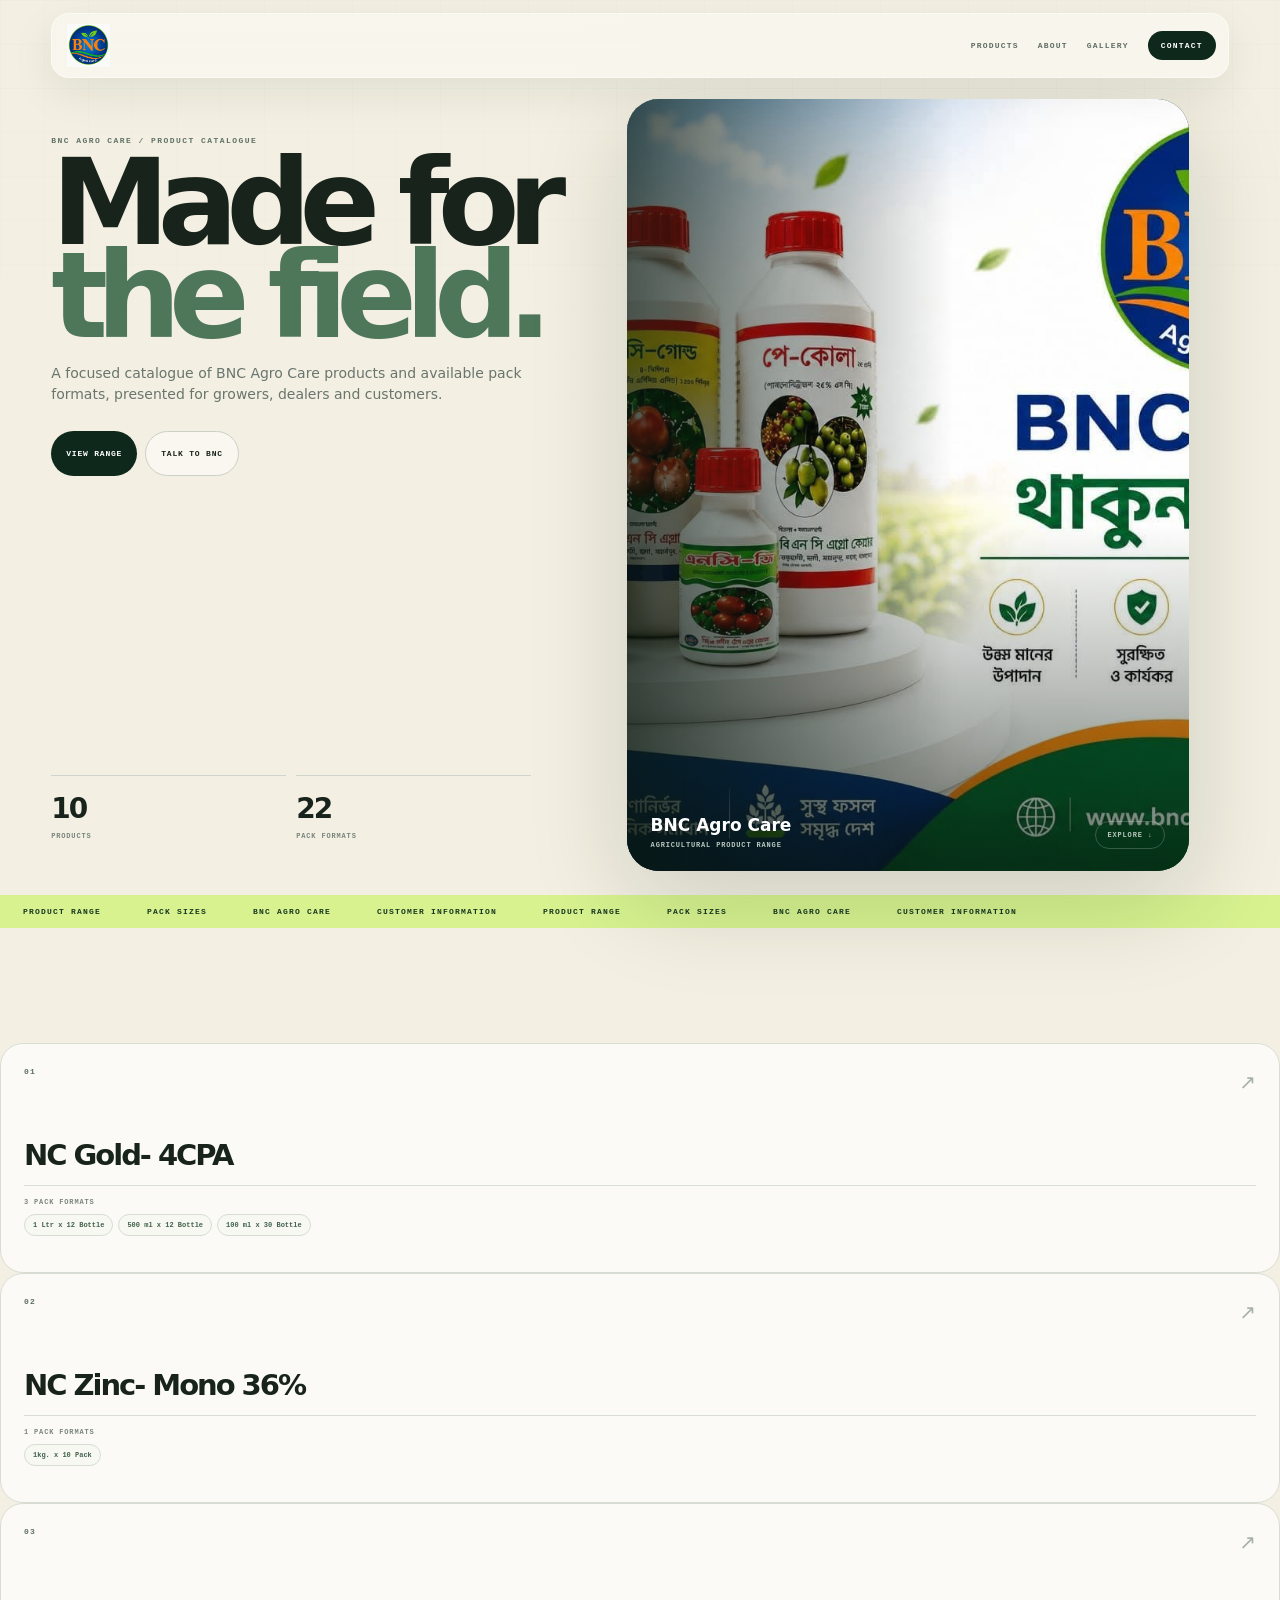
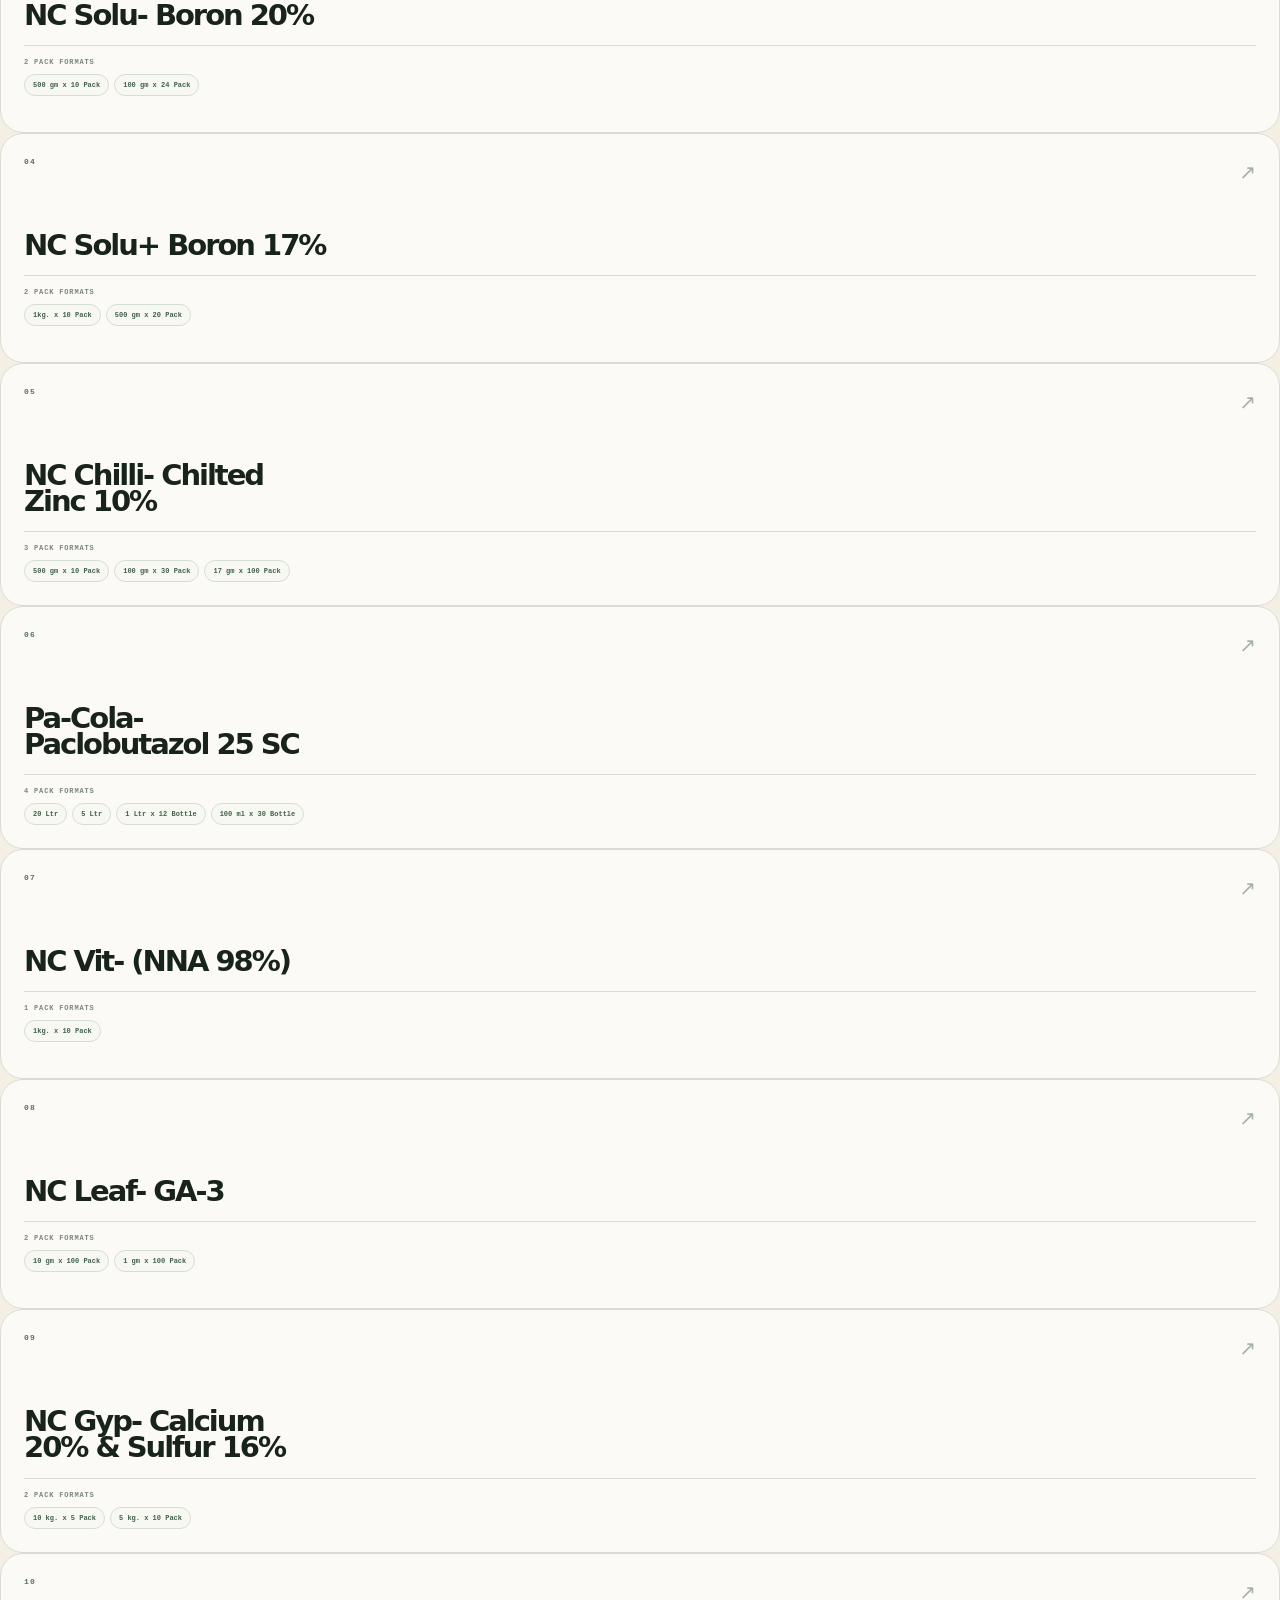
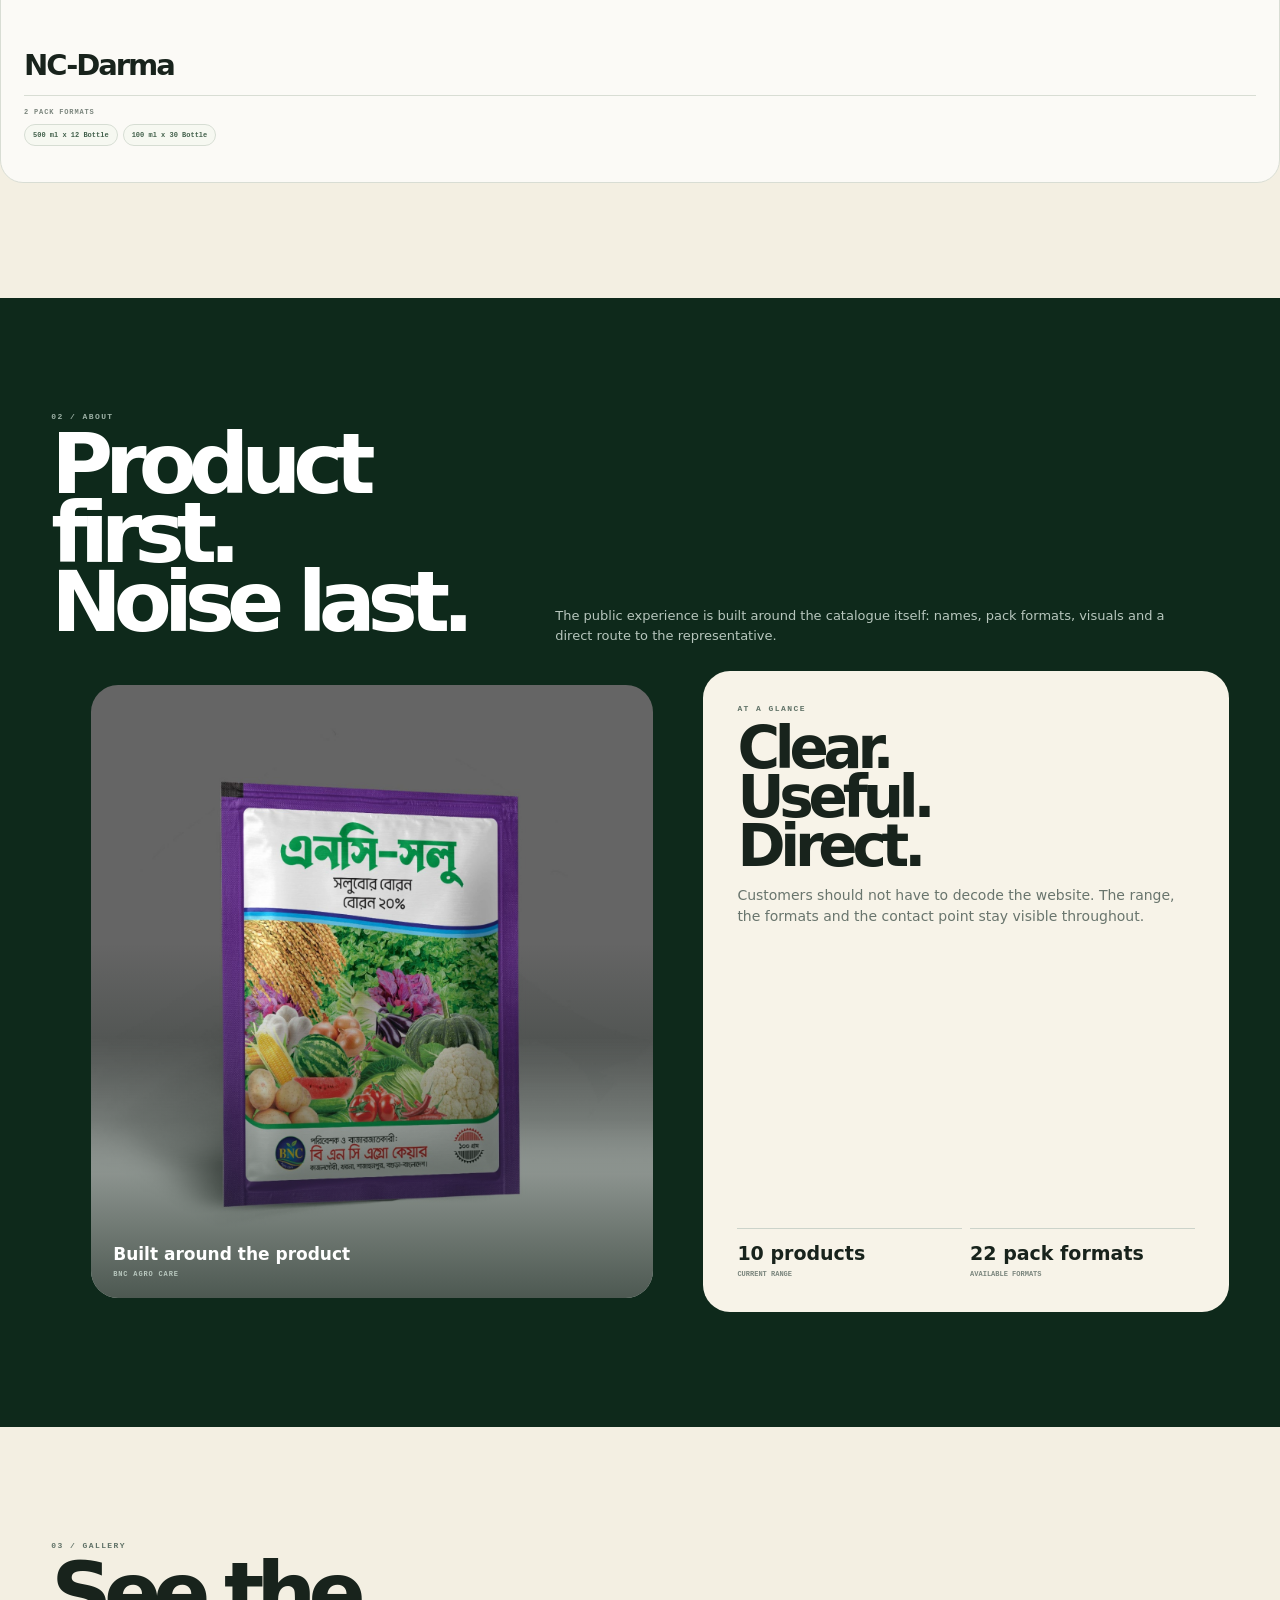
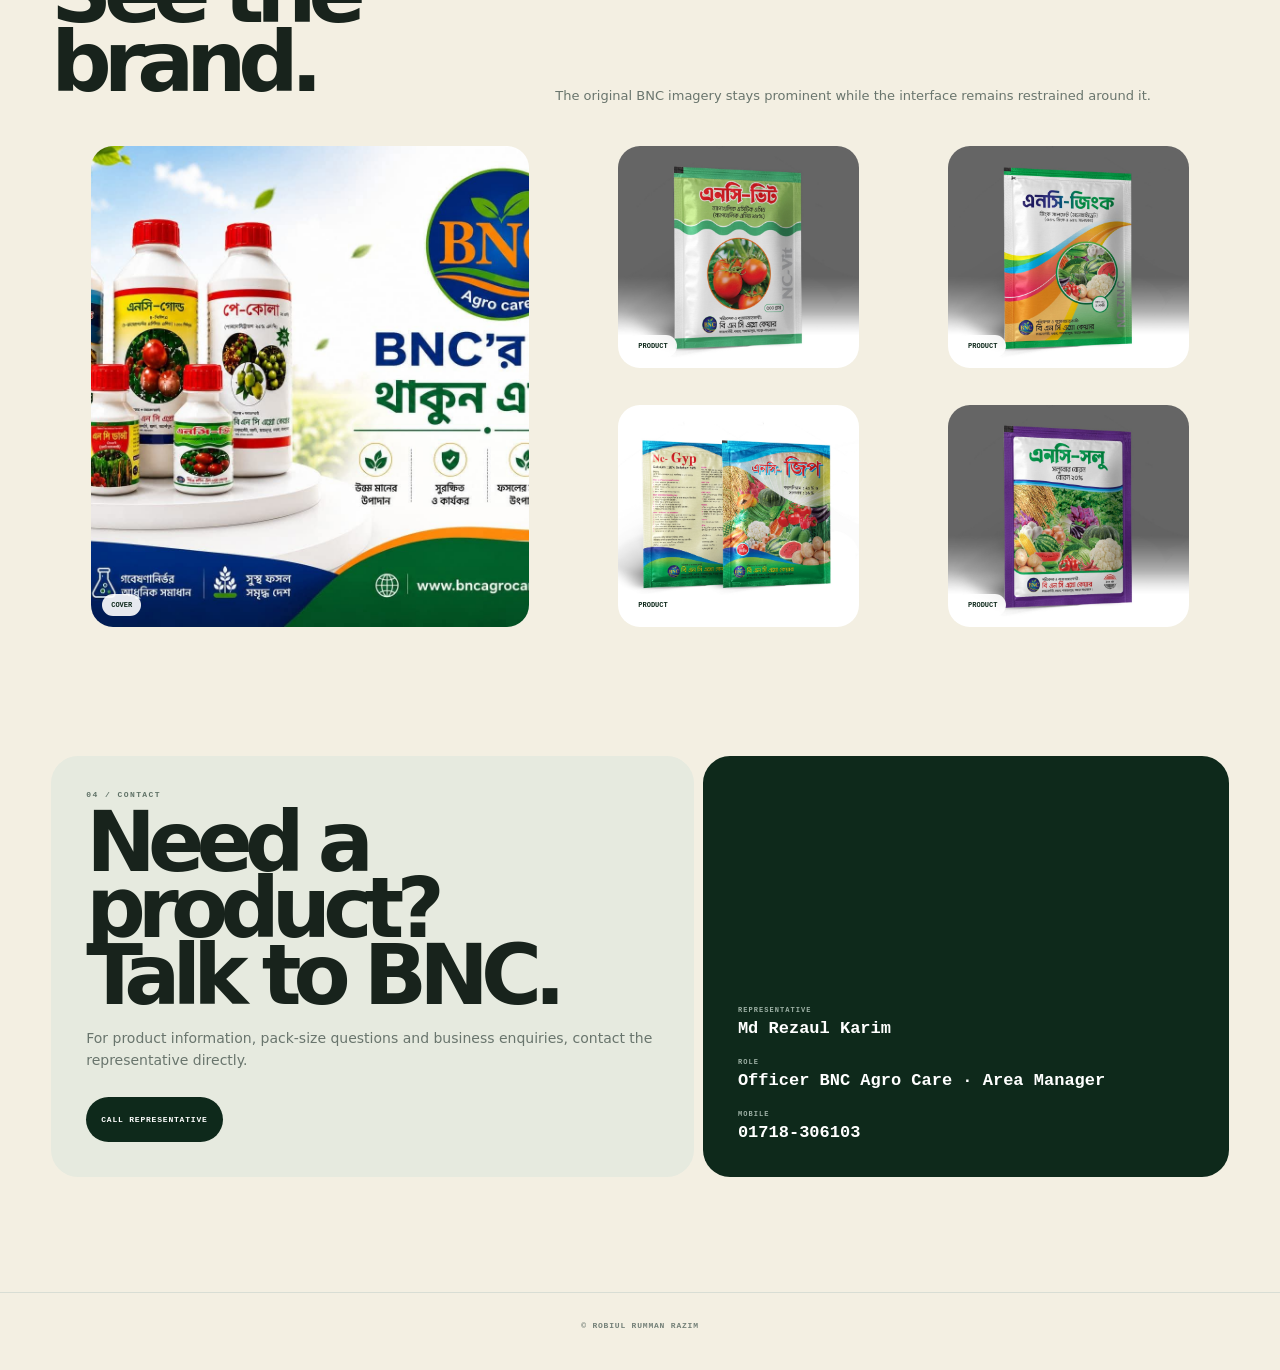
==== commit 0599369f: "Sync recreated BNC website" ====
--- a/index.html
+++ b/index.html
@@ -3,130 +3,120 @@
 <head>
 <meta charset="utf-8">
 <meta name="viewport" content="width=device-width,initial-scale=1,viewport-fit=cover">
-<meta name="theme-color" content="#102c1d">
+<meta name="theme-color" content="#0e291b">
 <meta name="description" content="BNC Agro Care — agricultural products, pack sizes and contact information.">
 <link rel="manifest" href="./manifest.webmanifest">
 <link rel="icon" href="./FB_IMG_1789811599210.jpg">
 <title>BNC Agro Care</title>
-<link rel="preconnect" href="https://fonts.googleapis.com">
 <style>
-:root{
-  --forest:#102c1d;--forest2:#173c28;--lime:#c8e879;--sand:#f3efe4;--paper:#fbfaf6;
-  --ink:#17221b;--muted:#707a72;--line:#d8ded4;--white:#fff;--shadow:0 28px 90px rgba(9,35,21,.14);
-  --ease:cubic-bezier(.16,.72,.2,1);--mx:0px;--my:0px
-}
+:root{--forest:#0e291b;--forest2:#173b27;--lime:#d7f28f;--cream:#f3efe2;--paper:#fbfaf6;--ink:#18231c;--muted:#69756d;--line:#d8ddd4;--white:#fff;--ease:cubic-bezier(.2,.8,.2,1)}
 *{box-sizing:border-box}
 html{scroll-behavior:smooth}
-body{margin:0;background:var(--sand);color:var(--ink);font:14px/1.55 Inter,system-ui,-apple-system,BlinkMacSystemFont,"Segoe UI",sans-serif;overflow-x:hidden}
-body:before{content:"";position:fixed;inset:0;pointer-events:none;opacity:.13;background-image:linear-gradient(rgba(16,44,29,.11) 1px,transparent 1px),linear-gradient(90deg,rgba(16,44,29,.11) 1px,transparent 1px);background-size:36px 36px;mask-image:linear-gradient(#000,transparent 70%)}
-a{text-decoration:none;color:inherit}button,input{font:inherit}img{display:block;max-width:100%}
-.wrap{width:min(1320px,92vw);margin:auto}
-.nav{position:fixed;inset:0 0 auto;z-index:50;padding:14px 0;pointer-events:none}
-.navInner{display:flex;justify-content:space-between;align-items:center;gap:18px;pointer-events:auto;padding:10px 12px 10px 14px;background:rgba(250,248,241,.78);border:1px solid rgba(255,255,255,.54);border-radius:18px;box-shadow:0 10px 40px rgba(10,30,18,.08);backdrop-filter:blur(20px)}
-.logo{width:154px;height:44px;display:block}.logo img{width:100%;height:100%;object-fit:contain;object-position:left center}
-.navLinks{display:flex;align-items:center;gap:22px}.navLinks a{font:900 8px/1 ui-monospace,SFMono-Regular,Consolas,monospace;letter-spacing:.13em;text-transform:uppercase;color:#526058}.navLinks a:hover{color:var(--forest)}
-.navCta{padding:10px 13px;border-radius:999px;background:var(--forest);color:#fff!important}
-.menu{display:none;border:1px solid var(--line);background:#fff;border-radius:999px;padding:9px 12px;font:900 8px ui-monospace,SFMono-Regular,Consolas,monospace}
-.mobileLinks{display:none}
-
-.hero{padding:14px 0 0}
-.heroFrame{position:relative;aspect-ratio:16/9;overflow:hidden;border-radius:30px;background:var(--forest);box-shadow:var(--shadow);isolation:isolate}
-.heroImage{position:absolute;inset:0;overflow:hidden}
-.heroImage img{width:100%;height:100%;object-fit:cover;transform:scale(1.04) translate3d(calc(var(--mx)*.035),calc(var(--my)*.025),0);transition:transform .25s ease-out}
-.heroImage:after{content:"";position:absolute;inset:0;background:linear-gradient(90deg,rgba(8,25,16,.92),rgba(8,25,16,.53) 38%,rgba(8,25,16,.08) 70%,rgba(8,25,16,.1)),linear-gradient(0deg,rgba(8,25,16,.55),transparent 55%)}
-.heroGlow{position:absolute;width:38vw;height:38vw;max-width:520px;max-height:520px;border-radius:50%;right:-12vw;top:-18vw;background:radial-gradient(circle,rgba(200,232,121,.25),transparent 68%);filter:blur(5px);transform:translate3d(calc(var(--mx)*-.06),calc(var(--my)*-.05),0)}
-.heroGrid{position:relative;z-index:2;height:100%;display:grid;grid-template-columns:1.15fr .85fr;align-items:end;padding:clamp(42px,6vw,84px)}
-.heroCopy{max-width:780px;color:#fff}
-.eyebrow{font:900 8px/1 ui-monospace,SFMono-Regular,Consolas,monospace;letter-spacing:.18em;text-transform:uppercase;color:#7f9888}
-.eyebrow.light{color:var(--lime)}
-.hero h1{font-size:clamp(58px,8vw,126px);line-height:.79;letter-spacing:-.095em;margin:17px 0 21px;max-width:850px}
-.hero h1 em{font-style:normal;color:#d8e2da}
-.heroLead{max-width:600px;color:#d2ddd5;font-size:15px}
-.heroActions{display:flex;gap:9px;flex-wrap:wrap;margin-top:28px}
-.btn{display:inline-flex;align-items:center;justify-content:center;min-height:44px;padding:0 16px;border-radius:999px;font:900 8px/1 ui-monospace,SFMono-Regular,Consolas,monospace;letter-spacing:.09em;text-transform:uppercase;transition:transform .35s var(--ease),background .25s}
-.btn:hover{transform:translateY(-2px)}
-.btnPrimary{background:#fff;color:var(--forest)}.btnDark{background:var(--forest);color:#fff}.btnGhost{border:1px solid rgba(255,255,255,.24);background:rgba(255,255,255,.04);color:#fff}
-.heroMeta{align-self:end;justify-self:end;width:min(320px,100%);color:#fff}
-.metaBox{padding:15px;border-top:1px solid rgba(255,255,255,.2);display:grid;grid-template-columns:1fr 1fr;gap:16px}
-.metaBox strong{font-size:22px;letter-spacing:-.05em}.metaBox span{display:block;margin-top:3px;color:#9db0a3;font:800 7px ui-monospace,SFMono-Regular,Consolas,monospace;text-transform:uppercase}
-.metaLine{display:flex;align-items:center;gap:9px;padding:11px 0;border-bottom:1px solid rgba(255,255,255,.12);font:800 7px ui-monospace,SFMono-Regular,Consolas,monospace;text-transform:uppercase;color:#aab9b0}.metaDot{width:6px;height:6px;border-radius:50%;background:var(--lime);box-shadow:0 0 0 5px rgba(200,232,121,.1)}
-
-.rail{background:var(--lime);overflow:hidden}.railTrack{display:flex;width:max-content;animation:rail 25s linear infinite}.rail span{padding:11px 22px;font:900 8px ui-monospace,SFMono-Regular,Consolas,monospace;text-transform:uppercase;letter-spacing:.15em;color:#17331f}@keyframes rail{to{transform:translateX(-50%)}}
-
-.section{padding:112px 0}.sectionHead{display:grid;grid-template-columns:.85fr 1.15fr;gap:50px;align-items:end;margin-bottom:30px}.sectionTitle{font-size:clamp(45px,6vw,86px);line-height:.84;letter-spacing:-.09em;margin:9px 0 0}.sectionText{color:var(--muted);max-width:650px;font-size:13px;margin:0}
-
-.catalogTools{display:flex;justify-content:space-between;align-items:center;gap:14px;margin-bottom:13px}.search{height:48px;width:min(480px,100%);border:1px solid var(--line);border-radius:13px;padding:0 14px;background:rgba(255,255,255,.62);outline:none;color:var(--ink);box-shadow:0 8px 30px rgba(10,30,18,.04);transition:border-color .25s,box-shadow .25s}.search:focus{border-color:#89a36f;box-shadow:0 0 0 4px rgba(137,163,111,.12)}.count{font:900 8px ui-monospace,SFMono-Regular,Consolas,monospace;text-transform:uppercase;letter-spacing:.1em;color:#7a847d}
-.products{display:grid;grid-template-columns:repeat(2,minmax(0,1fr));gap:10px}.product{position:relative;min-height:245px;padding:22px;border:1px solid var(--line);border-radius:22px;background:rgba(255,255,255,.74);overflow:hidden;transition:transform .45s var(--ease),box-shadow .45s var(--ease),border-color .3s}.product:before{content:"";position:absolute;inset:0;background:linear-gradient(135deg,rgba(200,232,121,.13),transparent 40%);opacity:0;transition:opacity .45s}.product:after{content:"";position:absolute;width:160px;height:160px;border-radius:50%;right:-70px;top:-65px;background:radial-gradient(circle,rgba(200,232,121,.25),transparent 67%);transform:scale(.7);transition:transform .55s var(--ease)}.product:hover{transform:translateY(-5px);box-shadow:var(--shadow);border-color:#c4d0c2}.product:hover:before{opacity:1}.product:hover:after{transform:scale(1.15)}
-.productTop{display:flex;justify-content:space-between;gap:12px;align-items:center;position:relative;z-index:1}.productCode{font:900 8px ui-monospace,SFMono-Regular,Consolas,monospace;letter-spacing:.15em;color:#587260}.productArrow{font:900 18px/1 ui-monospace,SFMono-Regular,Consolas,monospace;color:#a0aba2;transition:transform .3s}.product:hover .productArrow{transform:translate(3px,-3px);color:var(--forest)}.product h3{position:relative;z-index:1;margin:38px 0 14px;max-width:15ch;font-size:28px;line-height:.92;letter-spacing:-.065em}.packLabel{position:relative;z-index:1;padding-top:14px;border-top:1px solid var(--line);font:900 7px ui-monospace,SFMono-Regular,Consolas,monospace;text-transform:uppercase;letter-spacing:.12em;color:#7c867e}.packs{position:relative;z-index:1;display:flex;flex-wrap:wrap;gap:5px;margin-top:8px}.pack{padding:6px 8px;border:1px solid #d9e1d7;border-radius:999px;background:#f6f8f2;color:#365640;font:800 7px ui-monospace,SFMono-Regular,Consolas,monospace}
-
-.story{background:var(--forest);color:#fff;position:relative;overflow:hidden}.story:before{content:"";position:absolute;width:48vw;height:48vw;border-radius:50%;right:-22vw;top:-18vw;background:radial-gradient(circle,rgba(200,232,121,.16),transparent 68%);pointer-events:none}.storyGrid{position:relative;z-index:1;display:grid;grid-template-columns:1.08fr .92fr;gap:10px}.storyMedia,.storyCard{min-height:520px;border-radius:28px;overflow:hidden}.storyMedia{position:relative}.storyMedia img{width:100%;height:100%;object-fit:cover;transition:transform .8s var(--ease)}.storyMedia:hover img{transform:scale(1.035)}.storyMedia:after{content:"";position:absolute;inset:0;background:linear-gradient(0deg,rgba(7,25,15,.72),transparent 60%)}.storyCaption{position:absolute;z-index:2;left:24px;right:24px;bottom:22px}.storyCaption strong{display:block;font-size:16px}.storyCaption span{display:block;margin-top:4px;color:#b8c9bf;font:800 7px ui-monospace,SFMono-Regular,Consolas,monospace;text-transform:uppercase;letter-spacing:.11em}
-.storyCard{background:#f8f4e8;color:var(--ink);padding:34px;display:flex;flex-direction:column;justify-content:space-between}.storyCard h3{margin:11px 0;font-size:57px;line-height:.86;letter-spacing:-.085em}.storyCard p{max-width:470px;color:var(--muted)}.stats{display:grid;grid-template-columns:1fr 1fr;gap:8px;margin-top:30px}.stat{padding:12px;border-top:1px solid var(--line)}.stat strong{display:block;font-size:19px}.stat span{display:block;margin-top:3px;color:#7e8980;font:800 7px ui-monospace,SFMono-Regular,Consolas,monospace;text-transform:uppercase}
-
-.gallery{display:grid;grid-template-columns:1.1fr .7fr .7fr;grid-template-rows:250px 250px;gap:10px}.tile{position:relative;border-radius:21px;overflow:hidden;background:#d5dbd3}.tile:first-child{grid-row:span 2}.tile img{width:100%;height:100%;object-fit:cover;transition:transform .8s var(--ease)}.tile:hover img{transform:scale(1.045)}.tileTag{position:absolute;left:12px;bottom:12px;padding:7px 9px;background:rgba(255,255,255,.9);border-radius:999px;color:var(--forest);font:900 7px ui-monospace,SFMono-Regular,Consolas,monospace;text-transform:uppercase}
-
-.contact{padding:10px 0 120px}.contactCard{display:grid;grid-template-columns:1.08fr .92fr;gap:10px}.contactMain,.contactSide{border-radius:28px;padding:35px}.contactMain{background:#e6eadf}.contactMain h2{margin:10px 0;font-size:clamp(46px,6vw,82px);line-height:.83;letter-spacing:-.09em}.contactMain p{color:var(--muted);max-width:650px}.contactSide{background:var(--forest);color:#fff;display:flex;flex-direction:column;justify-content:flex-end}.contactSide small{font:900 7px ui-monospace,SFMono-Regular,Consolas,monospace;letter-spacing:.14em;text-transform:uppercase;color:#9eb0a4}.contactSide a{margin-top:4px;font:900 16px ui-monospace,SFMono-Regular,Consolas,monospace}.contactSide a+a{margin-top:18px;color:#cce59d}
-
-.footer{padding:25px 0 40px;border-top:1px solid var(--line);text-align:center;color:#758078;font:800 8px ui-monospace,SFMono-Regular,Consolas,monospace}.footer a:hover{color:var(--forest)}
-.reveal{opacity:0;transform:translateY(24px);transition:opacity .75s var(--ease),transform .75s var(--ease);transition-delay:calc(var(--delay,0) * 70ms)}.reveal.in{opacity:1;transform:none}
-@media(max-width:960px){.navLinks{display:none}.menu{display:block}.sectionHead,.storyGrid,.contactCard{grid-template-columns:1fr}.nav.open .mobileLinks{display:flex}.mobileLinks{padding:9px 14px 13px;gap:11px;flex-direction:column;background:rgba(250,248,241,.9);border:1px solid var(--line);border-radius:16px;margin-top:5px}.mobileLinks a{font:900 8px ui-monospace,SFMono-Regular,Consolas,monospace;text-transform:uppercase;color:#536159}}
-@media(max-width:720px){.wrap{width:92vw}.hero{padding-top:78px}.heroFrame{min-height:auto;border-radius:24px}.heroGrid{display:flex;min-height:0;padding:30px 24px;align-items:flex-end}.hero h1{font-size:clamp(52px,14vw,78px)}.heroLead{font-size:13px}.heroMeta{display:none}.catalogTools{display:block}.search{width:100%;margin-bottom:8px}.products{grid-template-columns:1fr}.section{padding:78px 0}.storyMedia,.storyCard{min-height:360px}.storyCard{padding:27px}.storyCard h3{font-size:47px}.gallery{grid-template-columns:1fr;grid-template-rows:260px}.tile:first-child{grid-row:auto}.contact{padding-bottom:80px}.contactMain,.contactSide{padding:27px}}
-@media(prefers-reduced-motion:reduce){html{scroll-behavior:auto}.railTrack{animation:none}.heroImage img,.heroGlow{transform:none!important;transition:none}.reveal{opacity:1;transform:none;transition:none}.product,.btn,.tile img,.storyMedia img{transition:none}}
+body{margin:0;background:var(--cream);color:var(--ink);font:14px/1.55 Inter,system-ui,-apple-system,BlinkMacSystemFont,"Segoe UI",sans-serif;overflow-x:hidden}
+body:before{content:"";position:fixed;inset:0;pointer-events:none;opacity:.11;background-image:linear-gradient(90deg,rgba(14,41,27,.13) 1px,transparent 1px),linear-gradient(rgba(14,41,27,.13) 1px,transparent 1px);background-size:44px 44px;mask-image:linear-gradient(#000,transparent 65%)}
+a{color:inherit;text-decoration:none}img{display:block;max-width:100%}button,input{font:inherit}
+.shell{width:min(1380px,92vw);margin:auto}
+.top{position:fixed;inset:0 0 auto;z-index:50;padding:13px 0;pointer-events:none}
+.topBar{pointer-events:auto;display:flex;justify-content:space-between;align-items:center;gap:16px;padding:10px 12px 10px 15px;border:1px solid rgba(255,255,255,.45);border-radius:18px;background:rgba(249,247,239,.82);box-shadow:0 14px 44px rgba(11,35,21,.08);backdrop-filter:blur(22px)}
+.logo{width:162px;height:43px}.logo img{width:100%;height:100%;object-fit:contain;object-position:left center}
+.nav{display:flex;align-items:center;gap:19px}.nav a{font:900 8px ui-monospace,SFMono-Regular,Consolas,monospace;letter-spacing:.15em;text-transform:uppercase;color:#5e6d63}.nav a:hover{color:var(--forest)}.nav .cta{padding:10px 13px;border-radius:999px;background:var(--forest);color:var(--white)}
+.menu{display:none;border:1px solid var(--line);background:var(--white);border-radius:999px;padding:9px 12px;font:900 8px ui-monospace,SFMono-Regular,Consolas,monospace;text-transform:uppercase}
+.mobileNav{display:none}
+.hero{padding-top:85px}.heroGrid{display:grid;grid-template-columns:.9fr 1.1fr;min-height:calc(100vh - 100px);gap:10px}
+.heroCopy{display:flex;flex-direction:column;justify-content:space-between;padding:52px 18px 45px 0}.eyebrow{font:900 8px/1 ui-monospace,SFMono-Regular,Consolas,monospace;letter-spacing:.18em;text-transform:uppercase;color:#607267}.heroCopy h1{font-size:clamp(66px,9.3vw,146px);line-height:.78;letter-spacing:-.1em;margin:12px 0 20px;max-width:700px}.heroCopy h1 em{font-style:normal;color:#4e7659}.heroCopy p{max-width:560px;color:var(--muted);font-size:14px}.heroLinks{display:flex;gap:8px;flex-wrap:wrap;margin-top:25px}.btn{display:inline-flex;align-items:center;justify-content:center;min-height:45px;padding:0 15px;border-radius:999px;font:900 8px ui-monospace,SFMono-Regular,Consolas,monospace;letter-spacing:.1em;text-transform:uppercase;transition:transform .35s var(--ease),background .25s}.btn:hover{transform:translateY(-2px)}.btnDark{background:var(--forest);color:#fff}.btnLight{border:1px solid #cad2c8;background:rgba(255,255,255,.48)}
+.heroStats{display:grid;grid-template-columns:1fr 1fr;gap:10px;max-width:480px}.heroStat{padding-top:11px;border-top:1px solid #cfd6cd}.heroStat strong{display:block;font-size:28px;letter-spacing:-.07em}.heroStat span{display:block;margin-top:2px;color:#78847d;font:900 7px ui-monospace,SFMono-Regular,Consolas,monospace;letter-spacing:.12em;text-transform:uppercase}
+.heroImage{position:relative;min-height:690px;overflow:hidden;border-radius:32px;background:var(--forest);box-shadow:0 30px 100px rgba(11,37,21,.16)}.heroImage img{width:100%;height:100%;object-fit:cover;transform:scale(1.04);transition:transform 1.2s var(--ease)}.heroImage:hover img{transform:scale(1.075)}.heroImage:after{content:"";position:absolute;inset:0;background:linear-gradient(90deg,rgba(8,23,14,.72),transparent 58%),linear-gradient(0deg,rgba(8,23,14,.58),transparent 45%)}.heroTag{position:absolute;z-index:2;left:24px;right:24px;bottom:22px;display:flex;justify-content:space-between;gap:15px;align-items:end;color:#fff}.heroTag strong{font-size:17px}.heroTag span{display:block;margin-top:3px;color:#b9c8bf;font:900 7px ui-monospace,SFMono-Regular,Consolas,monospace;letter-spacing:.12em;text-transform:uppercase}.scrollMark{padding:9px 11px;border:1px solid rgba(255,255,255,.2);border-radius:999px;font:900 7px ui-monospace,SFMono-Regular,Consolas,monospace;text-transform:uppercase}
+.ticker{margin-top:10px;background:var(--lime);overflow:hidden}.tickerTrack{width:max-content;display:flex;animation:marquee 27s linear infinite}.ticker span{padding:12px 23px;color:#183720;font:900 8px ui-monospace,SFMono-Regular,Consolas,monospace;letter-spacing:.15em;text-transform:uppercase}@keyframes marquee{to{transform:translateX(-50%)}}
+.section{padding:115px 0}.sectionHead{display:grid;grid-template-columns:.8fr 1.2fr;gap:55px;align-items:end;margin-bottom:25px}.title{font-size:clamp(48px,6.6vw,92px);line-height:.82;letter-spacing:-.095em;margin:9px 0}.lead{max-width:640px;color:var(--muted);font-size:13px;margin:0}
+.catalogTop{display:flex;justify-content:space-between;align-items:center;gap:14px;margin-bottom:10px}.search{height:50px;width:min(540px,100%);border:1px solid #ccd4ca;border-radius:14px;background:rgba(255,255,255,.62);padding:0 15px;outline:none;color:var(--ink);box-shadow:0 8px 25px rgba(10,30,18,.04)}.search:focus{border-color:#83a269;box-shadow:0 0 0 4px rgba(131,162,105,.12)}.count{font:900 8px ui-monospace,SFMono-Regular,Consolas,monospace;color:#748078;text-transform:uppercase;letter-spacing:.1em}
+.products{display:grid;grid-template-columns:repeat(2,minmax(0,1fr));gap:9px}.product{position:relative;min-height:230px;padding:23px;border:1px solid var(--line);border-radius:23px;background:rgba(255,255,255,.68);overflow:hidden;transition:transform .45s var(--ease),box-shadow .45s var(--ease),border-color .3s}.product:before{content:"";position:absolute;inset:0;background:linear-gradient(135deg,rgba(215,242,143,.16),transparent 46%);opacity:0;transition:opacity .4s}.product:hover{transform:translateY(-5px);box-shadow:0 28px 70px rgba(11,35,21,.1);border-color:#c4cdc1}.product:hover:before{opacity:1}.productTop,.product h3,.packLabel,.packs{position:relative;z-index:1}.productTop{display:flex;justify-content:space-between;gap:10px}.productCode{font:900 8px ui-monospace,SFMono-Regular,Consolas,monospace;letter-spacing:.14em;color:#59705f}.productMark{font-size:20px;color:#a6afa8;transition:transform .35s}.product:hover .productMark{transform:translate(4px,-4px);color:var(--forest)}.product h3{font-size:29px;line-height:.9;letter-spacing:-.07em;max-width:15ch;margin:44px 0 17px}.packLabel{padding-top:12px;border-top:1px solid var(--line);font:900 7px ui-monospace,SFMono-Regular,Consolas,monospace;color:#7a857d;letter-spacing:.12em;text-transform:uppercase}.packs{display:flex;flex-wrap:wrap;gap:5px;margin-top:8px}.pack{padding:6px 8px;border:1px solid #d6ddd3;background:#f6f8f1;border-radius:999px;color:#42604b;font:800 7px ui-monospace,SFMono-Regular,Consolas,monospace}
+.story{background:var(--forest);color:#fff;overflow:hidden}.storyGrid{display:grid;grid-template-columns:1.1fr .9fr;gap:10px}.storyImage,.storyCard{min-height:560px;border-radius:27px;overflow:hidden}.storyImage{position:relative}.storyImage img{width:100%;height:100%;object-fit:cover;transition:transform 1s var(--ease)}.storyImage:hover img{transform:scale(1.04)}.storyImage:after{content:"";position:absolute;inset:0;background:linear-gradient(0deg,rgba(8,24,14,.72),transparent 58%)}.storyImage figcaption{position:absolute;z-index:1;left:22px;bottom:20px}.storyImage strong{display:block;font-size:17px}.storyImage span{display:block;margin-top:3px;color:#b9c8bf;font:900 7px ui-monospace,SFMono-Regular,Consolas,monospace;text-transform:uppercase;letter-spacing:.12em}.storyCard{background:#f7f3e8;color:var(--ink);padding:34px;display:flex;flex-direction:column;justify-content:space-between}.storyCard h3{font-size:58px;line-height:.84;letter-spacing:-.09em;margin:11px 0}.storyCard p{max-width:470px;color:var(--muted)}.facts{display:grid;grid-template-columns:1fr 1fr;gap:8px}.fact{border-top:1px solid #ccd3ca;padding-top:10px}.fact strong{display:block;font-size:19px}.fact span{display:block;margin-top:2px;color:#7a857d;font:900 7px ui-monospace,SFMono-Regular,Consolas,monospace;text-transform:uppercase}
+.gallery{display:grid;grid-template-columns:1.05fr .65fr .65fr;grid-template-rows:250px 250px;gap:9px}.tile{position:relative;overflow:hidden;border-radius:22px;background:#d5dbd3}.tile:first-child{grid-row:span 2}.tile img{width:100%;height:100%;object-fit:cover;transition:transform .9s var(--ease)}.tile:hover img{transform:scale(1.045)}.tile span{position:absolute;left:11px;bottom:11px;padding:7px 9px;border-radius:999px;background:rgba(255,255,255,.9);font:900 7px ui-monospace,SFMono-Regular,Consolas,monospace;color:var(--forest);text-transform:uppercase}
+.contactCard{display:grid;grid-template-columns:1.1fr .9fr;gap:9px}.contactMain,.contactSide{border-radius:27px;padding:35px}.contactMain{background:#e6eadf}.contactMain h2{font-size:clamp(52px,6.5vw,92px);line-height:.8;letter-spacing:-.095em;margin:11px 0 19px}.contactMain p{max-width:620px;color:var(--muted)}.contactSide{background:var(--forest);color:#fff;display:flex;flex-direction:column;justify-content:flex-end}.contactSide small{font:900 7px ui-monospace,SFMono-Regular,Consolas,monospace;letter-spacing:.15em;text-transform:uppercase;color:#9eb1a6}.contactSide a{font:900 17px ui-monospace,SFMono-Regular,Consolas,monospace;margin-top:5px}.contactSide a+a{margin-top:18px;color:#d8f09f}
+.footer{padding:28px 0 40px;border-top:1px solid var(--line);text-align:center;color:#748078;font:900 8px ui-monospace,SFMono-Regular,Consolas,monospace;letter-spacing:.1em;text-transform:uppercase}
+.reveal{opacity:0;transform:translateY(22px);transition:opacity .8s var(--ease),transform .8s var(--ease);transition-delay:calc(var(--delay,0)*70ms)}.reveal.in{opacity:1;transform:none}
+@media(max-width:920px){.nav{display:none}.menu{display:block}.topBar{position:relative}.top{padding:10px}.mobileNav{display:none;pointer-events:auto;margin-top:5px;padding:12px;border-radius:16px;background:rgba(249,247,239,.94);border:1px solid var(--line);gap:11px;flex-direction:column}.mobileNav.open{display:flex}.mobileNav a{font:900 8px ui-monospace,SFMono-Regular,Consolas,monospace;text-transform:uppercase;color:#526259}.heroGrid,.storyGrid,.contactCard,.sectionHead{grid-template-columns:1fr}.hero{padding-top:74px}.heroCopy{padding-right:0}.heroImage{min-height:520px}.heroStats{max-width:none}.section{padding:82px 0}}
+@media(max-width:680px){.shell{width:92vw}.logo{width:138px;height:38px}.heroCopy h1{font-size:clamp(58px,16vw,88px)}.heroImage{min-height:420px;border-radius:24px}.heroStats{grid-template-columns:1fr 1fr}.products{grid-template-columns:1fr}.product h3{font-size:27px}.storyImage,.storyCard{min-height:370px}.storyCard{padding:27px}.storyCard h3{font-size:48px}.gallery{grid-template-columns:1fr;grid-template-rows:260px}.tile:first-child{grid-row:auto}.contactMain,.contactSide{padding:27px}}
+@media(prefers-reduced-motion:reduce){html{scroll-behavior:auto}.tickerTrack{animation:none}.heroImage img,.product,.tile img,.storyImage img,.btn{transition:none}.reveal{opacity:1;transform:none;transition:none}}
 </style>
 </head>
 <body>
-<header class="nav" id="nav">
-  <div class="wrap navInner">
+<header class="top">
+  <div class="shell topBar">
     <a class="logo" href="./" aria-label="BNC Agro Care"><img src="./FB_IMG_1789811599210.jpg" alt="BNC Agro Care"></a>
-    <nav class="navLinks"><a href="#products">Products</a><a href="#about">About</a><a href="#gallery">Gallery</a><a href="#contact" class="navCta">Contact</a></nav>
+    <nav class="nav"><a href="#products">Products</a><a href="#about">About</a><a href="#gallery">Gallery</a><a class="cta" href="#contact">Contact</a></nav>
     <button class="menu" id="menu" type="button" aria-expanded="false">Menu</button>
   </div>
-  <nav class="wrap mobileLinks" id="mobileLinks"><a href="#products">Products</a><a href="#about">About</a><a href="#gallery">Gallery</a><a href="#contact">Contact</a></nav>
+  <nav class="shell mobileNav" id="mobileNav"><a href="#products">Products</a><a href="#about">About</a><a href="#gallery">Gallery</a><a href="#contact">Contact</a></nav>
 </header>
+
 <main>
-<section class="hero"><div class="wrap"><div class="heroFrame reveal">
-  <div class="heroImage"><img src="./FB_IMG_1789811611633.jpg" alt="BNC Agro Care cover"></div>
-  <div class="heroGlow"></div>
-  <div class="heroGrid">
-    <div class="heroCopy">
-      <div class="eyebrow light">BNC Agro Care</div>
-      <h1>Built around<br><em>the crop.</em></h1>
-      <p class="heroLead">A clear product catalogue for growers, dealers and customers — with the BNC range, available pack sizes and a direct contact point.</p>
-      <div class="heroActions"><a class="btn btnPrimary" href="#products">Explore products</a><a class="btn btnGhost" href="#contact">Talk to BNC</a></div>
+<section class="hero">
+  <div class="shell heroGrid">
+    <div class="heroCopy reveal">
+      <div>
+        <div class="eyebrow">BNC Agro Care / Product Catalogue</div>
+        <h1>Made for<br><em>the field.</em></h1>
+        <p>A focused catalogue of BNC Agro Care products and available pack formats, presented for growers, dealers and customers.</p>
+        <div class="heroLinks"><a class="btn btnDark" href="#products">View range</a><a class="btn btnLight" href="#contact">Talk to BNC</a></div>
+      </div>
+      <div class="heroStats">
+        <div class="heroStat"><strong id="heroProducts">—</strong><span>Products</span></div>
+        <div class="heroStat"><strong id="heroPacks">—</strong><span>Pack formats</span></div>
+      </div>
     </div>
-    <div class="heroMeta">
-      <div class="metaLine"><i class="metaDot"></i><span>Current catalogue</span></div>
-      <div class="metaBox"><div><strong id="heroProducts">—</strong><span>Products</span></div><div><strong id="heroPacks">—</strong><span>Pack formats</span></div></div>
+    <figure class="heroImage reveal" style="--delay:1">
+      <img src="./FB_IMG_1789811611633.jpg" alt="BNC Agro Care">
+      <figcaption class="heroTag"><div><strong>BNC Agro Care</strong><span>Agricultural product range</span></div><span class="scrollMark">Explore ↓</span></figcaption>
+    </figure>
+  </div>
+</section>
+
+<div class="ticker" aria-hidden="true"><div class="tickerTrack"><span>Product range</span><span>Pack sizes</span><span>BNC Agro Care</span><span>Customer information</span><span>Product range</span><span>Pack sizes</span><span>BNC Agro Care</span><span>Customer information</span></div></div>
+
+<section class="section" id="products">
+  <div class="shell">
+    <div class="sectionHead reveal"><div><div class="eyebrow">01 / Product range</div><h2 class="title">Know what<br>you need.</h2></div><p class="lead">Search by product name or pack size. The catalogue stays deliberately simple so the information is easy to scan at a counter, on a phone or in front of a customer.</p></div>
+    <div class="catalogTop reveal" style="--delay:1"><input class="search" id="search" type="search" autocomplete="off" placeholder="Search product or pack size…"><span class="count" id="catalogCount">Loading…</span></div>
+    <div class="products" id="products" aria-live="polite"></div>
+  </div>
+</section>
+
+<section class="section story" id="about">
+  <div class="shell">
+    <div class="sectionHead reveal"><div><div class="eyebrow" style="color:#9db1a6">02 / About</div><h2 class="title">Product first.<br>Noise last.</h2></div><p class="lead" style="color:#b7c6bd">The public experience is built around the catalogue itself: names, pack formats, visuals and a direct route to the representative.</p></div>
+    <div class="storyGrid">
+      <figure class="storyImage reveal"><img src="./IMG-20260713-WA0000.jpg" alt="BNC Agro Care" loading="lazy"><figcaption><strong>Built around the product</strong><span>BNC Agro Care</span></figcaption></figure>
+      <article class="storyCard reveal" style="--delay:1"><div><div class="eyebrow">At a glance</div><h3>Clear.<br>Useful.<br>Direct.</h3><p>Customers should not have to decode the website. The range, the formats and the contact point stay visible throughout.</p></div><div class="facts"><div class="fact"><strong id="infoProducts">— products</strong><span>Current range</span></div><div class="fact"><strong id="infoPacks">— pack formats</strong><span>Available formats</span></div></div></article>
     </div>
   </div>
-</div></div></section>
+</section>
 
-<div class="rail" aria-hidden="true"><div class="railTrack"><span>Product range</span><span>Pack sizes</span><span>BNC Agro Care</span><span>Customer information</span><span>Product range</span><span>Pack sizes</span><span>BNC Agro Care</span><span>Customer information</span></div></div>
+<section class="section" id="gallery">
+  <div class="shell">
+    <div class="sectionHead reveal"><div><div class="eyebrow">03 / Gallery</div><h2 class="title">See the<br>brand.</h2></div><p class="lead">The original BNC imagery stays prominent while the interface remains restrained around it.</p></div>
+    <div class="gallery reveal">
+      <figure class="tile"><img src="./FB_IMG_1789811611633.jpg" alt="BNC Agro Care cover" loading="lazy"><span>Cover</span></figure>
+      <figure class="tile"><img src="./IMG-20260713-WA0001.jpg" alt="BNC Agro Care product" loading="lazy"><span>Product</span></figure>
+      <figure class="tile"><img src="./IMG-20260713-WA0002.jpg" alt="BNC Agro Care product" loading="lazy"><span>Product</span></figure>
+      <figure class="tile"><img src="./IMG-20260713-WA0003.jpg" alt="BNC Agro Care product" loading="lazy"><span>Product</span></figure>
+      <figure class="tile"><img src="./IMG-20260713-WA0000.jpg" alt="BNC Agro Care product" loading="lazy"><span>Product</span></figure>
+    </div>
+  </div>
+</section>
 
-<section class="section" id="products"><div class="wrap">
-  <div class="sectionHead reveal"><div><div class="eyebrow">01 / Product range</div><h2 class="sectionTitle">Know the range.</h2></div><p class="sectionText">Browse the current product names and available pack formats. The catalogue stays intentionally focused on the information customers need.</p></div>
-  <div class="catalogTools reveal" style="--delay:1"><input class="search" id="search" type="search" autocomplete="off" placeholder="Search a product or pack size…"><span class="count" id="catalogCount">Loading…</span></div>
-  <div class="products" id="products" aria-live="polite"></div>
-</div></section>
+<section class="section" id="contact" style="padding-top:0">
+  <div class="shell">
+    <div class="contactCard reveal">
+      <div class="contactMain"><div class="eyebrow">04 / Contact</div><h2>Need a product?<br>Talk to BNC.</h2><p>For product information, pack-size questions and business enquiries, contact the representative directly.</p><div class="heroLinks"><a class="btn btnDark" href="tel:+8801718306103">Call representative</a></div></div>
+      <div class="contactSide"><small>Representative</small><a href="tel:+8801718306103">Md Rezaul Karim</a><small style="margin-top:20px">Role</small><a href="#contact">Officer BNC Agro Care · Area Manager</a><small style="margin-top:20px">Mobile</small><a href="tel:+8801718306103">01718-306103</a></div>
+    </div>
+  </div>
+</section>
+</main>
 
-<section class="section story" id="about"><div class="wrap">
-  <div class="sectionHead reveal"><div><div class="eyebrow light">02 / About</div><h2 class="sectionTitle">A clearer<br>way to browse.</h2></div><p class="sectionText" style="color:#b8c9bf">The experience keeps the brand visible and the product information easy to scan — with motion used as a layer, not as a distraction.</p></div>
-  <div class="storyGrid">
-    <figure class="storyMedia reveal"><img src="./FB_IMG_1789811611633.jpg" alt="BNC Agro Care cover image" loading="lazy"><figcaption class="storyCaption"><strong>BNC Agro Care</strong><span>Brand image</span></figcaption></figure>
-    <article class="storyCard reveal" style="--delay:1"><div><div class="eyebrow">Customer view</div><h3>Less noise.<br>More product.</h3><p>Everything here is designed around the catalogue: clear names, readable pack formats and a simple path to the representative.</p></div><div class="stats"><div class="stat"><strong id="infoProducts">— products</strong><span>Current range</span></div><div class="stat"><strong id="infoPacks">— pack formats</strong><span>Available formats</span></div></div></article>
-  </div>
-</div></section>
+<footer class="footer"><div class="shell"><a href="https://tamasrazim.github.io/" target="_blank" rel="noopener noreferrer">© Robiul Rumman Razim</a></div></footer>
 
-<section class="section" id="gallery"><div class="wrap">
-  <div class="sectionHead reveal"><div><div class="eyebrow">03 / Gallery</div><h2 class="sectionTitle">See the brand.</h2></div><p class="sectionText">The original BNC imagery stays prominent without becoming the interface itself.</p></div>
-  <div class="gallery reveal"><figure class="tile"><img src="./FB_IMG_1789811611633.jpg" alt="BNC Agro Care cover" loading="lazy"><span class="tileTag">Cover</span></figure><figure class="tile"><img src="./IMG-20260713-WA0000.jpg" alt="BNC Agro Care product" loading="lazy"><span class="tileTag">Product</span></figure><figure class="tile"><img src="./IMG-20260713-WA0001.jpg" alt="BNC Agro Care product" loading="lazy"><span class="tileTag">Product</span></figure><figure class="tile"><img src="./IMG-20260713-WA0002.jpg" alt="BNC Agro Care product" loading="lazy"><span class="tileTag">Product</span></figure><figure class="tile"><img src="./IMG-20260713-WA0003.jpg" alt="BNC Agro Care product" loading="lazy"><span class="tileTag">Product</span></figure></div>
-</div></section>
-
-<section class="contact" id="contact"><div class="wrap"><div class="contactCard reveal">
-  <div class="contactMain"><div class="eyebrow">04 / Contact</div><h2>Need a product?<br>Talk to BNC.</h2><p>For product information, pack-size questions and business enquiries, contact the representative directly.</p><div class="heroActions"><a class="btn btnDark" href="tel:+8801718306103">Call representative</a></div></div>
-  <div class="contactSide"><small>Representative</small><a href="tel:+8801718306103">Md Rezaul Karim</a><small style="margin-top:20px">Role</small><a href="#contact">Officer BNC Agro Care · Area Manager</a><small style="margin-top:20px">Mobile</small><a href="tel:+8801718306103">01718-306103</a></div>
-</div></div></section>
-</main>
-<footer class="footer"><a href="https://tamasrazim.github.io/" target="_blank" rel="noopener noreferrer">© Robiul Rumman Razim</a></footer>
 <script src="./reference/products.js"></script>
 <script>
 (()=>{
@@ -142,19 +132,20 @@
     const list=data.filter(p=>(String(p.name||"")+" "+(p.packs||[]).join(" ")).toLowerCase().includes(q));
     const packs=list.reduce((n,p)=>n+(p.packs||[]).length,0);
     count.textContent=list.length+" product"+(list.length===1?"":"s")+" · "+packs+" pack format"+(packs===1?"":"s");
-    if(!list.length){grid.innerHTML='<div style="grid-column:1/-1;padding:38px;border:1px dashed #c8d1c7;border-radius:22px;text-align:center;color:#748078">No matching product found.</div>';return}
-    grid.innerHTML=list.map((p,i)=>'<article class="product reveal" style="--delay:'+Math.min(i,7)+'"><div class="productTop"><span class="productCode">'+esc(p.code||String(i+1).padStart(2,"0"))+'</span><span class="productArrow">↗</span></div><h3>'+esc(p.name)+'</h3><div class="packLabel">Pack formats</div><div class="packs">'+(p.packs||[]).map(x=>'<span class="pack">'+esc(x)+'</span>').join("")+'</div></article>').join("");
-    requestAnimationFrame(()=>grid.querySelectorAll(".reveal").forEach(observe));
+    if(!list.length){
+      grid.innerHTML='<div style="grid-column:1/-1;padding:42px;border:1px dashed #c5cec4;border-radius:22px;text-align:center;color:#738078">No matching product found.</div>';
+      return;
+    }
+    grid.innerHTML=list.map((p,i)=>'<article class="product reveal" style="--delay:'+Math.min(i,6)+'"><div class="productTop"><span class="productCode">'+esc(p.code||String(i+1).padStart(2,"0"))+'</span><span class="productMark">↗</span></div><h3>'+esc(p.name)+'</h3><div class="packLabel">'+(p.packs?.length||0)+' pack formats</div><div class="packs">'+(p.packs||[]).map(v=>'<span class="pack">'+esc(v)+'</span>').join("")+'</div></article>').join("");
+    requestAnimationFrame(()=>document.querySelectorAll(".product.reveal").forEach((el,i)=>setTimeout(()=>el.classList.add("in"),i*35)));
   }
-  search.addEventListener("input",()=>render(search.value));render();
-  const nav=$("#nav"),menu=$("#menu"),mobile=$("#mobileLinks");
-  menu?.addEventListener("click",()=>{const open=nav.classList.toggle("open");menu.setAttribute("aria-expanded",String(open))});
-  mobile?.addEventListener("click",e=>{if(e.target.matches("a")){nav.classList.remove("open");menu.setAttribute("aria-expanded","false")}});
-  const reduce=matchMedia("(prefers-reduced-motion: reduce)").matches;
-  const observer=!reduce&&"IntersectionObserver"in window?new IntersectionObserver(es=>es.forEach(e=>{if(e.isIntersecting){e.target.classList.add("in");observer.unobserve(e.target)}}),{threshold:.11,rootMargin:"0px 0px -30px"}):null;
-  function observe(el){if(observer)observer.observe(el);else el.classList.add("in")}
-  document.querySelectorAll(".reveal").forEach(observe);
-  if(!reduce){let tx=0,ty=0,ax=0,ay=0;window.addEventListener("pointermove",e=>{tx=(e.clientX/innerWidth-.5)*34;ty=(e.clientY/innerHeight-.5)*24},{passive:true});function tick(){ax+=(tx-ax)*.06;ay+=(ty-ay)*.06;document.documentElement.style.setProperty("--mx",ax.toFixed(2)+"px");document.documentElement.style.setProperty("--my",ay.toFixed(2)+"px");requestAnimationFrame(tick)}tick()}
+  search.addEventListener("input",e=>render(e.target.value));
+  render();
+  const menu=$("#menu"),mobile=$("#mobileNav");
+  menu.addEventListener("click",()=>{const open=mobile.classList.toggle("open");menu.setAttribute("aria-expanded",String(open))});
+  mobile.querySelectorAll("a").forEach(a=>a.addEventListener("click",()=>{mobile.classList.remove("open");menu.setAttribute("aria-expanded","false")}));
+  const io=new IntersectionObserver(entries=>entries.forEach(e=>{if(e.isIntersecting)e.target.classList.add("in")}),{threshold:.1});
+  document.querySelectorAll(".reveal").forEach(el=>io.observe(el));
 })();
 </script>
 <script>if("serviceWorker"in navigator)navigator.serviceWorker.register("./sw.js").catch(()=>{});</script>
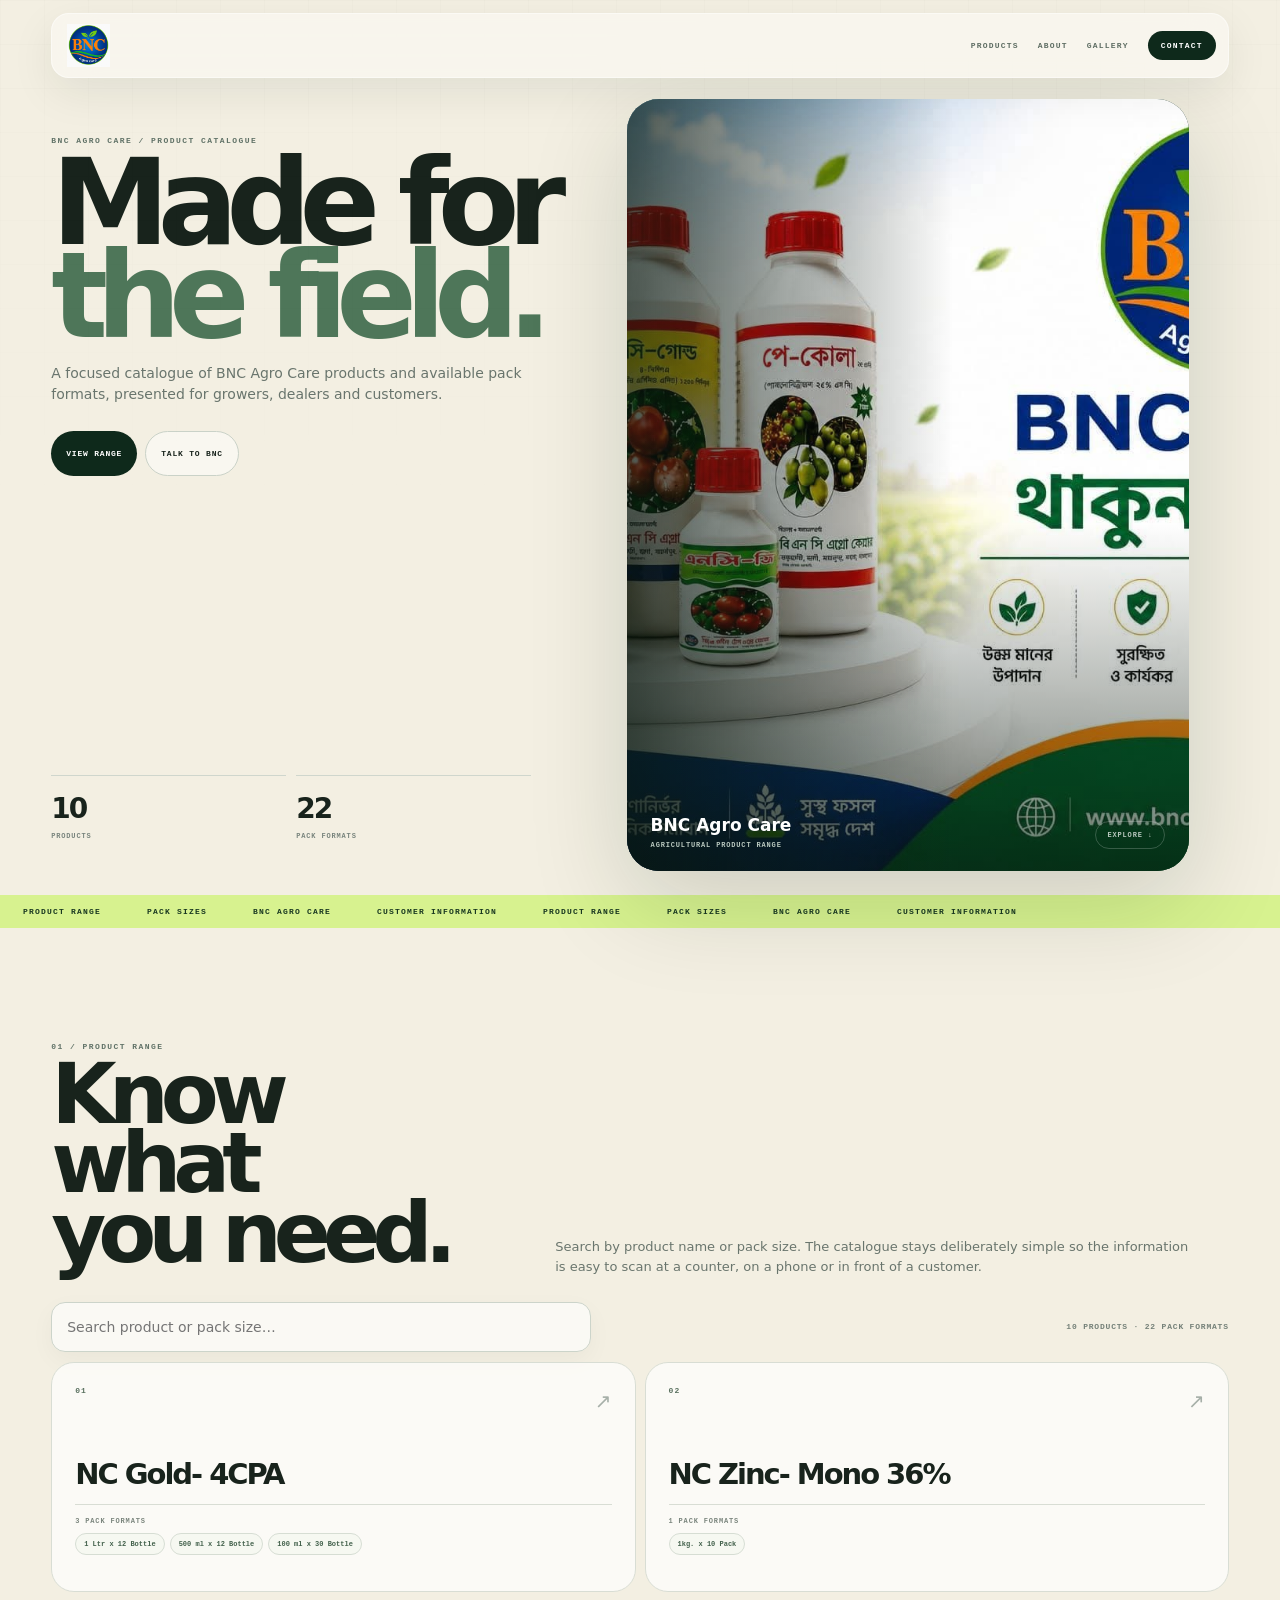
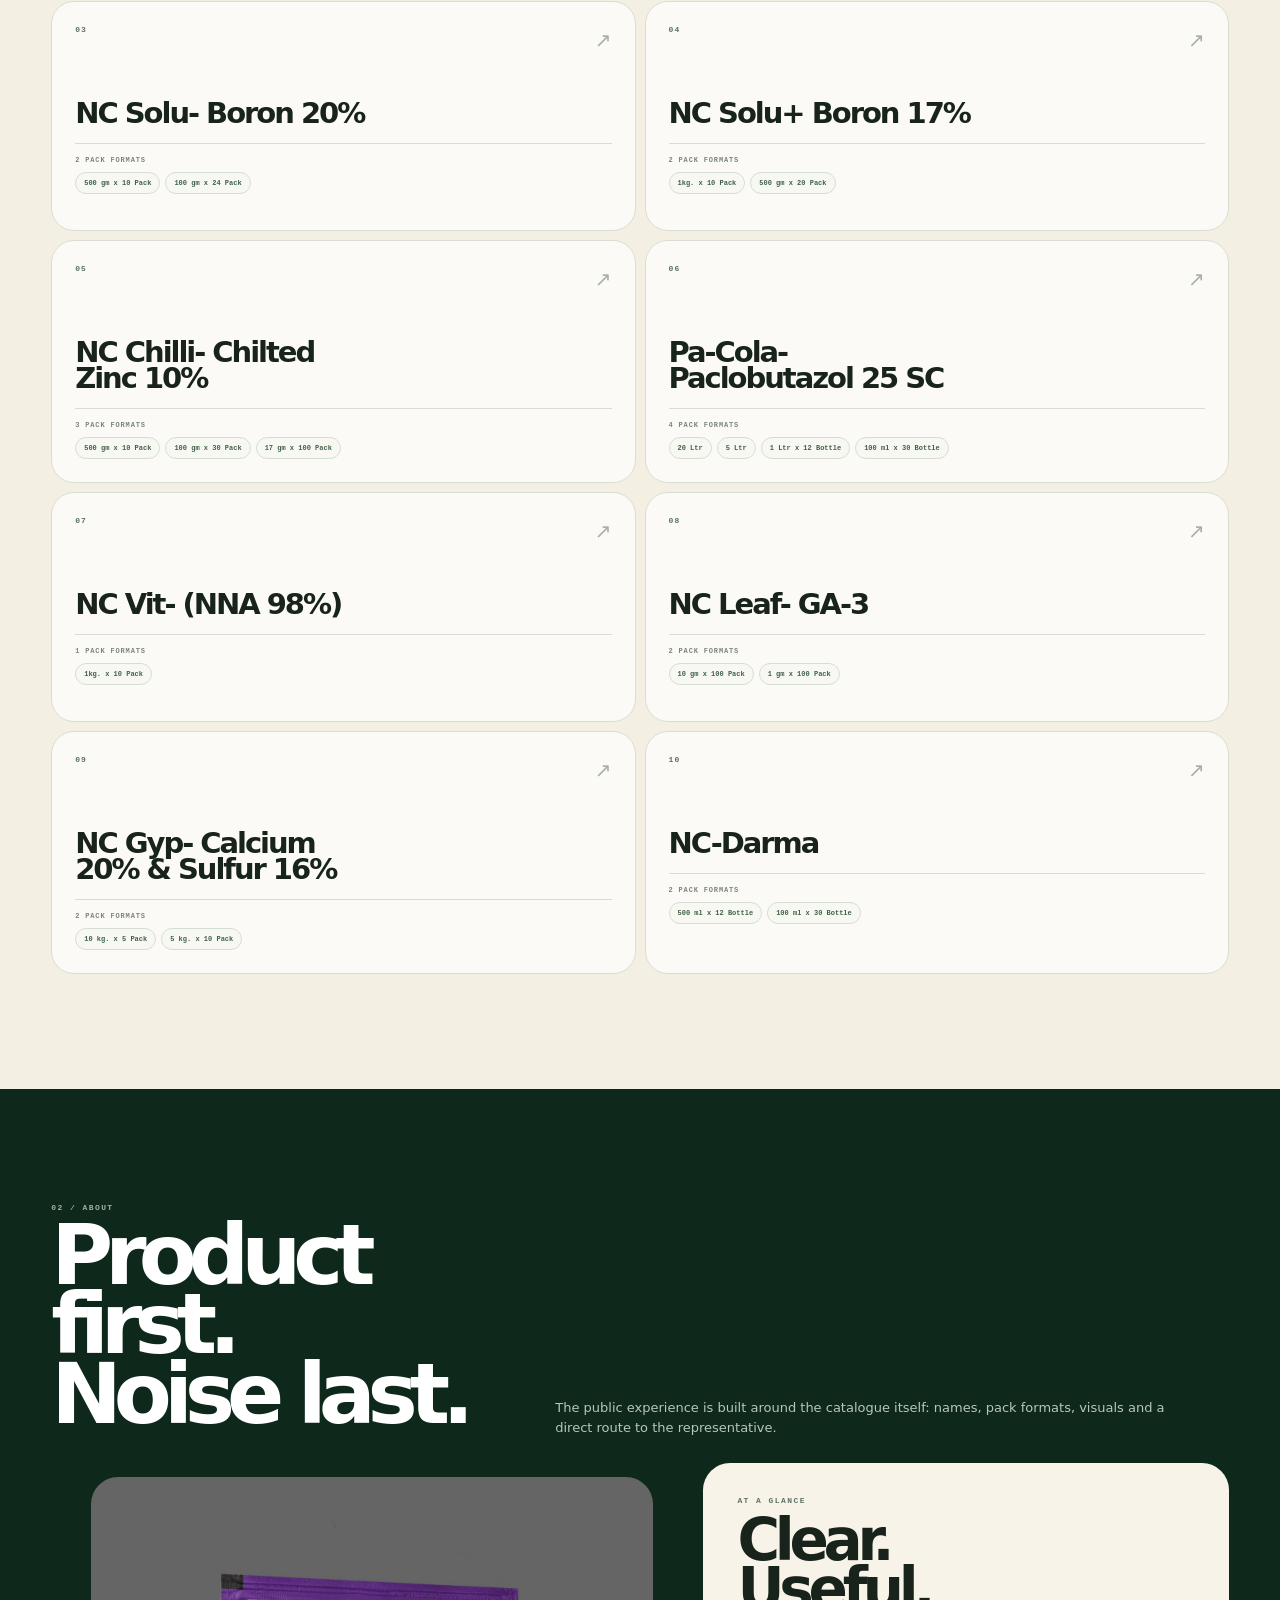
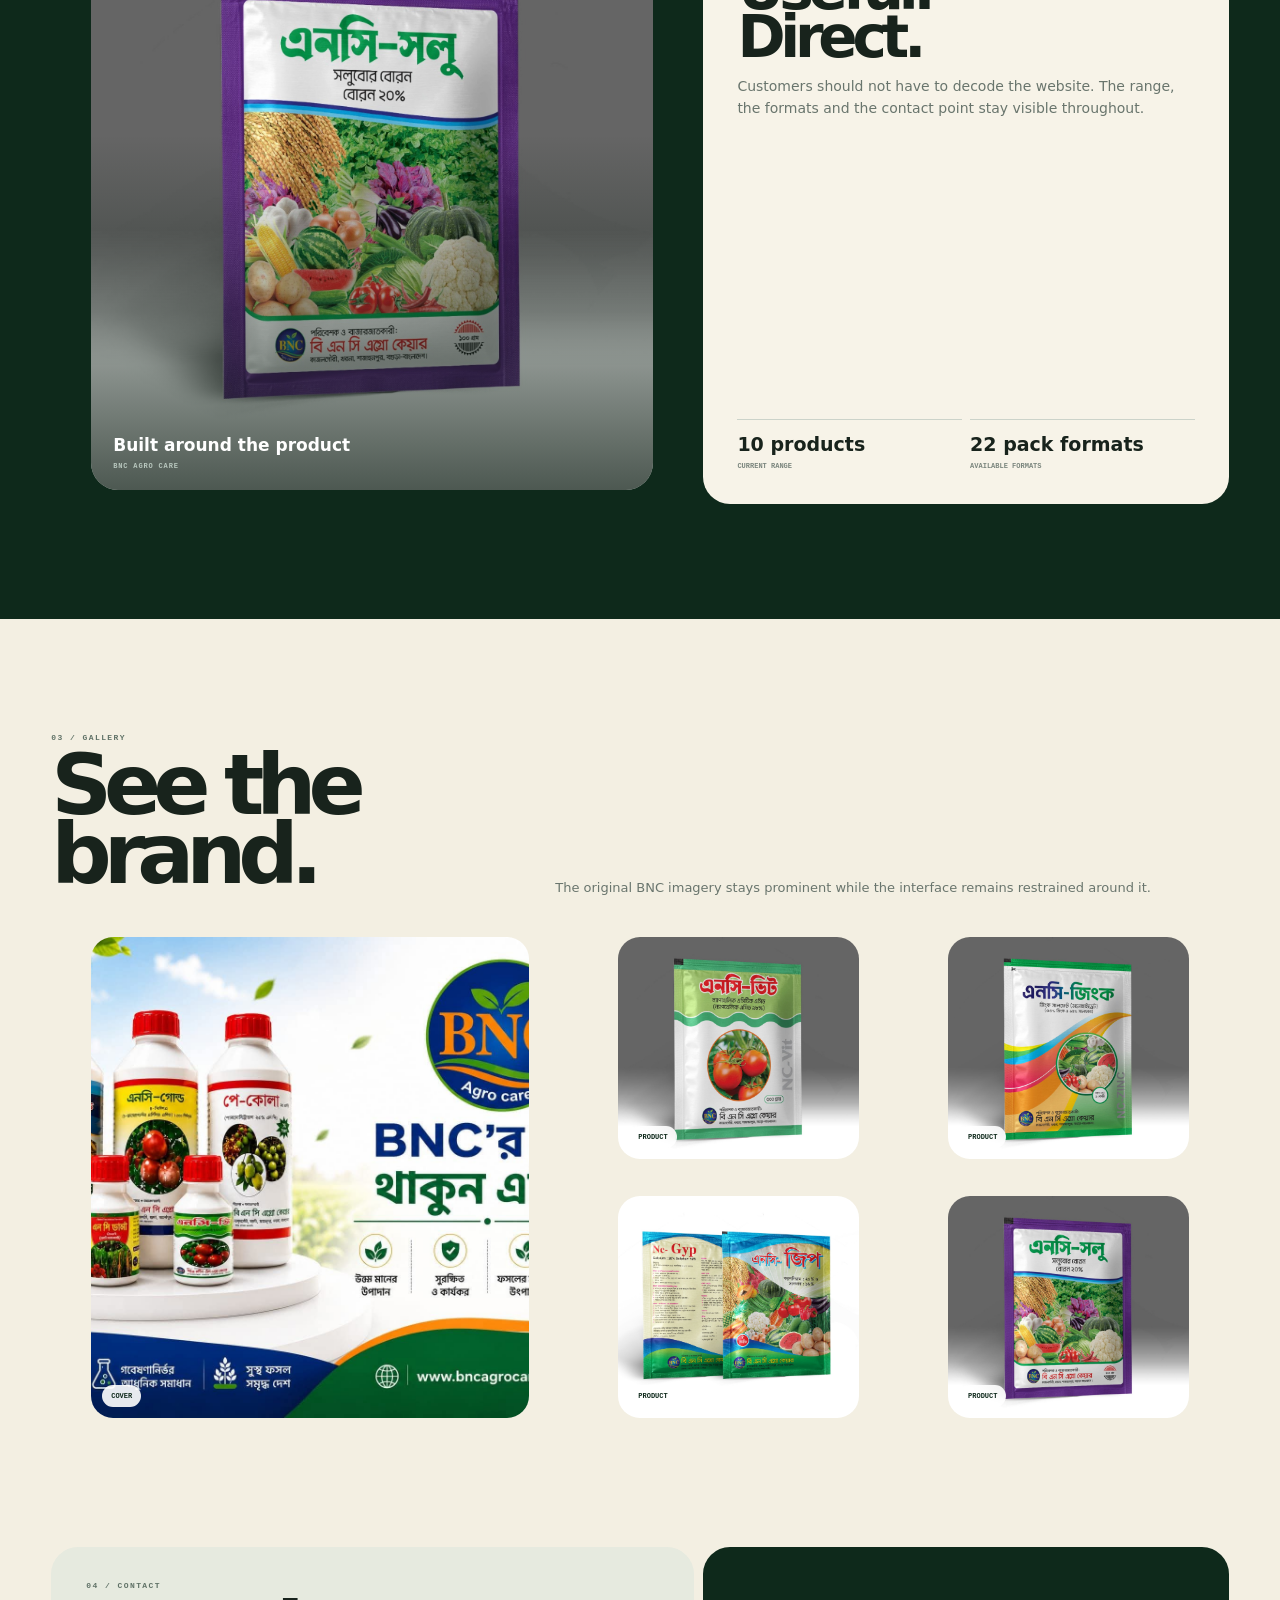
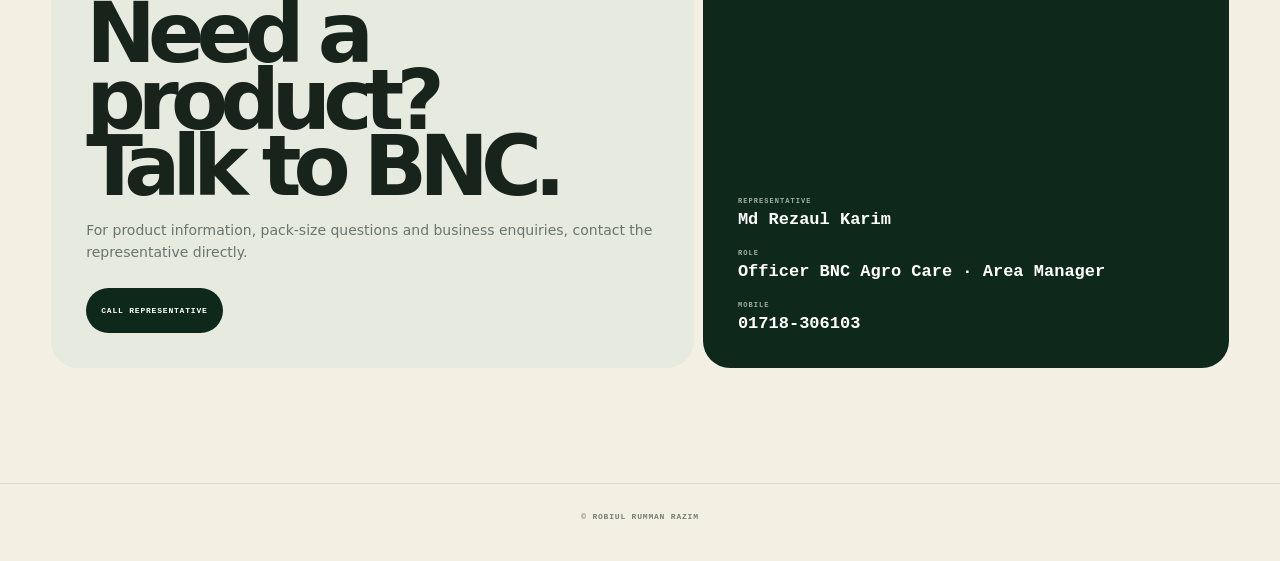
==== commit e2a7c7d2: "Fix product catalogue rendering target" ====
--- a/index.html
+++ b/index.html
@@ -1,4 +1,8 @@
 <!doctype html>
+<!--
+  What this does:
+  This is the website's main entry page for the BNC Agrocare project; its HTML gives the page structure and the linked assets add the appearance and behavior.
+-->
 <html lang="en">
 <head>
 <meta charset="utf-8">
@@ -78,7 +82,7 @@
   <div class="shell">
     <div class="sectionHead reveal"><div><div class="eyebrow">01 / Product range</div><h2 class="title">Know what<br>you need.</h2></div><p class="lead">Search by product name or pack size. The catalogue stays deliberately simple so the information is easy to scan at a counter, on a phone or in front of a customer.</p></div>
     <div class="catalogTop reveal" style="--delay:1"><input class="search" id="search" type="search" autocomplete="off" placeholder="Search product or pack size…"><span class="count" id="catalogCount">Loading…</span></div>
-    <div class="products" id="products" aria-live="polite"></div>
+    <div class="products" id="productGrid" aria-live="polite"></div>
   </div>
 </section>
 
@@ -122,7 +126,7 @@
 (()=>{
   const data=Array.isArray(window.BNC_PRODUCTS)?window.BNC_PRODUCTS:[];
   const $=s=>document.querySelector(s);
-  const grid=$("#products"),search=$("#search"),count=$("#catalogCount");
+  const grid=$("#productGrid"),search=$("#search"),count=$("#catalogCount");
   const totalPacks=data.reduce((n,p)=>n+(Array.isArray(p.packs)?p.packs.length:0),0);
   $("#heroProducts").textContent=data.length;$("#heroPacks").textContent=totalPacks;
   $("#infoProducts").textContent=data.length+" products";$("#infoPacks").textContent=totalPacks+" pack formats";
